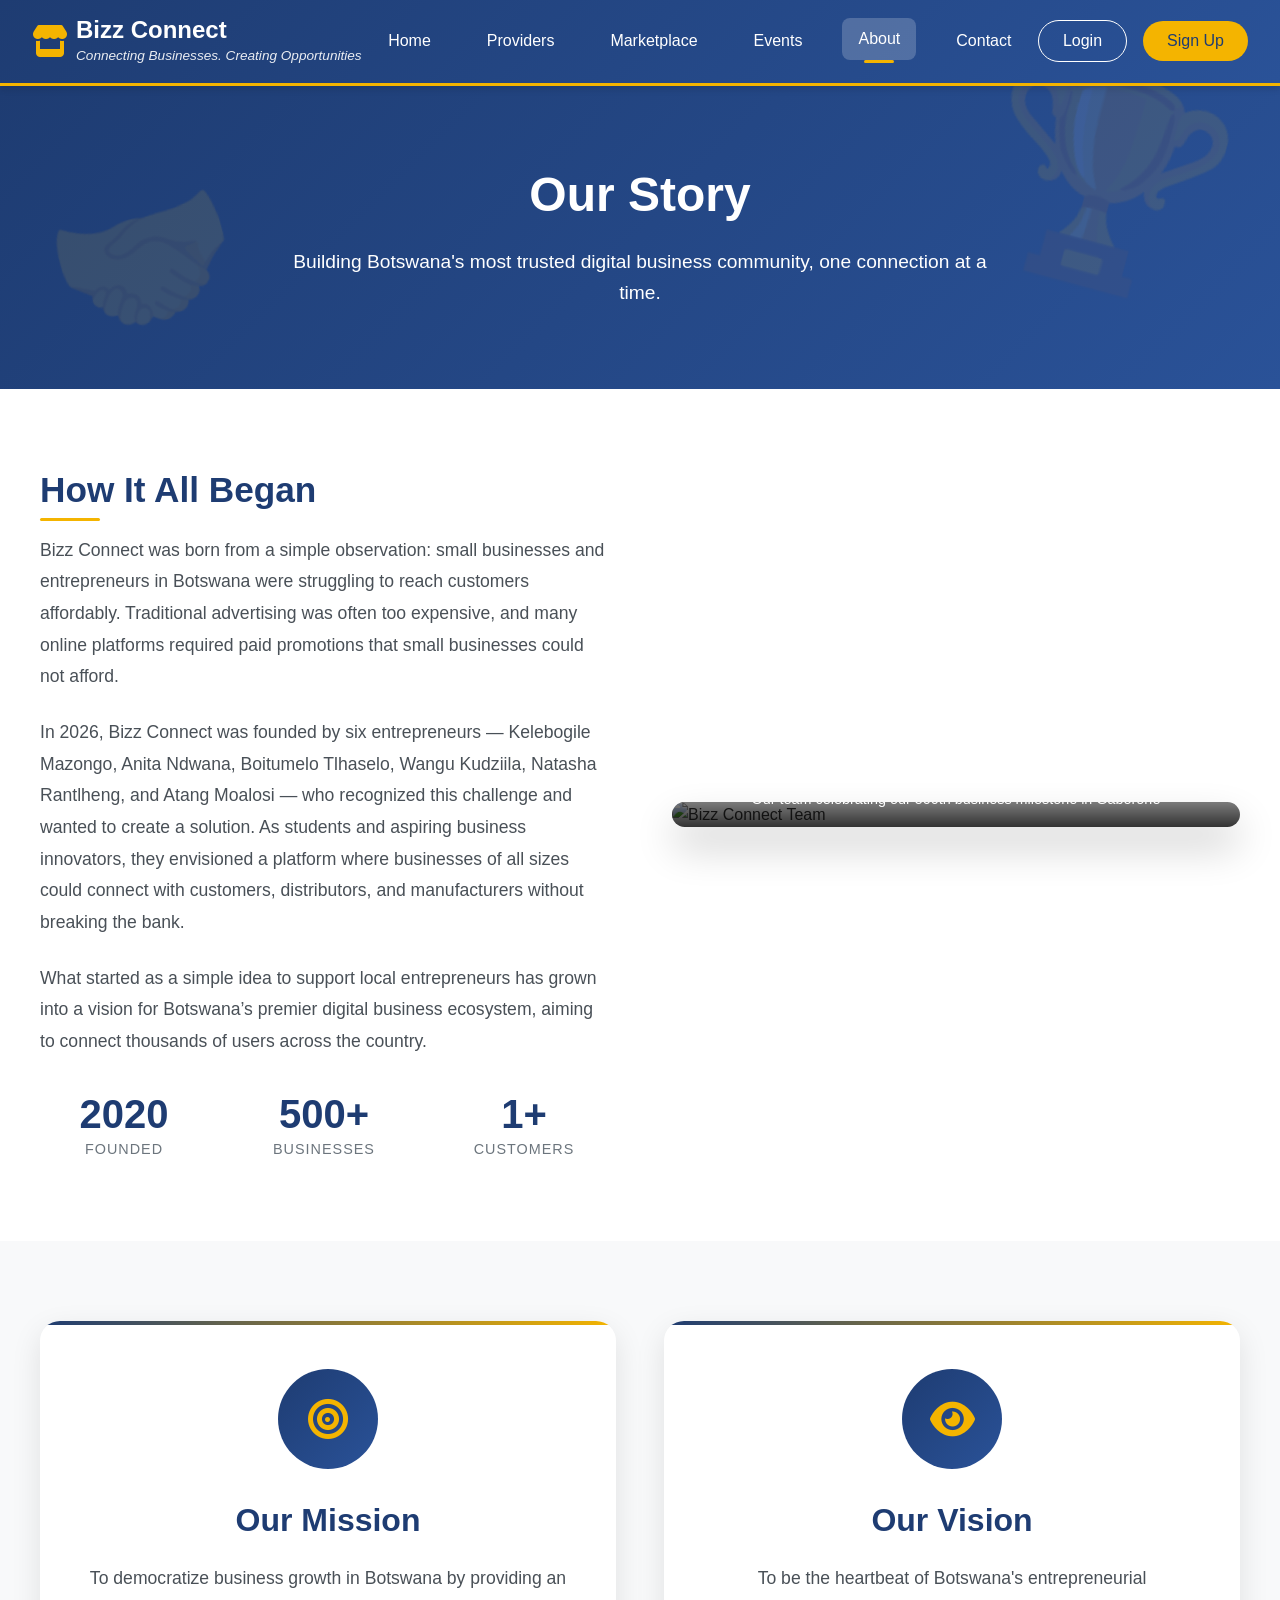
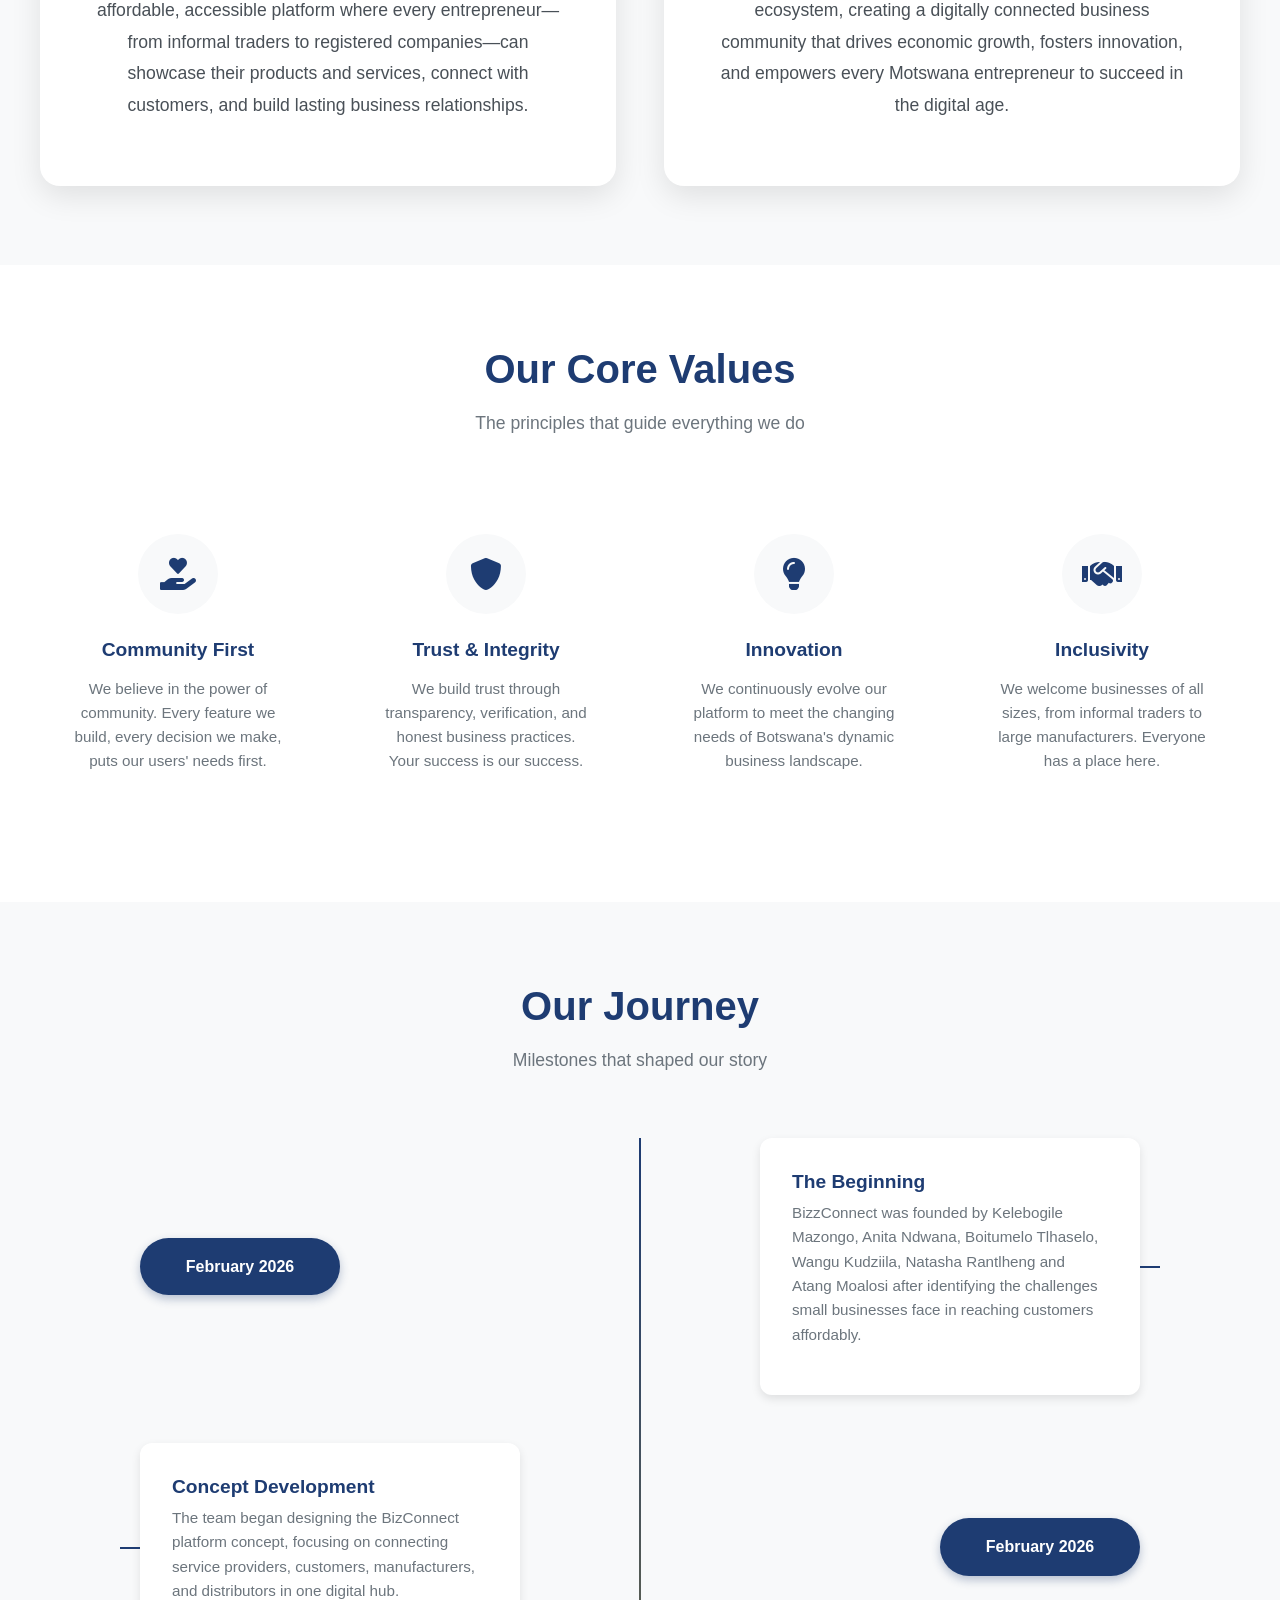
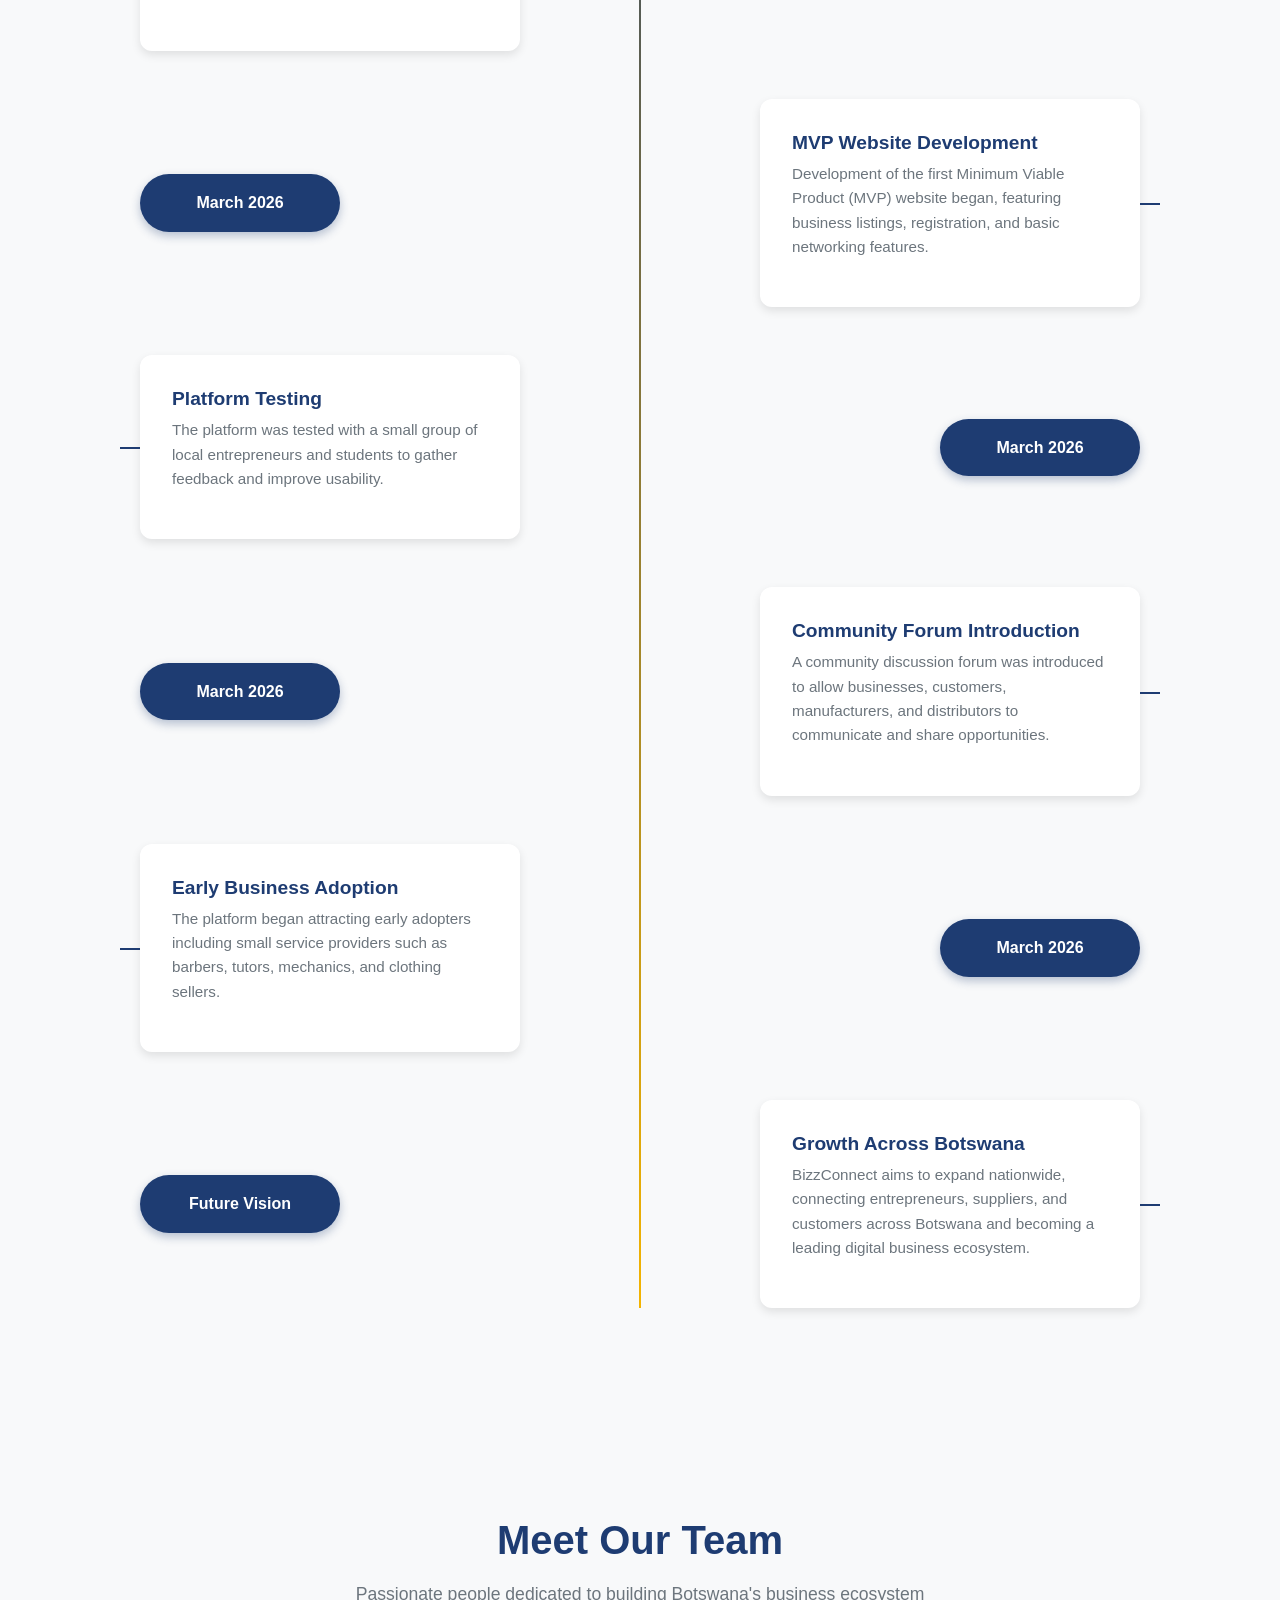
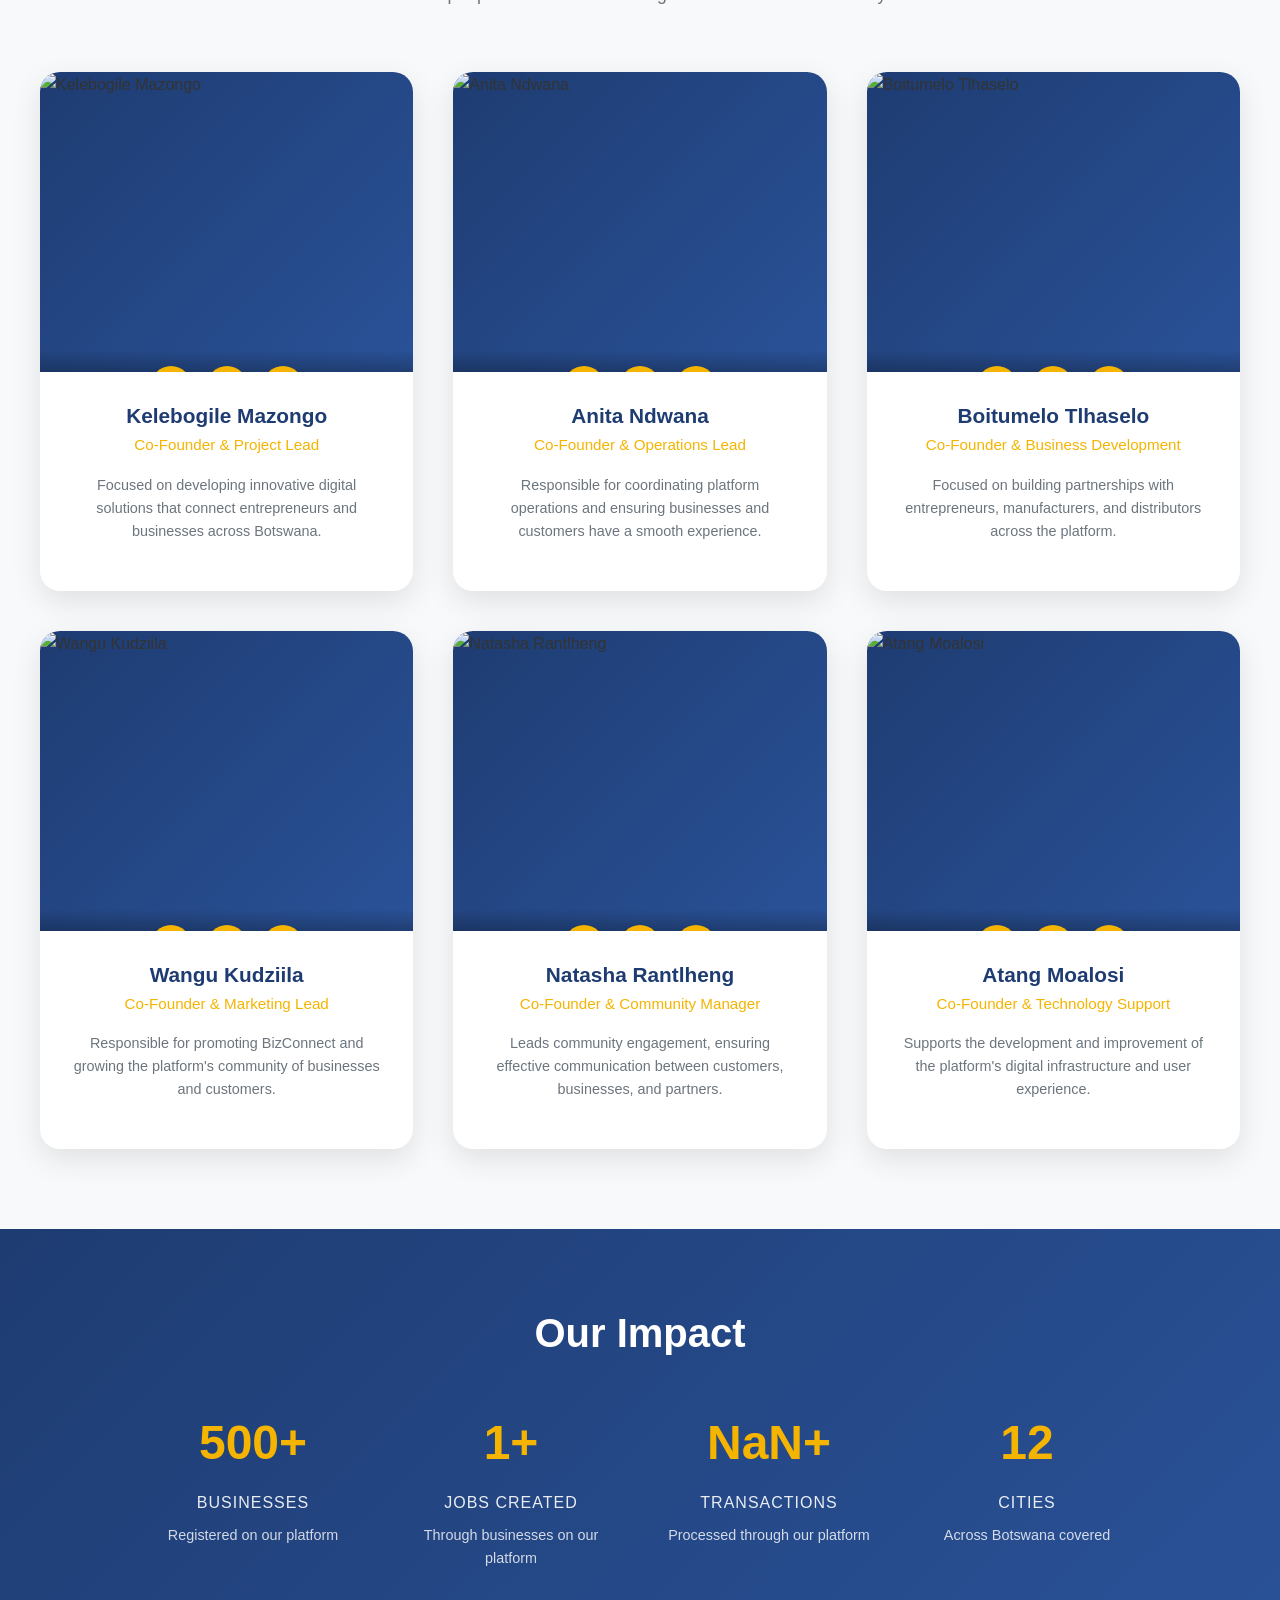
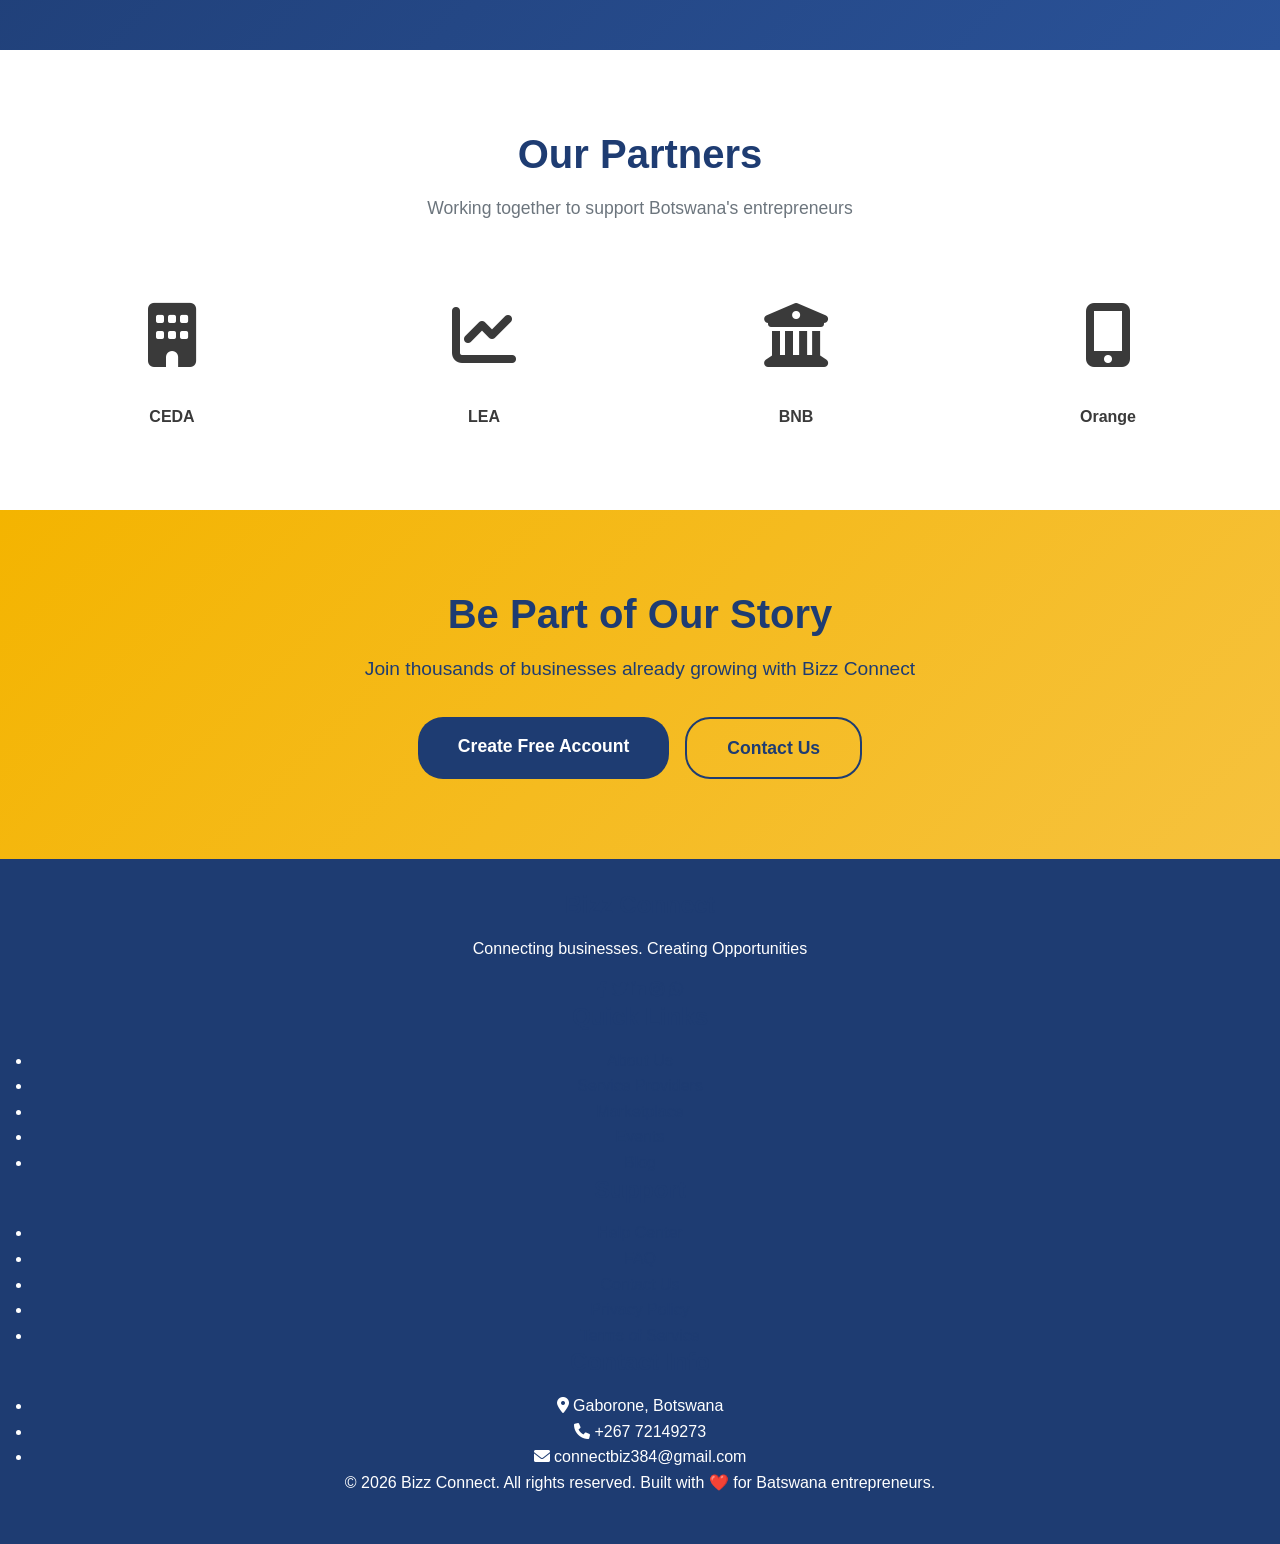
==== about.html @ bd122b41 "Update contact information in footer section" ====
<!DOCTYPE html>
<html lang="en">
<head>
    <meta charset="UTF-8">
    <meta name="viewport" content="width=device-width, initial-scale=1.0">
    <title>About Us - Bizz Connect</title>
    
    <!-- Meta Tags for SEO -->
    <meta name="description" content="Learn about Bizz Connect - our mission, vision, and team. We're dedicated to connecting businesses and customers across Botswana to foster economic growth.">
    <meta name="keywords" content="about us, our mission, our team, Botswana business, company story">
    <meta property="og:title" content="About Us - Bizz Connect">
    <meta property="og:description" content="Discover the story behind Botswana's fastest growing business community.">
    
    <!-- Stylesheets -->
    <link rel="stylesheet" href="css/styles.css">
    
    <!-- Font Awesome Icons -->
    <link rel="stylesheet" href="https://cdnjs.cloudflare.com/ajax/libs/font-awesome/6.0.0/css/all.min.css">
    
    <!-- Google Fonts -->
    <link href="https://fonts.googleapis.com/css2?family=Inter:wght@400;500;600;700&display=swap" rel="stylesheet">
    
    <!-- AOS Animation Library -->
    <link href="https://unpkg.com/aos@2.3.1/dist/aos.css" rel="stylesheet">
    
    <!-- Custom styles for about page -->
    <style>
        /* Hero Section */
        .about-hero {
            background: linear-gradient(135deg, #1e3c72 0%, #2a5298 100%);
            color: white;
            padding: 5rem 2rem;
            text-align: center;
            position: relative;
            overflow: hidden;
        }
        
        .about-hero::before {
            content: '🏆';
            position: absolute;
            right: 50px;
            bottom: 50px;
            font-size: 200px;
            opacity: 0.1;
            transform: rotate(15deg);
        }
        
        .about-hero::after {
            content: '🤝';
            position: absolute;
            left: 50px;
            top: 50px;
            font-size: 150px;
            opacity: 0.1;
            transform: rotate(-15deg);
        }
        
        .about-hero h1 {
            font-size: 3rem;
            margin-bottom: 1.5rem;
            color: white;
            position: relative;
            animation: fadeInDown 1s ease;
        }
        
        .about-hero p {
            font-size: 1.2rem;
            opacity: 0.95;
            max-width: 700px;
            margin: 0 auto;
            position: relative;
            animation: fadeInUp 1s ease 0.2s both;
        }
        
        @keyframes fadeInDown {
            from {
                opacity: 0;
                transform: translateY(-30px);
            }
            to {
                opacity: 1;
                transform: translateY(0);
            }
        }
        
        @keyframes fadeInUp {
            from {
                opacity: 0;
                transform: translateY(30px);
            }
            to {
                opacity: 1;
                transform: translateY(0);
            }
        }
        
        /* Story Section */
        .story-section {
            padding: 5rem 2rem;
            background: white;
        }
        
        .story-container {
            max-width: 1200px;
            margin: 0 auto;
            display: grid;
            grid-template-columns: 1fr 1fr;
            gap: 4rem;
            align-items: center;
        }
        
        .story-content h2 {
            color: #1e3c72;
            font-size: 2.2rem;
            margin-bottom: 1.5rem;
            position: relative;
        }
        
        .story-content h2::after {
            content: '';
            position: absolute;
            bottom: -10px;
            left: 0;
            width: 60px;
            height: 3px;
            background: #f4b400;
            border-radius: 2px;
        }
        
        .story-content p {
            color: #495057;
            line-height: 1.8;
            margin-bottom: 1.5rem;
            font-size: 1.1rem;
        }
        
        .story-stats {
            display: grid;
            grid-template-columns: repeat(3, 1fr);
            gap: 2rem;
            margin-top: 2rem;
        }
        
        .story-stat {
            text-align: center;
        }
        
        .story-stat .number {
            font-size: 2.5rem;
            font-weight: 700;
            color: #1e3c72;
            line-height: 1.2;
        }
        
        .story-stat .label {
            color: #6c757d;
            font-size: 0.9rem;
            text-transform: uppercase;
            letter-spacing: 1px;
        }
        
        .story-image {
            position: relative;
            border-radius: 20px;
            overflow: hidden;
            box-shadow: 0 20px 40px rgba(0,0,0,0.2);
        }
        
        .story-image img {
            width: 100%;
            height: auto;
            display: block;
            transition: transform 0.5s ease;
        }
        
        .story-image:hover img {
            transform: scale(1.05);
        }
        
        .story-image-caption {
            position: absolute;
            bottom: 0;
            left: 0;
            right: 0;
            background: linear-gradient(to top, rgba(0,0,0,0.8), transparent);
            color: white;
            padding: 2rem 1rem 1rem;
            text-align: center;
            font-size: 0.9rem;
        }
        
        /* Mission Vision Section */
        .mission-vision {
            padding: 5rem 2rem;
            background: #f8f9fa;
        }
        
        .mv-container {
            max-width: 1200px;
            margin: 0 auto;
            display: grid;
            grid-template-columns: repeat(2, 1fr);
            gap: 3rem;
        }
        
        .mv-card {
            background: white;
            padding: 3rem;
            border-radius: 20px;
            box-shadow: 0 10px 30px rgba(0,0,0,0.1);
            text-align: center;
            transition: all 0.3s ease;
            position: relative;
            overflow: hidden;
        }
        
        .mv-card:hover {
            transform: translateY(-10px);
            box-shadow: 0 20px 40px rgba(30,60,114,0.2);
        }
        
        .mv-card::before {
            content: '';
            position: absolute;
            top: 0;
            left: 0;
            right: 0;
            height: 4px;
            background: linear-gradient(90deg, #1e3c72, #f4b400);
        }
        
        .mv-icon {
            width: 100px;
            height: 100px;
            background: linear-gradient(135deg, #1e3c72, #2a5298);
            border-radius: 50%;
            display: flex;
            align-items: center;
            justify-content: center;
            margin: 0 auto 2rem;
            color: #f4b400;
            font-size: 2.5rem;
        }
        
        .mv-card h3 {
            color: #1e3c72;
            font-size: 2rem;
            margin-bottom: 1.5rem;
        }
        
        .mv-card p {
            color: #495057;
            line-height: 1.8;
            font-size: 1.1rem;
        }
        
        /* Values Section */
        .values-section {
            padding: 5rem 2rem;
            background: white;
        }
        
        .section-title {
            text-align: center;
            margin-bottom: 4rem;
        }
        
        .section-title h2 {
            color: #1e3c72;
            font-size: 2.5rem;
            margin-bottom: 1rem;
        }
        
        .section-title p {
            color: #6c757d;
            font-size: 1.1rem;
            max-width: 600px;
            margin: 0 auto;
        }
        
        .values-grid {
            max-width: 1200px;
            margin: 0 auto;
            display: grid;
            grid-template-columns: repeat(4, 1fr);
            gap: 2rem;
        }
        
        .value-card {
            text-align: center;
            padding: 2rem;
            border-radius: 12px;
            transition: all 0.3s ease;
        }
        
        .value-card:hover {
            background: #f8f9fa;
            transform: translateY(-5px);
        }
        
        .value-icon {
            width: 80px;
            height: 80px;
            background: #f8f9fa;
            border-radius: 50%;
            display: flex;
            align-items: center;
            justify-content: center;
            margin: 0 auto 1.5rem;
            color: #1e3c72;
            font-size: 2rem;
            transition: all 0.3s ease;
        }
        
        .value-card:hover .value-icon {
            background: #1e3c72;
            color: #f4b400;
        }
        
        .value-card h4 {
            color: #1e3c72;
            margin-bottom: 1rem;
            font-size: 1.2rem;
        }
        
        .value-card p {
            color: #6c757d;
            line-height: 1.6;
            font-size: 0.95rem;
        }
        
        /* Team Section */
        .team-section {
            padding: 5rem 2rem;
            background: #f8f9fa;
        }
        
        .team-grid {
            max-width: 1200px;
            margin: 0 auto;
            display: grid;
            grid-template-columns: repeat(3, 1fr);
            gap: 2.5rem;
        }
        
        .team-card {
            background: white;
            border-radius: 20px;
            overflow: hidden;
            box-shadow: 0 10px 30px rgba(0,0,0,0.1);
            transition: all 0.3s ease;
        }
        
        .team-card:hover {
            transform: translateY(-10px);
            box-shadow: 0 20px 40px rgba(30,60,114,0.2);
        }
        
        .team-image {
            height: 300px;
            background: linear-gradient(135deg, #1e3c72, #2a5298);
            position: relative;
            overflow: hidden;
        }
        
        .team-image img {
            width: 100%;
            height: 100%;
            object-fit: cover;
            transition: transform 0.5s ease;
        }
        
        .team-card:hover .team-image img {
            transform: scale(1.1);
        }
        
        .team-social {
            position: absolute;
            bottom: -50px;
            left: 0;
            right: 0;
            display: flex;
            justify-content: center;
            gap: 1rem;
            padding: 1rem;
            background: linear-gradient(to top, rgba(0,0,0,0.8), transparent);
            transition: bottom 0.3s ease;
        }
        
        .team-card:hover .team-social {
            bottom: 0;
        }
        
        .team-social a {
            width: 40px;
            height: 40px;
            background: #f4b400;
            border-radius: 50%;
            display: flex;
            align-items: center;
            justify-content: center;
            color: #1e3c72;
            text-decoration: none;
            transition: all 0.3s ease;
        }
        
        .team-social a:hover {
            background: white;
            transform: scale(1.1);
        }
        
        .team-info {
            padding: 2rem;
            text-align: center;
        }
        
        .team-info h3 {
            color: #1e3c72;
            margin-bottom: 0.25rem;
            font-size: 1.3rem;
        }
        
        .team-info .position {
            color: #f4b400;
            font-weight: 500;
            margin-bottom: 1rem;
            font-size: 0.95rem;
        }
        
        .team-info p {
            color: #6c757d;
            font-size: 0.9rem;
            line-height: 1.6;
        }
        
        /* Impact Section */
        .impact-section {
            padding: 5rem 2rem;
            background: linear-gradient(135deg, #1e3c72 0%, #2a5298 100%);
            color: white;
            text-align: center;
        }
        
        .impact-section h2 {
            color: white;
            font-size: 2.5rem;
            margin-bottom: 3rem;
        }
        
        .impact-grid {
            max-width: 1000px;
            margin: 0 auto;
            display: grid;
            grid-template-columns: repeat(4, 1fr);
            gap: 2rem;
        }
        
        .impact-item {
            text-align: center;
        }
        
        .impact-number {
            font-size: 3rem;
            font-weight: 700;
            color: #f4b400;
            margin-bottom: 0.5rem;
        }
        
        .impact-label {
            font-size: 1rem;
            opacity: 0.9;
            text-transform: uppercase;
            letter-spacing: 1px;
        }
        
        .impact-description {
            font-size: 0.9rem;
            opacity: 0.8;
            margin-top: 0.5rem;
        }
        
        /* Partners Section */
        .partners-section {
            padding: 5rem 2rem;
            background: white;
        }
        
        .partners-grid {
            max-width: 1200px;
            margin: 3rem auto 0;
            display: grid;
            grid-template-columns: repeat(4, 1fr);
            gap: 3rem;
            align-items: center;
        }
        
        .partner-logo {
            text-align: center;
            filter: grayscale(100%);
            opacity: 0.6;
            transition: all 0.3s ease;
        }
        
        .partner-logo:hover {
            filter: grayscale(0%);
            opacity: 1;
            transform: scale(1.1);
        }
        
        .partner-icon {
            font-size: 4rem;
            color: #1e3c72;
            margin-bottom: 1rem;
        }
        
        .partner-name {
            font-weight: 600;
            color: #1e3c72;
        }
        
        /* Timeline Section */
        .timeline-section {
            padding: 5rem 2rem;
            background: #f8f9fa;
        }
        
        .timeline {
            max-width: 1000px;
            margin: 3rem auto 0;
            position: relative;
        }
        
        .timeline::before {
            content: '';
            position: absolute;
            top: 0;
            left: 50%;
            transform: translateX(-50%);
            width: 2px;
            height: 100%;
            background: linear-gradient(to bottom, #1e3c72, #f4b400);
        }
        
        .timeline-item {
            display: flex;
            justify-content: space-between;
            align-items: center;
            margin-bottom: 3rem;
            position: relative;
        }
        
        .timeline-item:nth-child(even) {
            flex-direction: row-reverse;
        }
        
        .timeline-date {
            width: 200px;
            padding: 1rem;
            background: #1e3c72;
            color: white;
            text-align: center;
            border-radius: 30px;
            font-weight: 600;
            box-shadow: 0 4px 10px rgba(30,60,114,0.3);
        }
        
        .timeline-content {
            width: calc(50% - 120px);
            padding: 2rem;
            background: white;
            border-radius: 12px;
            box-shadow: 0 4px 10px rgba(0,0,0,0.1);
            position: relative;
        }
        
        .timeline-content::before {
            content: '';
            position: absolute;
            top: 50%;
            width: 20px;
            height: 2px;
            background: #1e3c72;
        }
        
        .timeline-item:nth-child(odd) .timeline-content::before {
            right: -20px;
        }
        
        .timeline-item:nth-child(even) .timeline-content::before {
            left: -20px;
        }
        
        .timeline-content h4 {
            color: #1e3c72;
            margin-bottom: 0.5rem;
            font-size: 1.2rem;
        }
        
        .timeline-content p {
            color: #6c757d;
            line-height: 1.6;
            font-size: 0.95rem;
        }
        
        /* CTA Section */
        .cta-section {
            padding: 5rem 2rem;
            background: linear-gradient(135deg, #f4b400, #f6c23e);
            text-align: center;
        }
        
        .cta-section h2 {
            color: #1e3c72;
            font-size: 2.5rem;
            margin-bottom: 1rem;
        }
        
        .cta-section p {
            color: #1e3c72;
            font-size: 1.2rem;
            margin-bottom: 2rem;
            opacity: 0.9;
        }
        
        .cta-buttons {
            display: flex;
            gap: 1rem;
            justify-content: center;
            flex-wrap: wrap;
        }
        
        .cta-buttons .btn {
            padding: 1rem 2.5rem;
            font-size: 1.1rem;
            font-weight: 600;
        }
        
        .cta-buttons .btn-primary {
            background: #1e3c72;
            color: white;
        }
        
        .cta-buttons .btn-primary:hover {
            background: #2a5298;
        }
        
        .cta-buttons .btn-outline {
            border: 2px solid #1e3c72;
            color: #1e3c72;
        }
        
        .cta-buttons .btn-outline:hover {
            background: #1e3c72;
            color: white;
        }
        
        /* Responsive */
        @media (max-width: 992px) {
            .story-container {
                grid-template-columns: 1fr;
                gap: 2rem;
            }
            
            .story-content h2::after {
                left: 50%;
                transform: translateX(-50%);
            }
            
            .story-content {
                text-align: center;
            }
            
            .values-grid {
                grid-template-columns: repeat(2, 1fr);
            }
            
            .team-grid {
                grid-template-columns: repeat(2, 1fr);
            }
            
            .impact-grid {
                grid-template-columns: repeat(2, 1fr);
            }
            
            .partners-grid {
                grid-template-columns: repeat(2, 1fr);
            }
            
            .timeline::before {
                left: 30px;
            }
            
            .timeline-item,
            .timeline-item:nth-child(even) {
                flex-direction: column;
                align-items: flex-start;
                margin-left: 60px;
            }
            
            .timeline-date {
                width: auto;
                margin-bottom: 1rem;
            }
            
            .timeline-content {
                width: 100%;
            }
            
            .timeline-content::before {
                display: none;
            }
        }
        
        @media (max-width: 768px) {
            .about-hero h1 {
                font-size: 2.2rem;
            }
            
            .mission-vision .mv-container {
                grid-template-columns: 1fr;
            }
            
            .values-grid {
                grid-template-columns: 1fr;
            }
            
            .team-grid {
                grid-template-columns: 1fr;
            }
            
            .impact-grid {
                grid-template-columns: 1fr;
            }
            
            .partners-grid {
                grid-template-columns: 1fr;
            }
            
            .story-stats {
                grid-template-columns: 1fr;
                gap: 1rem;
            }
        }
    </style>
</head>
<body>
    <!-- Navigation Bar -->
    <nav class="navbar">
        <div class="logo">
            <i class="fas fa-store"></i>
            <div>
                <h1>Bizz Connect</h1>
                <span>Connecting Businesses. Creating Opportunities</span>
            </div>
        </div>
        <div class="nav-links">
            <a href="index.html">Home</a>
            <a href="providers.html">Providers</a>
            <a href="marketplace.html">Marketplace</a>
            <a href="events.html">Events</a>
            <a href="about.html" class="active">About</a>
            <a href="contact.html">Contact</a>
        </div>
        <div class="user-menu" id="userMenu">
            <a href="login.html" class="btn btn-outline" style="color: white; border-color: white;">Login</a>
            <a href="register.html" class="btn btn-primary" style="background: #f4b400; color: #1e3c72;">Sign Up</a>
        </div>
    </nav>

    <!-- Hero Section -->
    <section class="about-hero">
        <h1 data-aos="fade-down">Our Story</h1>
        <p data-aos="fade-up">Building Botswana's most trusted digital business community, one connection at a time.</p>
    </section>

    <!-- Story Section -->
    <section class="story-section">
        <div class="story-container">
            <div class="story-content" data-aos="fade-right">
                <h2>How It All Began</h2>
                <p>Bizz Connect was born from a simple observation: small businesses and entrepreneurs in Botswana were struggling to reach customers affordably. Traditional advertising was often too expensive, and many online platforms required paid promotions that small businesses could not afford.</p>

<p>In 2026, Bizz Connect was founded by six entrepreneurs — Kelebogile Mazongo, Anita Ndwana, Boitumelo Tlhaselo, Wangu Kudziila, Natasha Rantlheng, and Atang Moalosi — who recognized this challenge and wanted to create a solution. As students and aspiring business innovators, they envisioned a platform where businesses of all sizes could connect with customers, distributors, and manufacturers without breaking the bank.</p>

<p>What started as a simple idea to support local entrepreneurs has grown into a vision for Botswana’s premier digital business ecosystem, aiming to connect thousands of users across the country.</p>
                <div class="story-stats">
                    <div class="story-stat">
                        <div class="number">2020</div>
                        <div class="label">Founded</div>
                    </div>
                    <div class="story-stat">
                        <div class="number">500+</div>
                        <div class="label">Businesses</div>
                    </div>
                    <div class="story-stat">
                        <div class="number">1k+</div>
                        <div class="label">Customers</div>
                    </div>
                </div>
            </div>
            
            <div class="story-image" data-aos="fade-left">
                <img src="https://images.unsplash.com/photo-1522071820081-009f0129c71c?ixlib=rb-1.2.1&auto=format&fit=crop&w=1350&q=80" alt="Bizz Connect Team">
                <div class="story-image-caption">
                    Our team celebrating our 500th business milestone in Gaborone
                </div>
            </div>
        </div>
    </section>

    <!-- Mission & Vision Section -->
    <section class="mission-vision">
        <div class="mv-container">
            <div class="mv-card" data-aos="flip-left">
                <div class="mv-icon">
                    <i class="fas fa-bullseye"></i>
                </div>
                <h3>Our Mission</h3>
                <p>To democratize business growth in Botswana by providing an affordable, accessible platform where every entrepreneur—from informal traders to registered companies—can showcase their products and services, connect with customers, and build lasting business relationships.</p>
            </div>
            
            <div class="mv-card" data-aos="flip-right">
                <div class="mv-icon">
                    <i class="fas fa-eye"></i>
                </div>
                <h3>Our Vision</h3>
                <p>To be the heartbeat of Botswana's entrepreneurial ecosystem, creating a digitally connected business community that drives economic growth, fosters innovation, and empowers every Motswana entrepreneur to succeed in the digital age.</p>
            </div>
        </div>
    </section>

    <!-- Values Section -->
    <section class="values-section">
        <div class="section-title" data-aos="fade-up">
            <h2>Our Core Values</h2>
            <p>The principles that guide everything we do</p>
        </div>
        
        <div class="values-grid">
            <div class="value-card" data-aos="fade-up" data-aos-delay="100">
                <div class="value-icon">
                    <i class="fas fa-hand-holding-heart"></i>
                </div>
                <h4>Community First</h4>
                <p>We believe in the power of community. Every feature we build, every decision we make, puts our users' needs first.</p>
            </div>
            
            <div class="value-card" data-aos="fade-up" data-aos-delay="200">
                <div class="value-icon">
                    <i class="fas fa-shield-alt"></i>
                </div>
                <h4>Trust & Integrity</h4>
                <p>We build trust through transparency, verification, and honest business practices. Your success is our success.</p>
            </div>
            
            <div class="value-card" data-aos="fade-up" data-aos-delay="300">
                <div class="value-icon">
                    <i class="fas fa-lightbulb"></i>
                </div>
                <h4>Innovation</h4>
                <p>We continuously evolve our platform to meet the changing needs of Botswana's dynamic business landscape.</p>
            </div>
            
            <div class="value-card" data-aos="fade-up" data-aos-delay="400">
                <div class="value-icon">
                    <i class="fas fa-handshake"></i>
                </div>
                <h4>Inclusivity</h4>
                <p>We welcome businesses of all sizes, from informal traders to large manufacturers. Everyone has a place here.</p>
            </div>
        </div>
    </section>

   <!-- Timeline Section -->
<section class="timeline-section">
    <div class="section-title" data-aos="fade-up">
        <h2>Our Journey</h2>
        <p>Milestones that shaped our story</p>
    </div>
    
    <div class="timeline">
        <div class="timeline-item" data-aos="fade-right">
            <div class="timeline-date">February 2026</div>
            <div class="timeline-content">
                <h4>The Beginning</h4>
                <p>BizzConnect was founded by Kelebogile Mazongo, Anita Ndwana, Boitumelo Tlhaselo, Wangu Kudziila, Natasha Rantlheng and Atang Moalosi after identifying the challenges small businesses face in reaching customers affordably.</p>
            </div>
        </div>
        
        <div class="timeline-item" data-aos="fade-left">
            <div class="timeline-date">February 2026</div>
            <div class="timeline-content">
                <h4>Concept Development</h4>
                <p>The team began designing the BizConnect platform concept, focusing on connecting service providers, customers, manufacturers, and distributors in one digital hub.</p>
            </div>
        </div>
        
        <div class="timeline-item" data-aos="fade-right">
            <div class="timeline-date">March 2026</div>
            <div class="timeline-content">
                <h4>MVP Website Development</h4>
                <p>Development of the first Minimum Viable Product (MVP) website began, featuring business listings, registration, and basic networking features.</p>
            </div>
        </div>
        
        <div class="timeline-item" data-aos="fade-left">
            <div class="timeline-date">March 2026</div>
            <div class="timeline-content">
                <h4>Platform Testing</h4>
                <p>The platform was tested with a small group of local entrepreneurs and students to gather feedback and improve usability.</p>
            </div>
        </div>
        
        <div class="timeline-item" data-aos="fade-right">
            <div class="timeline-date">March 2026</div>
            <div class="timeline-content">
                <h4>Community Forum Introduction</h4>
                <p>A community discussion forum was introduced to allow businesses, customers, manufacturers, and distributors to communicate and share opportunities.</p>
            </div>
        </div>
        
        <div class="timeline-item" data-aos="fade-left">
            <div class="timeline-date">March 2026</div>
            <div class="timeline-content">
                <h4>Early Business Adoption</h4>
                <p>The platform began attracting early adopters including small service providers such as barbers, tutors, mechanics, and clothing sellers.</p>
            </div>
        </div>
        
        <div class="timeline-item" data-aos="fade-right">
            <div class="timeline-date">Future Vision</div>
            <div class="timeline-content">
                <h4>Growth Across Botswana</h4>
                <p>BizzConnect aims to expand nationwide, connecting entrepreneurs, suppliers, and customers across Botswana and becoming a leading digital business ecosystem.</p>
            </div>
        </div>
    </div>
</section>
   <!-- Team Section -->
<section class="team-section">
    <div class="section-title" data-aos="fade-up">
        <h2>Meet Our Team</h2>
        <p>Passionate people dedicated to building Botswana's business ecosystem</p>
    </div>
    
    <div class="team-grid">

        <!-- Team Member 1 -->
        <div class="team-card" data-aos="fade-up" data-aos-delay="100">
            <div class="team-image">
                <img src="https://images.unsplash.com/photo-1573497019940-1c28c88b4f3e?ixlib=rb-1.2.1&auto=format&fit=crop&w=634&q=80" alt="Kelebogile Mazongo">
                <div class="team-social">
                    <a href="#"><i class="fab fa-linkedin-in"></i></a>
                    <a href="#"><i class="fab fa-twitter"></i></a>
                    <a href="#"><i class="fab fa-facebook-f"></i></a>
                </div>
            </div>
            <div class="team-info">
                <h3>Kelebogile Mazongo</h3>
                <div class="position">Co-Founder & Project Lead</div>
                <p>Focused on developing innovative digital solutions that connect entrepreneurs and businesses across Botswana.</p>
            </div>
        </div>

        <!-- Team Member 2 -->
        <div class="team-card" data-aos="fade-up" data-aos-delay="200">
            <div class="team-image">
                <img src="https://images.unsplash.com/photo-1580894732444-8ecded7900cd?ixlib=rb-1.2.1&auto=format&fit=crop&w=1350&q=80" alt="Anita Ndwana">
                <div class="team-social">
                    <a href="#"><i class="fab fa-linkedin-in"></i></a>
                    <a href="#"><i class="fab fa-twitter"></i></a>
                    <a href="#"><i class="fab fa-facebook-f"></i></a>
                </div>
            </div>
            <div class="team-info">
                <h3>Anita Ndwana</h3>
                <div class="position">Co-Founder & Operations Lead</div>
                <p>Responsible for coordinating platform operations and ensuring businesses and customers have a smooth experience.</p>
            </div>
        </div>

        <!-- Team Member 3 -->
        <div class="team-card" data-aos="fade-up" data-aos-delay="300">
            <div class="team-image">
                <img src="https://images.unsplash.com/photo-1560250097-0b93528c311a?ixlib=rb-1.2.1&auto=format&fit=crop&w=634&q=80" alt="Boitumelo Tlhaselo">
                <div class="team-social">
                    <a href="#"><i class="fab fa-linkedin-in"></i></a>
                    <a href="#"><i class="fab fa-twitter"></i></a>
                    <a href="#"><i class="fab fa-facebook-f"></i></a>
                </div>
            </div>
            <div class="team-info">
                <h3>Boitumelo Tlhaselo</h3>
                <div class="position">Co-Founder & Business Development</div>
                <p>Focused on building partnerships with entrepreneurs, manufacturers, and distributors across the platform.</p>
            </div>
        </div>

        <!-- Team Member 4 -->
        <div class="team-card" data-aos="fade-up" data-aos-delay="400">
            <div class="team-image">
                <img src="https://images.unsplash.com/photo-1524504388940-b1c1722653e1?ixlib=rb-1.2.1&auto=format&fit=crop&w=634&q=80" alt="Wangu Kudziila">
                <div class="team-social">
                    <a href="#"><i class="fab fa-linkedin-in"></i></a>
                    <a href="#"><i class="fab fa-twitter"></i></a>
                    <a href="#"><i class="fab fa-facebook-f"></i></a>
                </div>
            </div>
            <div class="team-info">
                <h3>Wangu Kudziila</h3>
                <div class="position">Co-Founder & Marketing Lead</div>
                <p>Responsible for promoting BizConnect and growing the platform's community of businesses and customers.</p>
            </div>
        </div>

        <!-- Team Member 5 -->
        <div class="team-card" data-aos="fade-up" data-aos-delay="500">
            <div class="team-image">
                <img src="https://images.unsplash.com/photo-1544005313-94ddf0286df2?ixlib=rb-1.2.1&auto=format&fit=crop&w=634&q=80" alt="Natasha Rantlheng">
                <div class="team-social">
                    <a href="#"><i class="fab fa-linkedin-in"></i></a>
                    <a href="#"><i class="fab fa-twitter"></i></a>
                    <a href="#"><i class="fab fa-facebook-f"></i></a>
                </div>
            </div>
            <div class="team-info">
                <h3>Natasha Rantlheng</h3>
                <div class="position">Co-Founder & Community Manager</div>
                <p>Leads community engagement, ensuring effective communication between customers, businesses, and partners.</p>
            </div>
        </div>

        <!-- Team Member 6 -->
        <div class="team-card" data-aos="fade-up" data-aos-delay="600">
            <div class="team-image">
                <img src="https://images.unsplash.com/photo-1500648767791-00dcc994a43e?ixlib=rb-1.2.1&auto=format&fit=crop&w=634&q=80" alt="Atang Moalosi">
                <div class="team-social">
                    <a href="#"><i class="fab fa-linkedin-in"></i></a>
                    <a href="#"><i class="fab fa-twitter"></i></a>
                    <a href="#"><i class="fab fa-facebook-f"></i></a>
                </div>
            </div>
            <div class="team-info">
                <h3>Atang Moalosi</h3>
                <div class="position">Co-Founder & Technology Support</div>
                <p>Supports the development and improvement of the platform's digital infrastructure and user experience.</p>
            </div>
        </div>

    </div>
</section>

    <!-- Impact Section -->
    <section class="impact-section">
        <h2 data-aos="fade-up">Our Impact</h2>
        
        <div class="impact-grid">
            <div class="impact-item" data-aos="zoom-in" data-aos-delay="100">
                <div class="impact-number">500+</div>
                <div class="impact-label">Businesses</div>
                <div class="impact-description">Registered on our platform</div>
            </div>
            
            <div class="impact-item" data-aos="zoom-in" data-aos-delay="200">
                <div class="impact-number">1,200+</div>
                <div class="impact-label">Jobs Created</div>
                <div class="impact-description">Through businesses on our platform</div>
            </div>
            
            <div class="impact-item" data-aos="zoom-in" data-aos-delay="300">
                <div class="impact-number">P5M+</div>
                <div class="impact-label">Transactions</div>
                <div class="impact-description">Processed through our platform</div>
            </div>
            
            <div class="impact-item" data-aos="zoom-in" data-aos-delay="400">
                <div class="impact-number">12</div>
                <div class="impact-label">Cities</div>
                <div class="impact-description">Across Botswana covered</div>
            </div>
        </div>
    </section>

    <!-- Partners Section -->
    <section class="partners-section">
        <div class="section-title" data-aos="fade-up">
            <h2>Our Partners</h2>
            <p>Working together to support Botswana's entrepreneurs</p>
        </div>
        
        <div class="partners-grid">
            <div class="partner-logo" data-aos="fade-up" data-aos-delay="100">
                <div class="partner-icon">
                    <i class="fas fa-building"></i>
                </div>
                <div class="partner-name">CEDA</div>
            </div>
            
            <div class="partner-logo" data-aos="fade-up" data-aos-delay="200">
                <div class="partner-icon">
                    <i class="fas fa-chart-line"></i>
                </div>
                <div class="partner-name">LEA</div>
            </div>
            
            <div class="partner-logo" data-aos="fade-up" data-aos-delay="300">
                <div class="partner-icon">
                    <i class="fas fa-university"></i>
                </div>
                <div class="partner-name">BNB</div>
            </div>
            
            <div class="partner-logo" data-aos="fade-up" data-aos-delay="400">
                <div class="partner-icon">
                    <i class="fas fa-mobile-alt"></i>
                </div>
                <div class="partner-name">Orange</div>
            </div>
        </div>
    </section>

    <!-- CTA Section -->
    <section class="cta-section">
        <h2 data-aos="fade-up">Be Part of Our Story</h2>
        <p data-aos="fade-up">Join thousands of businesses already growing with Bizz Connect</p>
        
        <div class="cta-buttons" data-aos="fade-up" data-aos-delay="200">
            <a href="register.html" class="btn btn-primary">Create Free Account</a>
            <a href="contact.html" class="btn btn-outline">Contact Us</a>
        </div>
    </section>

    <!-- Footer -->
    <footer class="footer">
        <div class="footer-content">
            <div class="footer-section">
                <h4>Bizz Connect</h4>
                <p>Connecting businesses. Creating Opportunities</p>
                <div class="social-links">
                    <a href="#"><i class="fab fa-facebook-f"></i></a>
                    <a href="#"><i class="fab fa-twitter"></i></a>
                    <a href="#"><i class="fab fa-linkedin-in"></i></a>
                    <a href="#"><i class="fab fa-instagram"></i></a>
                    <a href="#"><i class="fab fa-whatsapp"></i></a>
                </div>
            </div>
            
            <div class="footer-section">
                <h4>Quick Links</h4>
                <ul class="footer-links">
                    <li><a href="about.html">About Us</a></li>
                    <li><a href="providers.html">Service Providers</a></li>
                    <li><a href="marketplace.html">Marketplace</a></li>
                    <li><a href="events.html">Events</a></li>
                    <li><a href="blog.html">Blog</a></li>
                </ul>
            </div>
            
            <div class="footer-section">
                <h4>Support</h4>
                <ul class="footer-links">
                    <li><a href="help.html">Help Center</a></li>
                    <li><a href="faq.html">FAQ</a></li>
                    <li><a href="contact.html">Contact Us</a></li>
                    <li><a href="privacy.html">Privacy Policy</a></li>
                    <li><a href="terms.html">Terms of Service</a></li>
                </ul>
            </div>
            
            <div class="footer-section">
                <h4>Contact Info</h4>
                <ul class="footer-links">
                    <li><i class="fas fa-map-marker-alt"></i> Gaborone, Botswana</li>
                    <li><i class="fas fa-phone"></i> +267 72149273</li>
                    <li><i class="fas fa-envelope"></i> connectbiz384@gmail.com</li>
                </ul>
            </div>
        </div>
        
        <div class="footer-bottom">
            <p>&copy; 2026 Bizz Connect. All rights reserved. Built with ❤️ for Batswana entrepreneurs.</p>
        </div>
    </footer>

    <!-- AOS Animation Library -->
    <script src="https://unpkg.com/aos@2.3.1/dist/aos.js"></script>
    
    <!-- JavaScript -->
    <script>
        // Initialize AOS
        AOS.init({
            duration: 1000,
            once: true,
            offset: 100
        });
        
        // Check if user is logged in
        document.addEventListener('DOMContentLoaded', function() {
            const user = localStorage.getItem('bbh_user');
            if (user) {
                const userData = JSON.parse(user);
                const userMenu = document.getElementById('userMenu');
                userMenu.innerHTML = `
                    <span style="color: white;">Welcome, ${userData.firstName || userData.name || 'User'}</span>
                    <a href="dashboard.html" class="btn btn-primary" style="background: #f4b400; color: #1e3c72;">Dashboard</a>
                `;
            }
            
            // Add smooth scrolling to all links
            document.querySelectorAll('a[href^="#"]').forEach(anchor => {
                anchor.addEventListener('click', function (e) {
                    e.preventDefault();
                    const target = document.querySelector(this.getAttribute('href'));
                    if (target) {
                        target.scrollIntoView({
                            behavior: 'smooth',
                            block: 'start'
                        });
                    }
                });
            });
            
            // Animate numbers on scroll
            const impactNumbers = document.querySelectorAll('.impact-number');
            const storyNumbers = document.querySelectorAll('.story-stat .number');
            
            const observer = new IntersectionObserver((entries) => {
                entries.forEach(entry => {
                    if (entry.isIntersecting) {
                        animateNumbers(entry.target);
                    }
                });
            }, { threshold: 0.5 });
            
            impactNumbers.forEach(num => observer.observe(num));
            storyNumbers.forEach(num => observer.observe(num));
        });
        
        // Animate numbers function
        function animateNumbers(element) {
            const value = element.textContent;
            if (value.includes('+')) {
                const num = parseInt(value.replace('+', ''));
                let current = 0;
                const increment = num / 50;
                const timer = setInterval(() => {
                    current += increment;
                    if (current >= num) {
                        element.textContent = num + '+';
                        clearInterval(timer);
                    } else {
                        element.textContent = Math.floor(current) + '+';
                    }
                }, 20);
            }
        }
    </script>
</body>
</html>
---- css/styles.css ----
/* ========================================
   Botswana Business Hub - Main Stylesheet
   Connect · Grow · Succeed
   ======================================== */

/* ----------------------------------------
   CSS Variables & Theme Configuration
   ---------------------------------------- */
:root {
    /* Primary Colors - Botswana Inspired */
    --primary-color: #1e3c72;      /* Deep blue - trust, professionalism */
    --secondary-color: #2a5298;    /* Lighter blue - growth, innovation */
    --accent-color: #f4b400;        /* Gold - Botswana's rich heritage */
    --success-color: #28a745;       /* Green - success, approval */
    --warning-color: #ffc107;        /* Amber - caution, alerts */
    --danger-color: #dc3545;         /* Red - errors, important alerts */
    --info-color: #17a2b8;           /* Teal - information */
    
    /* Neutral Colors */
    --light-bg: #f8f9fa;            /* Very light gray - backgrounds */
    --dark-bg: #343a40;              /* Dark gray - alternate backgrounds */
    --light-text: #ffffff;            /* White text */
    --dark-text: #333333;             /* Dark text for light backgrounds */
    --muted-text: #6c757d;            /* Gray text - less emphasis */
    
    /* UI Elements */
    --border-color: #dee2e6;          /* Light gray borders */
    --shadow-sm: 0 2px 4px rgba(0, 0, 0, 0.1);
    --shadow: 0 4px 6px rgba(0, 0, 0, 0.1);
    --shadow-lg: 0 10px 15px rgba(0, 0, 0, 0.2);
    --shadow-hover: 0 8px 16px rgba(0, 0, 0, 0.15);
    
    /* Transitions */
    --transition-fast: all 0.2s ease;
    --transition: all 0.3s ease;
    --transition-slow: all 0.5s ease;
    
    /* Border Radius */
    --radius-sm: 4px;
    --radius: 8px;
    --radius-lg: 12px;
    --radius-xl: 20px;
    --radius-round: 50%;
    
    /* Spacing */
    --spacing-xs: 0.25rem;
    --spacing-sm: 0.5rem;
    --spacing-md: 1rem;
    --spacing-lg: 1.5rem;
    --spacing-xl: 2rem;
    --spacing-xxl: 3rem;
    
    /* Container Widths */
    --container-max-width: 1200px;
    --container-padding: 1rem;
    
    /* Z-index layers */
    --z-index-dropdown: 1000;
    --z-index-sticky: 1020;
    --z-index-fixed: 1030;
    --z-index-modal-backdrop: 1040;
    --z-index-modal: 1050;
    --z-index-popover: 1060;
    --z-index-tooltip: 1070;
}

/* ----------------------------------------
   Reset & Base Styles
   ---------------------------------------- */
*,
*::before,
*::after {
    margin: 0;
    padding: 0;
    box-sizing: border-box;
}

html {
    font-size: 16px;
    scroll-behavior: smooth;
    -webkit-font-smoothing: antialiased;
    -moz-osx-font-smoothing: grayscale;
}

body {
    font-family: 'Segoe UI', Tahoma, Geneva, Verdana, sans-serif;
    line-height: 1.6;
    color: var(--dark-text);
    background: linear-gradient(135deg, #667eea 0%, #764ba2 100%);
    min-height: 100vh;
}

/* ----------------------------------------
   Typography
   ---------------------------------------- */
h1, h2, h3, h4, h5, h6 {
    font-weight: 600;
    line-height: 1.2;
    margin-bottom: var(--spacing-md);
    color: var(--primary-color);
}

h1 { font-size: 2.5rem; }
h2 { font-size: 2rem; }
h3 { font-size: 1.75rem; }
h4 { font-size: 1.5rem; }
h5 { font-size: 1.25rem; }
h6 { font-size: 1rem; }

p {
    margin-bottom: var(--spacing-md);
}

.text-muted {
    color: var(--muted-text);
}

.text-center { text-align: center; }
.text-left { text-align: left; }
.text-right { text-align: right; }

/* ----------------------------------------
   Links
   ---------------------------------------- */
a {
    color: var(--primary-color);
    text-decoration: none;
    transition: var(--transition-fast);
}

a:hover {
    color: var(--secondary-color);
    text-decoration: none;
}

/* ----------------------------------------
   Container & Layout
   ---------------------------------------- */
.container {
    width: 100%;
    max-width: var(--container-max-width);
    margin: 0 auto;
    padding: 0 var(--container-padding);
}

/* Flexbox Utilities */
.d-flex { display: flex; }
.flex-row { flex-direction: row; }
.flex-column { flex-direction: column; }
.flex-wrap { flex-wrap: wrap; }
.justify-content-start { justify-content: flex-start; }
.justify-content-end { justify-content: flex-end; }
.justify-content-center { justify-content: center; }
.justify-content-between { justify-content: space-between; }
.justify-content-around { justify-content: space-around; }
.align-items-start { align-items: flex-start; }
.align-items-end { align-items: flex-end; }
.align-items-center { align-items: center; }
.align-items-baseline { align-items: baseline; }
.align-items-stretch { align-items: stretch; }

/* Grid System */
.grid {
    display: grid;
    gap: var(--spacing-lg);
}

.grid-2 { grid-template-columns: repeat(2, 1fr); }
.grid-3 { grid-template-columns: repeat(3, 1fr); }
.grid-4 { grid-template-columns: repeat(4, 1fr); }
.grid-auto-fit { grid-template-columns: repeat(auto-fit, minmax(250px, 1fr)); }

/* ----------------------------------------
   Navigation Bar
   ---------------------------------------- */
.navbar {
    background: linear-gradient(135deg, var(--primary-color), var(--secondary-color));
    padding: var(--spacing-md) var(--spacing-xl);
    display: flex;
    justify-content: space-between;
    align-items: center;
    color: var(--light-text);
    border-bottom: 3px solid var(--accent-color);
    position: sticky;
    top: 0;
    z-index: var(--z-index-sticky);
    box-shadow: var(--shadow);
}

.logo {
    display: flex;
    align-items: center;
    gap: var(--spacing-sm);
}

.logo i {
    font-size: 2rem;
    color: var(--accent-color);
}

.logo h1 {
    font-size: 1.5rem;
    font-weight: 600;
    color: var(--light-text);
    margin-bottom: 0;
}

.logo span {
    font-size: 0.85rem;
    opacity: 0.9;
    display: block;
    font-style: italic;
    color: var(--light-text);
}

.nav-links {
    display: flex;
    gap: var(--spacing-lg);
    align-items: center;
}

.nav-links a {
    color: var(--light-text);
    text-decoration: none;
    font-weight: 500;
    transition: var(--transition);
    padding: var(--spacing-sm) var(--spacing-md);
    border-radius: var(--radius);
    position: relative;
}

.nav-links a:hover,
.nav-links a.active {
    background: rgba(255, 255, 255, 0.2);
    transform: translateY(-2px);
}

.nav-links a.active::after {
    content: '';
    position: absolute;
    bottom: -3px;
    left: 50%;
    transform: translateX(-50%);
    width: 30px;
    height: 3px;
    background: var(--accent-color);
    border-radius: var(--radius-sm);
}

.user-menu {
    display: flex;
    align-items: center;
    gap: var(--spacing-md);
    cursor: pointer;
}

.user-avatar {
    width: 40px;
    height: 40px;
    background: var(--accent-color);
    border-radius: var(--radius-round);
    display: flex;
    align-items: center;
    justify-content: center;
    font-weight: bold;
    color: var(--primary-color);
    cursor: pointer;
    transition: var(--transition);
    border: 2px solid transparent;
}

.user-avatar:hover {
    transform: scale(1.1);
    border-color: var(--light-text);
}

.user-avatar.text-avatar {
    font-size: 1.2rem;
}

/* ----------------------------------------
   Sidebar
   ---------------------------------------- */
.sidebar {
    width: 280px;
    background: var(--light-text);
    padding: var(--spacing-xl) var(--spacing-md);
    border-right: 1px solid var(--border-color);
    position: sticky;
    top: 80px;
    height: calc(100vh - 80px);
    overflow-y: auto;
    transition: var(--transition);
}

.sidebar.collapsed {
    width: 80px;
}

.sidebar.collapsed .sidebar-menu a span,
.sidebar.collapsed .user-info h3,
.sidebar.collapsed .user-info p,
.sidebar.collapsed .badge {
    display: none;
}

.user-info {
    text-align: center;
    padding-bottom: var(--spacing-lg);
    border-bottom: 2px solid var(--border-color);
    margin-bottom: var(--spacing-lg);
}

.user-info .user-avatar.large {
    width: 80px;
    height: 80px;
    margin: 0 auto var(--spacing-md);
    font-size: 2rem;
}

.user-info h3 {
    color: var(--primary-color);
    margin: var(--spacing-sm) 0;
    font-size: 1.2rem;
}

.user-info p {
    color: var(--muted-text);
    font-size: 0.9rem;
    margin-bottom: 0;
}

.badge {
    background: var(--accent-color);
    color: var(--primary-color);
    padding: 0.25rem 0.75rem;
    border-radius: 20px;
    font-size: 0.8rem;
    font-weight: bold;
    display: inline-block;
    margin-top: var(--spacing-sm);
}

.sidebar-menu {
    list-style: none;
}

.sidebar-menu li {
    margin-bottom: var(--spacing-sm);
}

.sidebar-menu a {
    display: flex;
    align-items: center;
    gap: var(--spacing-md);
    padding: var(--spacing-md);
    color: var(--dark-text);
    text-decoration: none;
    border-radius: var(--radius);
    transition: var(--transition);
}

.sidebar-menu a:hover,
.sidebar-menu a.active {
    background: linear-gradient(135deg, var(--primary-color), var(--secondary-color));
    color: var(--light-text);
}

.sidebar-menu i {
    width: 20px;
    font-size: 1.1rem;
}

/* ----------------------------------------
   Main Content Area
   ---------------------------------------- */
.main-content {
    display: flex;
    min-height: calc(100vh - 80px);
}

.content-area {
    flex: 1;
    padding: var(--spacing-xl);
    background: #f5f7fa;
    overflow-y: auto;
}

.content-header {
    display: flex;
    justify-content: space-between;
    align-items: center;
    margin-bottom: var(--spacing-xl);
}

.content-header h2 {
    color: var(--primary-color);
    margin-bottom: 0;
}

/* ----------------------------------------
   Buttons
   ---------------------------------------- */
.btn {
    display: inline-block;
    padding: 0.5rem 1.5rem;
    border: none;
    border-radius: 25px;
    cursor: pointer;
    transition: var(--transition);
    font-weight: 500;
    text-decoration: none;
    text-align: center;
    font-size: 1rem;
    line-height: 1.5;
}

.btn-sm {
    padding: 0.25rem 1rem;
    font-size: 0.875rem;
}

.btn-lg {
    padding: 0.75rem 2rem;
    font-size: 1.1rem;
}

.btn-block {
    display: block;
    width: 100%;
}

.btn-primary {
    background: linear-gradient(135deg, var(--primary-color), var(--secondary-color));
    color: var(--light-text);
    border: none;
}

.btn-primary:hover {
    transform: translateY(-2px);
    box-shadow: var(--shadow-hover);
    color: var(--light-text);
}

.btn-secondary {
    background: var(--light-text);
    color: var(--primary-color);
    border: 1px solid var(--primary-color);
}

.btn-secondary:hover {
    background: var(--primary-color);
    color: var(--light-text);
}

.btn-success {
    background: var(--success-color);
    color: var(--light-text);
}

.btn-danger {
    background: var(--danger-color);
    color: var(--light-text);
}

.btn-warning {
    background: var(--warning-color);
    color: var(--dark-text);
}

.btn-outline {
    background: transparent;
    border: 1px solid var(--primary-color);
    color: var(--primary-color);
}

.btn-outline:hover {
    background: var(--primary-color);
    color: var(--light-text);
}

.btn:disabled {
    opacity: 0.6;
    cursor: not-allowed;
}

/* ----------------------------------------
   Cards
   ---------------------------------------- */
.card {
    background: var(--light-text);
    border-radius: var(--radius-lg);
    box-shadow: var(--shadow);
    transition: var(--transition);
    overflow: hidden;
}

.card:hover {
    transform: translateY(-5px);
    box-shadow: var(--shadow-hover);
}

.card-header {
    padding: var(--spacing-lg);
    background: linear-gradient(135deg, var(--primary-color), var(--secondary-color));
    color: var(--light-text);
}

.card-body {
    padding: var(--spacing-lg);
}

.card-footer {
    padding: var(--spacing-lg);
    background: var(--light-bg);
    border-top: 1px solid var(--border-color);
}

/* Stats Card */
.stat-card {
    background: var(--light-text);
    padding: var(--spacing-lg);
    border-radius: var(--radius-lg);
    box-shadow: var(--shadow);
    display: flex;
    align-items: center;
    gap: var(--spacing-md);
    transition: var(--transition);
}

.stat-card:hover {
    transform: translateY(-5px);
    box-shadow: var(--shadow-hover);
}

.stat-icon {
    width: 60px;
    height: 60px;
    background: linear-gradient(135deg, var(--primary-color), var(--secondary-color));
    border-radius: var(--radius-lg);
    display: flex;
    align-items: center;
    justify-content: center;
    color: var(--light-text);
    font-size: 1.5rem;
}

.stat-info h3 {
    font-size: 0.9rem;
    color: var(--muted-text);
    margin-bottom: 0.25rem;
}

.stat-info .number {
    font-size: 1.8rem;
    font-weight: bold;
    color: var(--primary-color);
    line-height: 1.2;
}

/* Provider Card */
.provider-card {
    background: var(--light-text);
    border-radius: var(--radius-lg);
    overflow: hidden;
    box-shadow: var(--shadow);
    transition: var(--transition);
}

.provider-card:hover {
    transform: translateY(-5px);
    box-shadow: var(--shadow-hover);
}

.provider-header {
    background: linear-gradient(135deg, var(--primary-color), var(--secondary-color));
    color: var(--light-text);
    padding: var(--spacing-lg);
    text-align: center;
}

.provider-avatar {
    width: 80px;
    height: 80px;
    background: var(--accent-color);
    border-radius: var(--radius-round);
    margin: 0 auto var(--spacing-md);
    display: flex;
    align-items: center;
    justify-content: center;
    font-size: 2rem;
    font-weight: bold;
    color: var(--primary-color);
    border: 3px solid var(--light-text);
}

.provider-body {
    padding: var(--spacing-lg);
}

.provider-rating {
    color: var(--accent-color);
    margin: var(--spacing-sm) 0;
}

.provider-services {
    display: flex;
    flex-wrap: wrap;
    gap: var(--spacing-sm);
    margin: var(--spacing-md) 0;
}

.service-tag {
    background: var(--light-bg);
    padding: 0.25rem 0.75rem;
    border-radius: 20px;
    font-size: 0.8rem;
    color: var(--primary-color);
}

.provider-footer {
    padding: var(--spacing-md) var(--spacing-lg);
    border-top: 1px solid var(--border-color);
    display: flex;
    justify-content: space-between;
    align-items: center;
}

/* ----------------------------------------
   Forms
   ---------------------------------------- */
.form-group {
    margin-bottom: var(--spacing-lg);
}

.form-group label {
    display: block;
    margin-bottom: var(--spacing-sm);
    color: var(--dark-text);
    font-weight: 500;
}

.form-group input,
.form-group select,
.form-group textarea {
    width: 100%;
    padding: 0.75rem;
    border: 1px solid var(--border-color);
    border-radius: var(--radius);
    font-size: 1rem;
    transition: var(--transition);
    font-family: inherit;
}

.form-group input:focus,
.form-group select:focus,
.form-group textarea:focus {
    border-color: var(--primary-color);
    outline: none;
    box-shadow: 0 0 0 3px rgba(30, 60, 114, 0.1);
}

.form-group input.error,
.form-group select.error,
.form-group textarea.error {
    border-color: var(--danger-color);
}

.form-group .error-message {
    color: var(--danger-color);
    font-size: 0.875rem;
    margin-top: var(--spacing-xs);
}

.form-group .help-text {
    color: var(--muted-text);
    font-size: 0.875rem;
    margin-top: var(--spacing-xs);
}

/* ----------------------------------------
   Search and Filter Bar
   ---------------------------------------- */
.search-bar {
    background: var(--light-text);
    padding: var(--spacing-md);
    border-radius: var(--radius);
    margin-bottom: var(--spacing-lg);
    display: flex;
    gap: var(--spacing-md);
    flex-wrap: wrap;
    box-shadow: var(--shadow);
}

.search-input {
    flex: 1;
    min-width: 200px;
    padding: 0.75rem;
    border: 1px solid var(--border-color);
    border-radius: var(--radius);
    font-size: 1rem;
}

.search-select {
    padding: 0.75rem;
    border: 1px solid var(--border-color);
    border-radius: var(--radius);
    min-width: 150px;
}

/* ----------------------------------------
   Messaging Interface
   ---------------------------------------- */
.messaging-container {
    display: grid;
    grid-template-columns: 350px 1fr;
    gap: var(--spacing-lg);
    background: var(--light-text);
    border-radius: var(--radius-lg);
    overflow: hidden;
    box-shadow: var(--shadow);
    height: 600px;
}

.conversations-list {
    border-right: 1px solid var(--border-color);
    overflow-y: auto;
    background: var(--light-bg);
}

.conversation-header {
    padding: var(--spacing-md);
    background: var(--primary-color);
    color: var(--light-text);
    position: sticky;
    top: 0;
    z-index: 1;
}

.conversation-item {
    display: flex;
    align-items: center;
    gap: var(--spacing-md);
    padding: var(--spacing-md);
    border-bottom: 1px solid var(--border-color);
    cursor: pointer;
    transition: var(--transition);
    background: var(--light-text);
}

.conversation-item:hover,
.conversation-item.active {
    background: var(--light-bg);
}

.conversation-avatar {
    width: 50px;
    height: 50px;
    background: linear-gradient(135deg, var(--accent-color), #ff6b6b);
    border-radius: var(--radius-round);
    display: flex;
    align-items: center;
    justify-content: center;
    color: var(--light-text);
    font-weight: bold;
    font-size: 1.2rem;
    flex-shrink: 0;
}

.conversation-info {
    flex: 1;
    min-width: 0;
}

.conversation-info h4 {
    margin-bottom: 0.25rem;
    color: var(--primary-color);
    font-size: 1rem;
    white-space: nowrap;
    overflow: hidden;
    text-overflow: ellipsis;
}

.conversation-info p {
    font-size: 0.85rem;
    color: var(--muted-text);
    margin-bottom: 0;
    white-space: nowrap;
    overflow: hidden;
    text-overflow: ellipsis;
}

.conversation-meta {
    text-align: right;
    flex-shrink: 0;
}

.conversation-meta small {
    color: var(--muted-text);
    font-size: 0.75rem;
    display: block;
    margin-bottom: 0.25rem;
}

.unread-badge {
    background: var(--accent-color);
    color: var(--primary-color);
    padding: 0.25rem 0.5rem;
    border-radius: 12px;
    font-size: 0.7rem;
    font-weight: bold;
    display: inline-block;
}

.chat-area {
    display: flex;
    flex-direction: column;
    background: var(--light-text);
}

.chat-header {
    padding: var(--spacing-md);
    background: var(--light-bg);
    border-bottom: 1px solid var(--border-color);
    display: flex;
    align-items: center;
    gap: var(--spacing-md);
}

.chat-messages {
    flex: 1;
    padding: var(--spacing-md);
    overflow-y: auto;
    display: flex;
    flex-direction: column;
    gap: var(--spacing-md);
}

.message {
    display: flex;
    align-items: flex-start;
    gap: var(--spacing-sm);
    max-width: 70%;
}

.message.sent {
    align-self: flex-end;
    flex-direction: row-reverse;
}

.message-avatar {
    width: 30px;
    height: 30px;
    background: var(--accent-color);
    border-radius: var(--radius-round);
    display: flex;
    align-items: center;
    justify-content: center;
    color: var(--primary-color);
    font-size: 0.8rem;
    font-weight: bold;
    flex-shrink: 0;
}

.message-content {
    background: var(--light-bg);
    padding: 0.75rem;
    border-radius: var(--radius-lg);
    border-bottom-left-radius: 0;
    word-wrap: break-word;
}

.message.sent .message-content {
    background: var(--primary-color);
    color: var(--light-text);
    border-bottom-left-radius: var(--radius-lg);
    border-bottom-right-radius: 0;
}

.message-time {
    font-size: 0.7rem;
    color: var(--muted-text);
    margin-top: 0.25rem;
}

.chat-input {
    padding: var(--spacing-md);
    background: var(--light-text);
    border-top: 1px solid var(--border-color);
    display: flex;
    gap: var(--spacing-md);
}

.chat-input input {
    flex: 1;
    padding: 0.75rem;
    border: 1px solid var(--border-color);
    border-radius: 25px;
    outline: none;
    transition: var(--transition);
}

.chat-input input:focus {
    border-color: var(--primary-color);
    box-shadow: 0 0 0 2px rgba(30, 60, 114, 0.2);
}

.chat-input button {
    width: 45px;
    height: 45px;
    background: linear-gradient(135deg, var(--primary-color), var(--secondary-color));
    color: var(--light-text);
    border: none;
    border-radius: var(--radius-round);
    cursor: pointer;
    transition: var(--transition);
    display: flex;
    align-items: center;
    justify-content: center;
}

.chat-input button:hover {
    transform: scale(1.1);
}

/* ----------------------------------------
   Modal
   ---------------------------------------- */
.modal {
    display: none;
    position: fixed;
    top: 0;
    left: 0;
    width: 100%;
    height: 100%;
    background: rgba(0, 0, 0, 0.5);
    justify-content: center;
    align-items: center;
    z-index: var(--z-index-modal);
    backdrop-filter: blur(5px);
}

.modal.active {
    display: flex;
}

.modal-content {
    background: var(--light-text);
    padding: var(--spacing-xl);
    border-radius: var(--radius-lg);
    width: 90%;
    max-width: 500px;
    max-height: 90vh;
    overflow-y: auto;
    position: relative;
    box-shadow: var(--shadow-lg);
    animation: modalSlideIn 0.3s ease;
}

@keyframes modalSlideIn {
    from {
        transform: translateY(-50px);
        opacity: 0;
    }
    to {
        transform: translateY(0);
        opacity: 1;
    }
}

.modal-close {
    position: absolute;
    top: var(--spacing-md);
    right: var(--spacing-md);
    font-size: 1.5rem;
    cursor: pointer;
    color: var(--muted-text);
    transition: var(--transition);
    width: 30px;
    height: 30px;
    display: flex;
    align-items: center;
    justify-content: center;
    border-radius: var(--radius-round);
}

.modal-close:hover {
    color: var(--danger-color);
    background: var(--light-bg);
}

.modal-header {
    margin-bottom: var(--spacing-lg);
}

.modal-header h2 {
    color: var(--primary-color);
    margin-bottom: var(--spacing-sm);
}

.modal-body {
    margin-bottom: var(--spacing-lg);
}

.modal-footer {
    display: flex;
    justify-content: flex-end;
    gap: var(--spacing-md);
}

/* ----------------------------------------
   User Type Selector
   ---------------------------------------- */
.user-type-selector {
    display: grid;
    grid-template-columns: repeat(auto-fit, minmax(120px, 1fr));
    gap: var(--spacing-sm);
    margin: var(--spacing-lg) 0;
}

.user-type-option {
    padding: var(--spacing-md);
    border: 1px solid var(--border-color);
    border-radius: var(--radius);
    text-align: center;
    cursor: pointer;
    transition: var(--transition);
    background: var(--light-text);
}

.user-type-option:hover {
    border-color: var(--primary-color);
    background: var(--light-bg);
}

.user-type-option.selected {
    background: var(--primary-color);
    color: var(--light-text);
    border-color: var(--primary-color);
}

.user-type-option i {
    font-size: 1.5rem;
    margin-bottom: var(--spacing-sm);
    display: block;
}

/* ----------------------------------------
   Loading Spinner
   ---------------------------------------- */
.spinner {
    display: inline-block;
    width: 40px;
    height: 40px;
    border: 3px solid var(--border-color);
    border-radius: var(--radius-round);
    border-top-color: var(--primary-color);
    animation: spin 1s linear infinite;
}

@keyframes spin {
    to { transform: rotate(360deg); }
}

.spinner-sm {
    width: 20px;
    height: 20px;
    border-width: 2px;
}

.spinner-lg {
    width: 60px;
    height: 60px;
    border-width: 4px;
}

/* ----------------------------------------
   Alerts & Notifications
   ---------------------------------------- */
.alert {
    padding: var(--spacing-md) var(--spacing-lg);
    border-radius: var(--radius);
    margin-bottom: var(--spacing-lg);
    border-left: 4px solid transparent;
    animation: slideIn 0.3s ease;
}

@keyframes slideIn {
    from {
        transform: translateX(-100%);
        opacity: 0;
    }
    to {
        transform: translateX(0);
        opacity: 1;
    }
}

.alert-success {
    background: #d4edda;
    color: #155724;
    border-left-color: var(--success-color);
}

.alert-danger {
    background: #f8d7da;
    color: #721c24;
    border-left-color: var(--danger-color);
}

.alert-warning {
    background: #fff3cd;
    color: #856404;
    border-left-color: var(--warning-color);
}

.alert-info {
    background: #d1ecf1;
    color: #0c5460;
    border-left-color: var(--info-color);
}

/* ----------------------------------------
   Pagination
   ---------------------------------------- */
.pagination {
    display: flex;
    justify-content: center;
    gap: var(--spacing-xs);
    margin-top: var(--spacing-xl);
}

.page-item {
    list-style: none;
}

.page-link {
    display: block;
    padding: var(--spacing-sm) var(--spacing-md);
    border: 1px solid var(--border-color);
    border-radius: var(--radius);
    color: var(--primary-color);
    transition: var(--transition);
}

.page-link:hover,
.page-item.active .page-link {
    background: var(--primary-color);
    color: var(--light-text);
    border-color: var(--primary-color);
}

/* ----------------------------------------
   Hero Section (Landing Page)
   ---------------------------------------- */
.hero-section {
    background: linear-gradient(135deg, var(--primary-color), var(--secondary-color));
    color: var(--light-text);
    padding: 4rem 2rem;
    text-align: center;
    position: relative;
    overflow: hidden;
}

.hero-section::before {
    content: '';
    position: absolute;
    top: 0;
    left: 0;
    right: 0;
    bottom: 0;
    background: url('data:image/svg+xml,<svg xmlns="http://www.w3.org/2000/svg" viewBox="0 0 100 100" opacity="0.1"><path d="M20 20 L80 20 L50 80 Z" fill="white"/></svg>');
    background-size: 100px 100px;
}

.hero-title {
    font-size: clamp(2rem, 5vw, 3rem);
    margin-bottom: var(--spacing-md);
    color: var(--light-text);
    position: relative;
}

.hero-subtitle {
    font-size: clamp(1rem, 2vw, 1.2rem);
    margin-bottom: var(--spacing-xl);
    opacity: 0.9;
    max-width: 600px;
    margin-left: auto;
    margin-right: auto;
    position: relative;
}

/* ----------------------------------------
   Features Section
   ---------------------------------------- */
.features-grid {
    display: grid;
    grid-template-columns: repeat(auto-fit, minmax(300px, 1fr));
    gap: 2rem;
    padding: 4rem 2rem;
    background: var(--light-text);
}

.feature-card {
    text-align: center;
    padding: 2rem;
    border-radius: var(--radius-lg);
    box-shadow: var(--shadow);
    transition: var(--transition);
    background: var(--light-text);
}

.feature-card:hover {
    transform: translateY(-5px);
    box-shadow: var(--shadow-hover);
}

.feature-icon {
    font-size: 3rem;
    color: var(--accent-color);
    margin-bottom: var(--spacing-md);
}

/* ----------------------------------------
   Footer
   ---------------------------------------- */
.footer {
    background: var(--primary-color);
    color: var(--light-text);
    text-align: center;
    padding: var(--spacing-xl);
    margin-top: auto;
}

/* ----------------------------------------
   Responsive Design
   ---------------------------------------- */
@media (max-width: 1200px) {
    .container {
        max-width: 960px;
    }
}

@media (max-width: 992px) {
    .container {
        max-width: 720px;
    }
    
    .sidebar {
        width: 240px;
    }
    
    .messaging-container {
        grid-template-columns: 280px 1fr;
    }
}

@media (max-width: 768px) {
    html {
        font-size: 14px;
    }
    
    .container {
        max-width: 540px;
    }
    
    .main-content {
        flex-direction: column;
    }
    
    .sidebar {
        width: 100%;
        height: auto;
        position: static;
        border-right: none;
        border-bottom: 1px solid var(--border-color);
        padding: var(--spacing-md);
    }
    
    .navbar {
        flex-direction: column;
        gap: var(--spacing-md);
        text-align: center;
        padding: var(--spacing-md);
    }
    
    .nav-links {
        flex-wrap: wrap;
        justify-content: center;
        gap: var(--spacing-sm);
    }
    
    .messaging-container {
        grid-template-columns: 1fr;
        height: auto;
    }
    
    .conversations-list {
        max-height: 300px;
    }
    
    .stats-grid {
        grid-template-columns: 1fr;
    }
    
    .grid-2,
    .grid-3,
    .grid-4 {
        grid-template-columns: 1fr;
    }
    
    .modal-content {
        width: 95%;
        padding: var(--spacing-lg);
    }
    
    .hero-section {
        padding: 3rem 1rem;
    }
    
    .feature-card {
        padding: 1.5rem;
    }
}

@media (max-width: 480px) {
    .user-type-selector {
        grid-template-columns: 1fr;
    }
    
    .btn {
        width: 100%;
        margin-bottom: var(--spacing-sm);
    }
    
    .provider-footer {
        flex-direction: column;
        gap: var(--spacing-md);
    }
    
    .chat-input {
        flex-wrap: wrap;
    }
    
    .chat-input button {
        width: 100%;
        border-radius: 25px;
    }
}

/* ----------------------------------------
   Print Styles
   ---------------------------------------- */
@media print {
    .navbar,
    .sidebar,
    .footer,
    .btn,
    .chat-input {
        display: none !important;
    }
    
    .content-area {
        padding: 0;
    }
    
    .card {
        break-inside: avoid;
        box-shadow: none;
        border: 1px solid #ddd;
    }
}

/* ----------------------------------------
   Utility Classes
   ---------------------------------------- */
/* Spacing Utilities */
.m-0 { margin: 0; }
.mt-0 { margin-top: 0; }
.mb-0 { margin-bottom: 0; }
.ml-0 { margin-left: 0; }
.mr-0 { margin-right: 0; }

.m-1 { margin: var(--spacing-xs); }
.mt-1 { margin-top: var(--spacing-xs); }
.mb-1 { margin-bottom: var(--spacing-xs); }
.ml-1 { margin-left: var(--spacing-xs); }
.mr-1 { margin-right: var(--spacing-xs); }

.m-2 { margin: var(--spacing-sm); }
.mt-2 { margin-top: var(--spacing-sm); }
.mb-2 { margin-bottom: var(--spacing-sm); }
.ml-2 { margin-left: var(--spacing-sm); }
.mr-2 { margin-right: var(--spacing-sm); }

.m-3 { margin: var(--spacing-md); }
.mt-3 { margin-top: var(--spacing-md); }
.mb-3 { margin-bottom: var(--spacing-md); }
.ml-3 { margin-left: var(--spacing-md); }
.mr-3 { margin-right: var(--spacing-md); }

.m-4 { margin: var(--spacing-lg); }
.mt-4 { margin-top: var(--spacing-lg); }
.mb-4 { margin-bottom: var(--spacing-lg); }
.ml-4 { margin-left: var(--spacing-lg); }
.mr-4 { margin-right: var(--spacing-lg); }

.m-5 { margin: var(--spacing-xl); }
.mt-5 { margin-top: var(--spacing-xl); }
.mb-5 { margin-bottom: var(--spacing-xl); }
.ml-5 { margin-left: var(--spacing-xl); }
.mr-5 { margin-right: var(--spacing-xl); }

/* Padding Utilities */
.p-0 { padding: 0; }
.pt-0 { padding-top: 0; }
.pb-0 { padding-bottom: 0; }
.pl-0 { padding-left: 0; }
.pr-0 { padding-right: 0; }

.p-1 { padding: var(--spacing-xs); }
.pt-1 { padding-top: var(--spacing-xs); }
.pb-1 { padding-bottom: var(--spacing-xs); }
.pl-1 { padding-left: var(--spacing-xs); }
.pr-1 { padding-right: var(--spacing-xs); }

.p-2 { padding: var(--spacing-sm); }
.pt-2 { padding-top: var(--spacing-sm); }
.pb-2 { padding-bottom: var(--spacing-sm); }
.pl-2 { padding-left: var(--spacing-sm); }
.pr-2 { padding-right: var(--spacing-sm); }

.p-3 { padding: var(--spacing-md); }
.pt-3 { padding-top: var(--spacing-md); }
.pb-3 { padding-bottom: var(--spacing-md); }
.pl-3 { padding-left: var(--spacing-md); }
.pr-3 { padding-right: var(--spacing-md); }

.p-4 { padding: var(--spacing-lg); }
.pt-4 { padding-top: var(--spacing-lg); }
.pb-4 { padding-bottom: var(--spacing-lg); }
.pl-4 { padding-left: var(--spacing-lg); }
.pr-4 { padding-right: var(--spacing-lg); }

.p-5 { padding: var(--spacing-xl); }
.pt-5 { padding-top: var(--spacing-xl); }
.pb-5 { padding-bottom: var(--spacing-xl); }
.pl-5 { padding-left: var(--spacing-xl); }
.pr-5 { padding-right: var(--spacing-xl); }

/* Display Utilities */
.d-none { display: none; }
.d-block { display: block; }
.d-inline { display: inline; }
.d-inline-block { display: inline-block; }

/* Visibility */
.visible { visibility: visible; }
.invisible { visibility: hidden; }

/* Position */
.position-relative { position: relative; }
.position-absolute { position: absolute; }
.position-fixed { position: fixed; }
.position-sticky { position: sticky; }

/* Border Radius */
.rounded { border-radius: var(--radius); }
.rounded-lg { border-radius: var(--radius-lg); }
.rounded-circle { border-radius: var(--radius-round); }
.rounded-0 { border-radius: 0; }

/* Shadows */
.shadow-sm { box-shadow: var(--shadow-sm); }
.shadow { box-shadow: var(--shadow); }
.shadow-lg { box-shadow: var(--shadow-lg); }
.shadow-none { box-shadow: none; }

/* Text Utilities */
.text-primary { color: var(--primary-color); }
.text-secondary { color: var(--secondary-color); }
.text-accent { color: var(--accent-color); }
.text-success { color: var(--success-color); }
.text-danger { color: var(--danger-color); }
.text-warning { color: var(--warning-color); }
.text-info { color: var(--info-color); }
.text-white { color: var(--light-text); }
.text-dark { color: var(--dark-text); }
.text-muted { color: var(--muted-text); }

/* Background Utilities */
.bg-primary { background: var(--primary-color); }
.bg-secondary { background: var(--secondary-color); }
.bg-accent { background: var(--accent-color); }
.bg-success { background: var(--success-color); }
.bg-danger { background: var(--danger-color); }
.bg-warning { background: var(--warning-color); }
.bg-info { background: var(--info-color); }
.bg-white { background: var(--light-text); }
.bg-light { background: var(--light-bg); }
.bg-dark { background: var(--dark-bg); }

/* Width Utilities */
.w-25 { width: 25%; }
.w-50 { width: 50%; }
.w-75 { width: 75%; }
.w-100 { width: 100%; }
.w-auto { width: auto; }

/* Height Utilities */
.h-25 { height: 25%; }
.h-50 { height: 50%; }
.h-75 { height: 75%; }
.h-100 { height: 100%; }
.h-auto { height: auto; }

/* Border Utilities */
.border { border: 1px solid var(--border-color); }
.border-top { border-top: 1px solid var(--border-color); }
.border-bottom { border-bottom: 1px solid var(--border-color); }
.border-left { border-left: 1px solid var(--border-color); }
.border-right { border-right: 1px solid var(--border-color); }
.border-0 { border: 0; }

/* Overflow */
.overflow-auto { overflow: auto; }
.overflow-hidden { overflow: hidden; }
.overflow-scroll { overflow: scroll; }
.overflow-visible { overflow: visible; }

/* Cursor */
.cursor-pointer { cursor: pointer; }
.cursor-default { cursor: default; }
.cursor-not-allowed { cursor: not-allowed; }
.cursor-wait { cursor: wait; }

/* Z-index */
.z-index-0 { z-index: 0; }
.z-index-10 { z-index: 10; }
.z-index-100 { z-index: 100; }
.z-index-1000 { z-index: 1000; }

/* Animation Utilities */
.animate-fade-in {
    animation: fadeIn 0.5s ease;
}

@keyframes fadeIn {
    from { opacity: 0; }
    to { opacity: 1; }
}

.animate-slide-up {
    animation: slideUp 0.5s ease;
}

@keyframes slideUp {
    from {
        transform: translateY(20px);
        opacity: 0;
    }
    to {
        transform: translateY(0);
        opacity: 1;
    }
}

.animate-pulse {
    animation: pulse 2s infinite;
}

@keyframes pulse {
    0%, 100% { opacity: 1; }
    50% { opacity: 0.5; }
}

/* ----------------------------------------
   Dark Mode Support (Optional)
   ---------------------------------------- */
@media (prefers-color-scheme: dark) {
    :root {
        --light-bg: #1a1a1a;
        --light-text: #f8f9fa;
        --dark-text: #e9ecef;
        --border-color: #404040;
        --shadow: 0 4px 6px rgba(0, 0, 0, 0.3);
    }
    
    body {
        background: linear-gradient(135deg, #1a2639 0%, #2d1b3c 100%);
    }
    
    .card,
    .stat-card,
    .provider-card,
    .search-bar {
        background: #2d2d2d;
    }
    
    .content-area {
        background: #1a1a1a;
    }
}
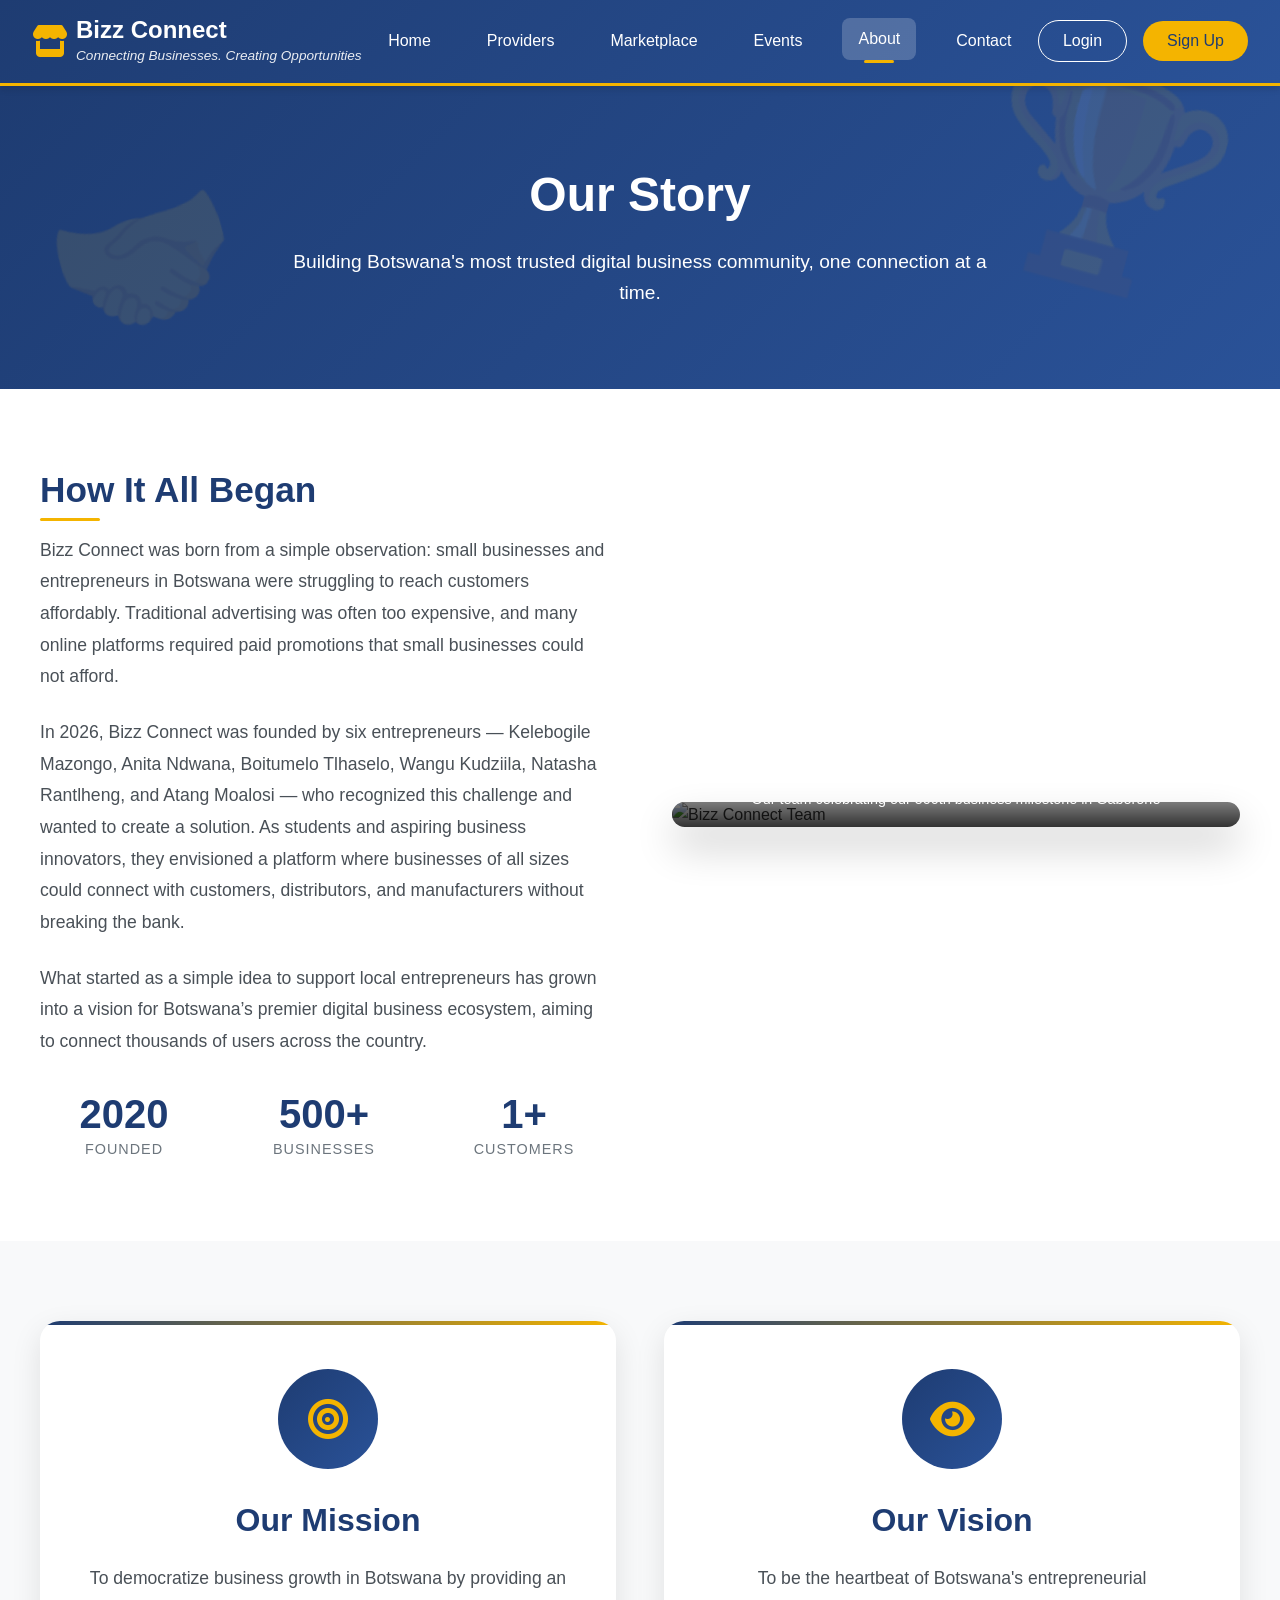
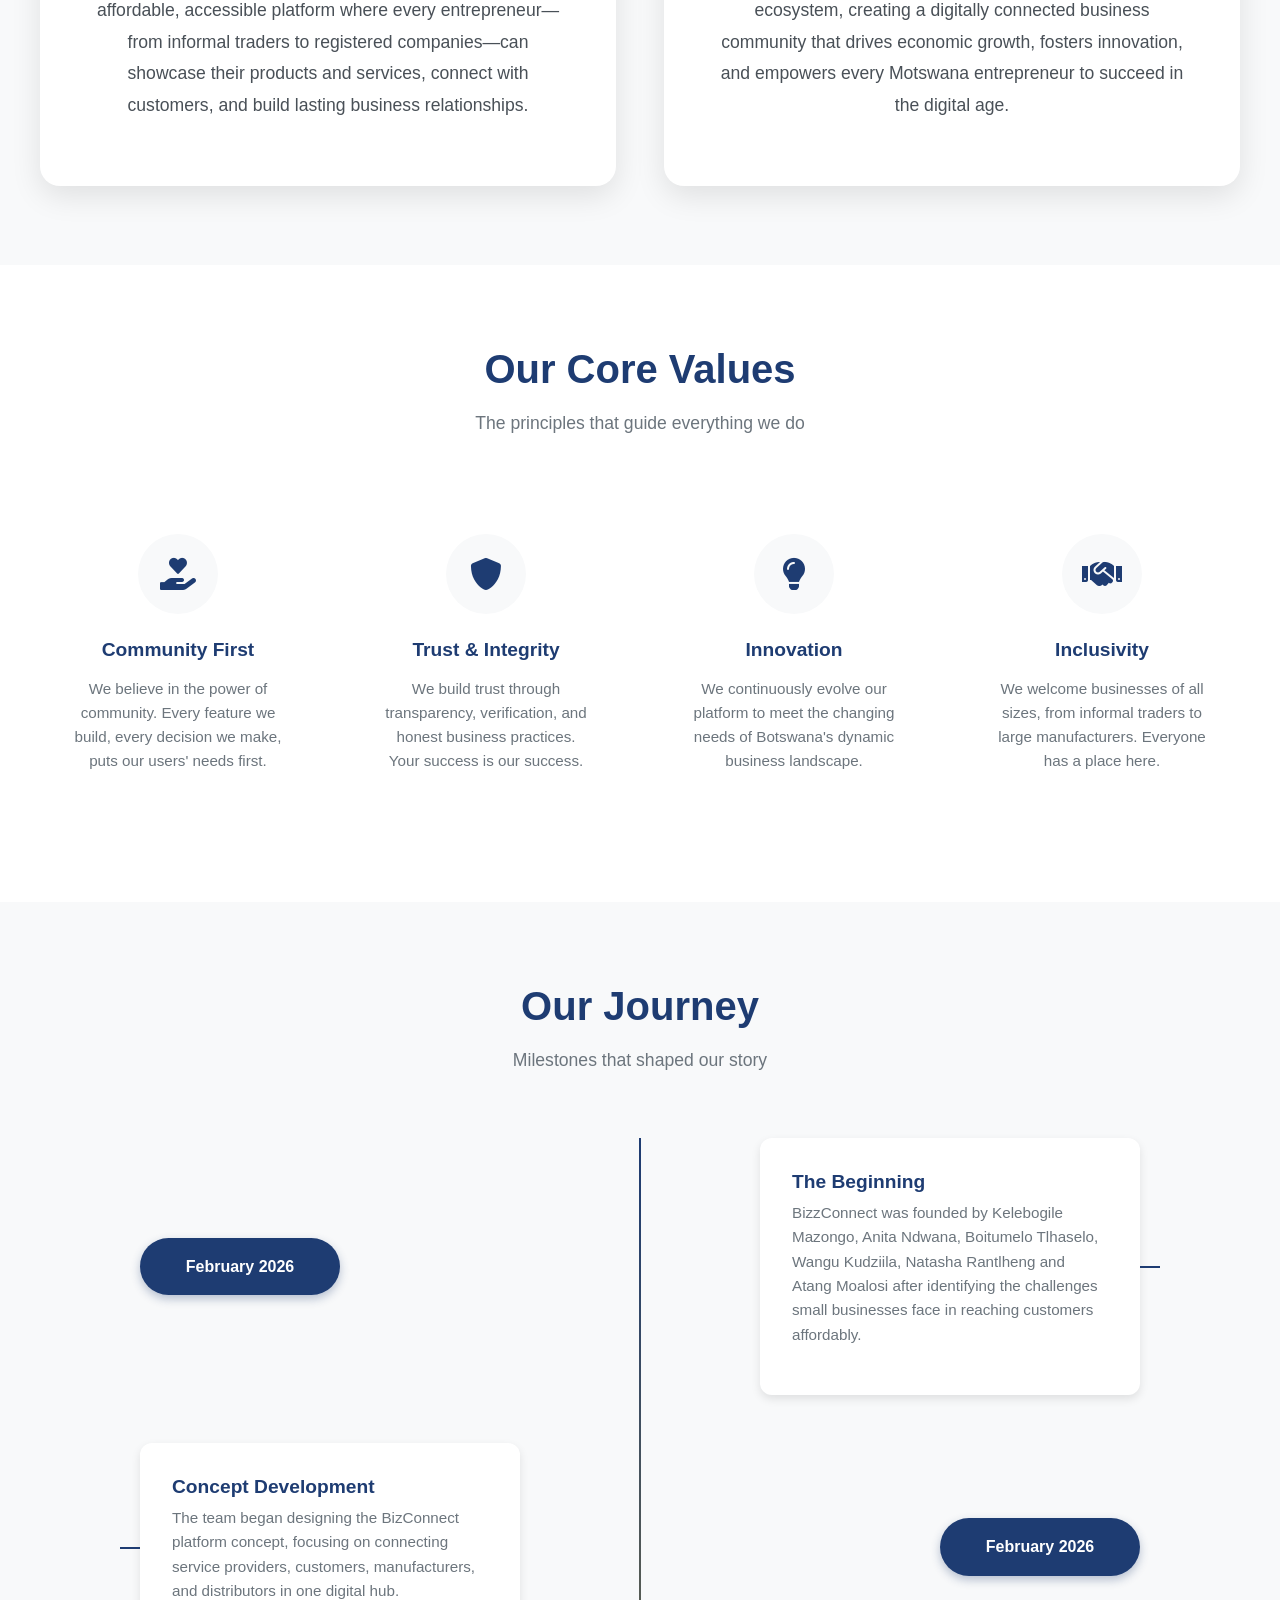
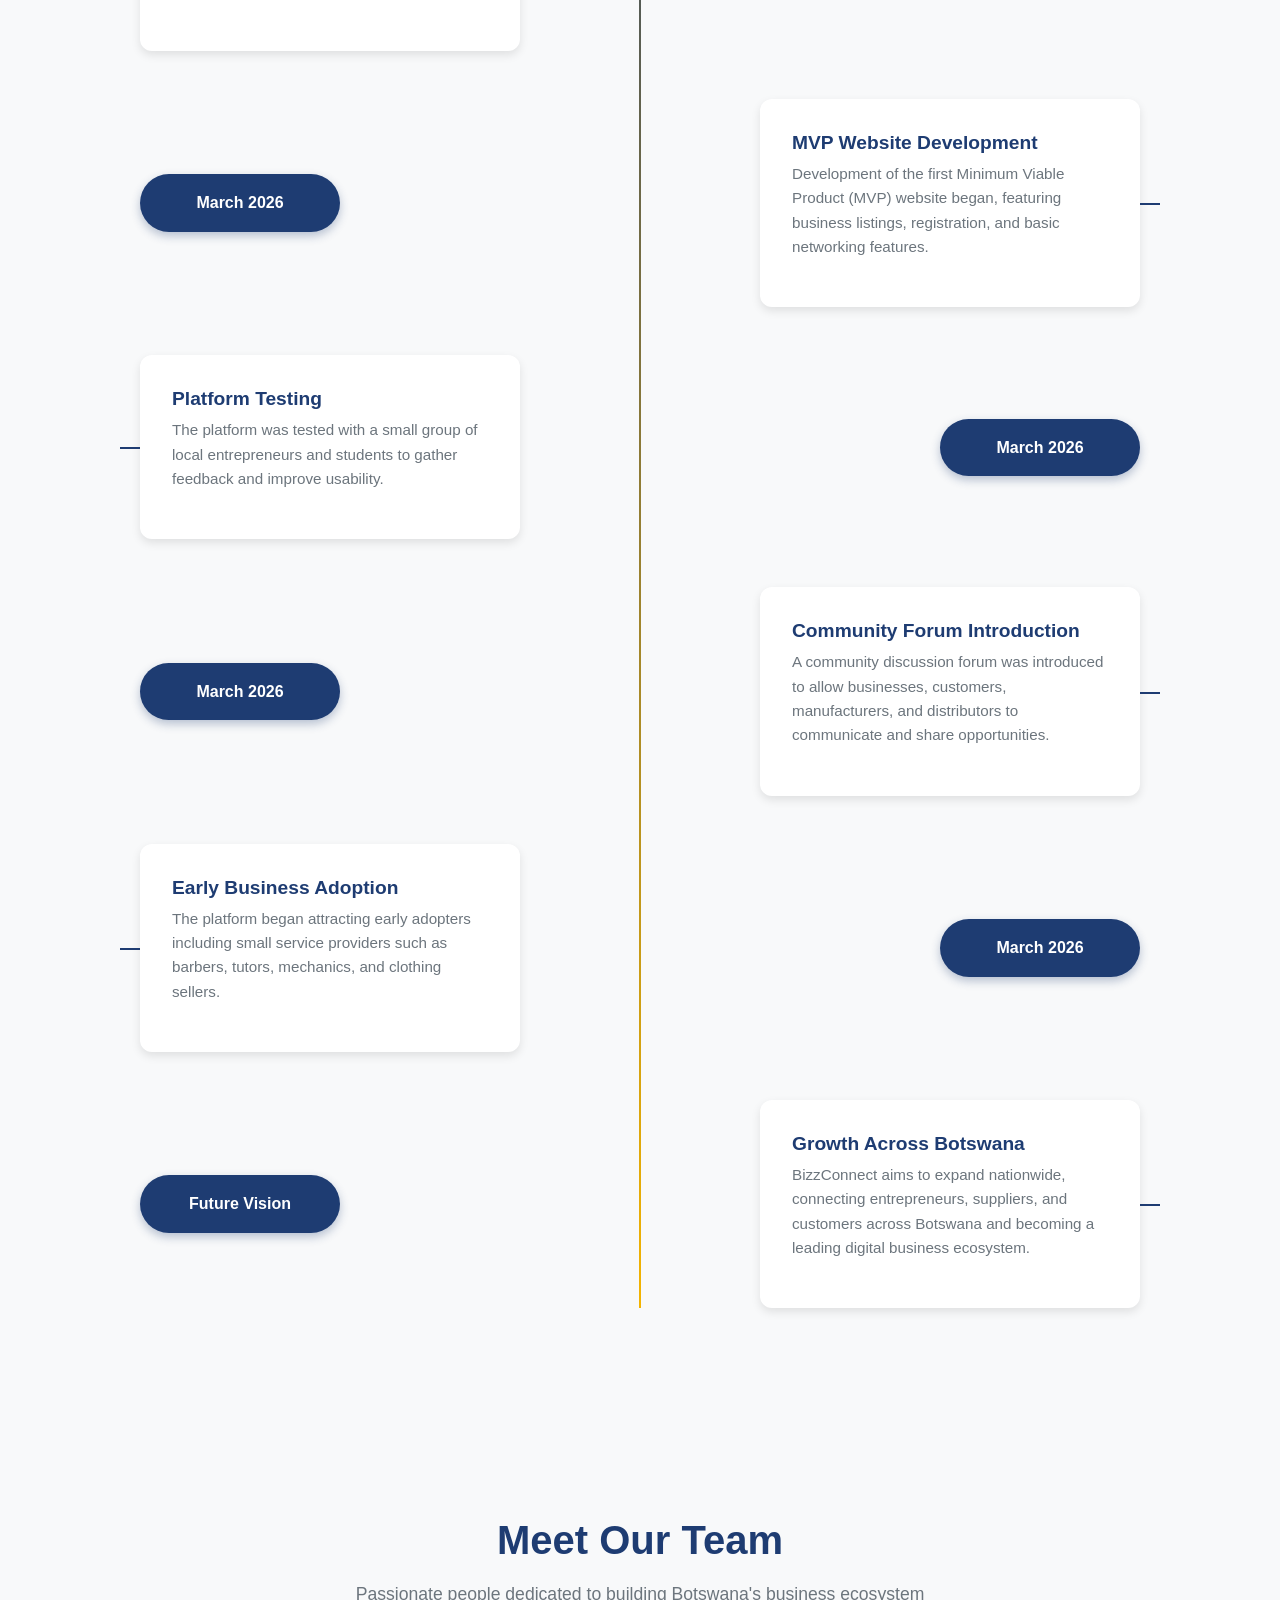
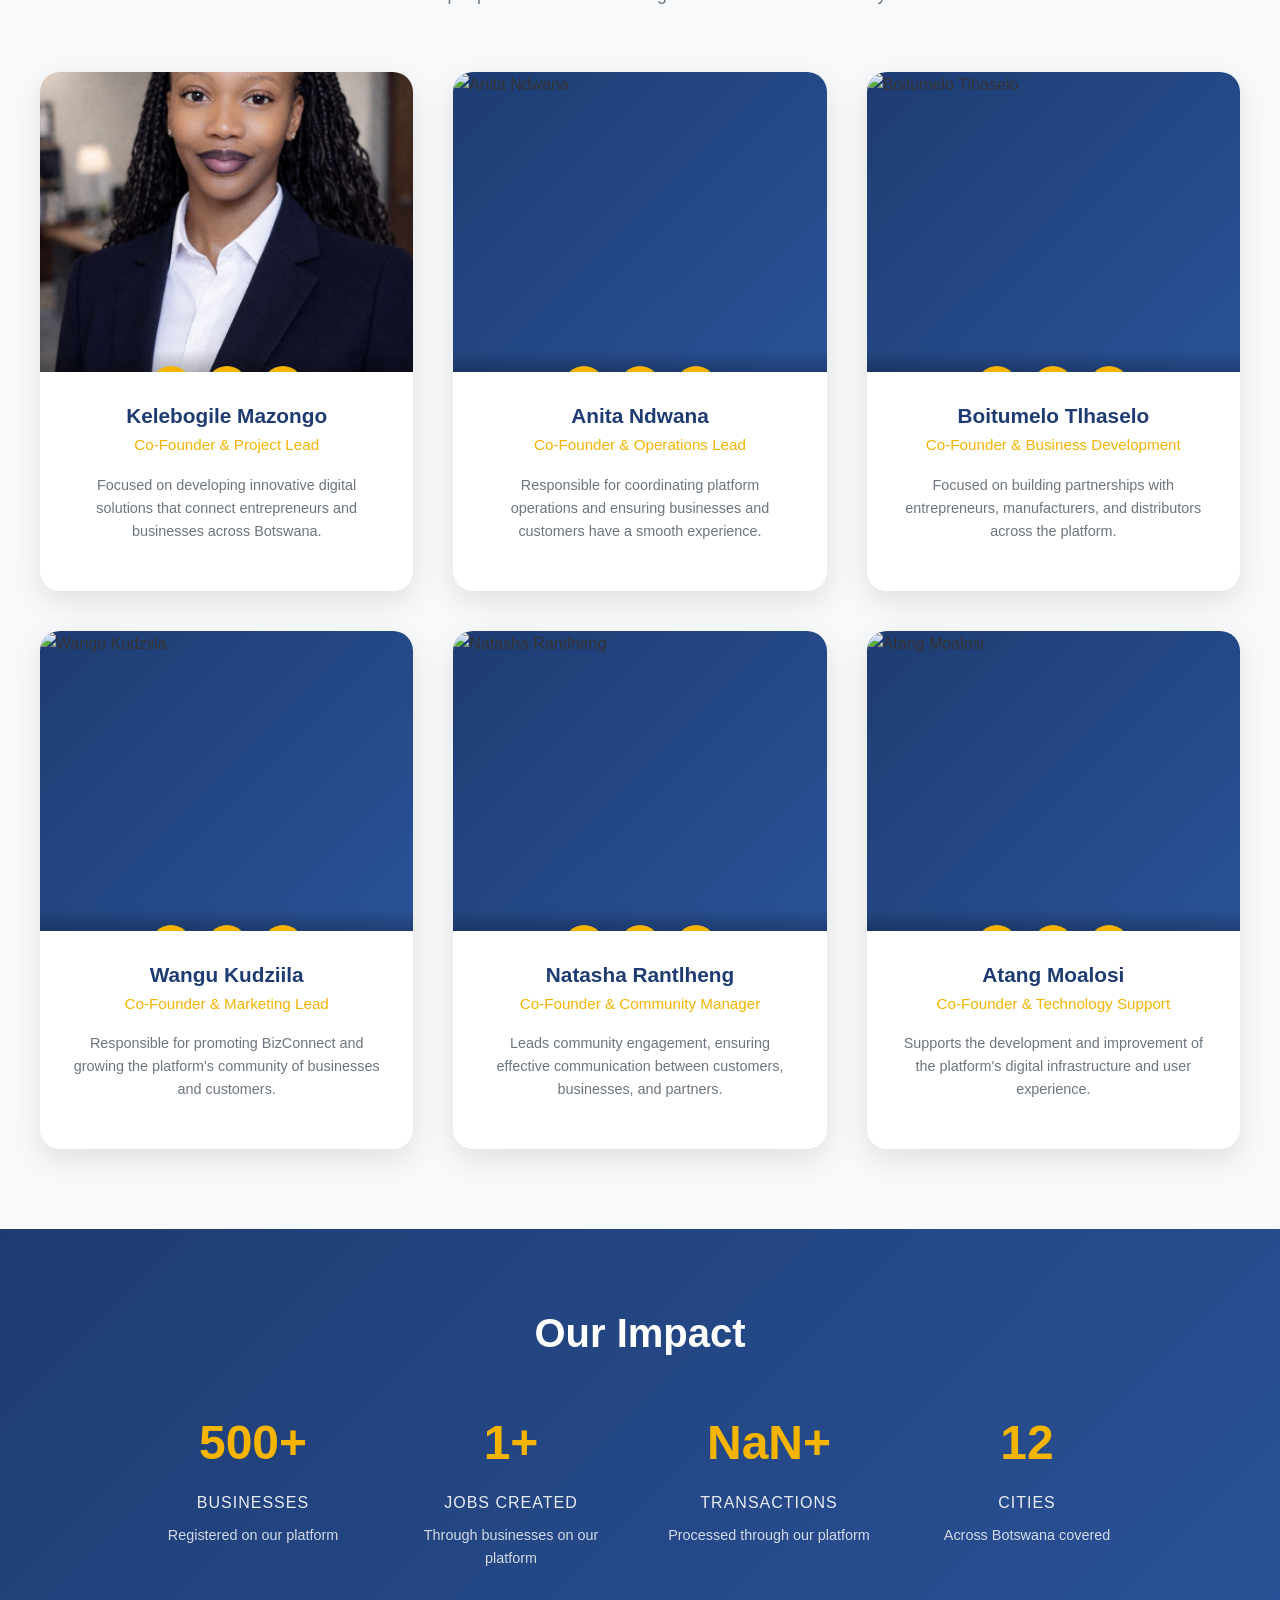
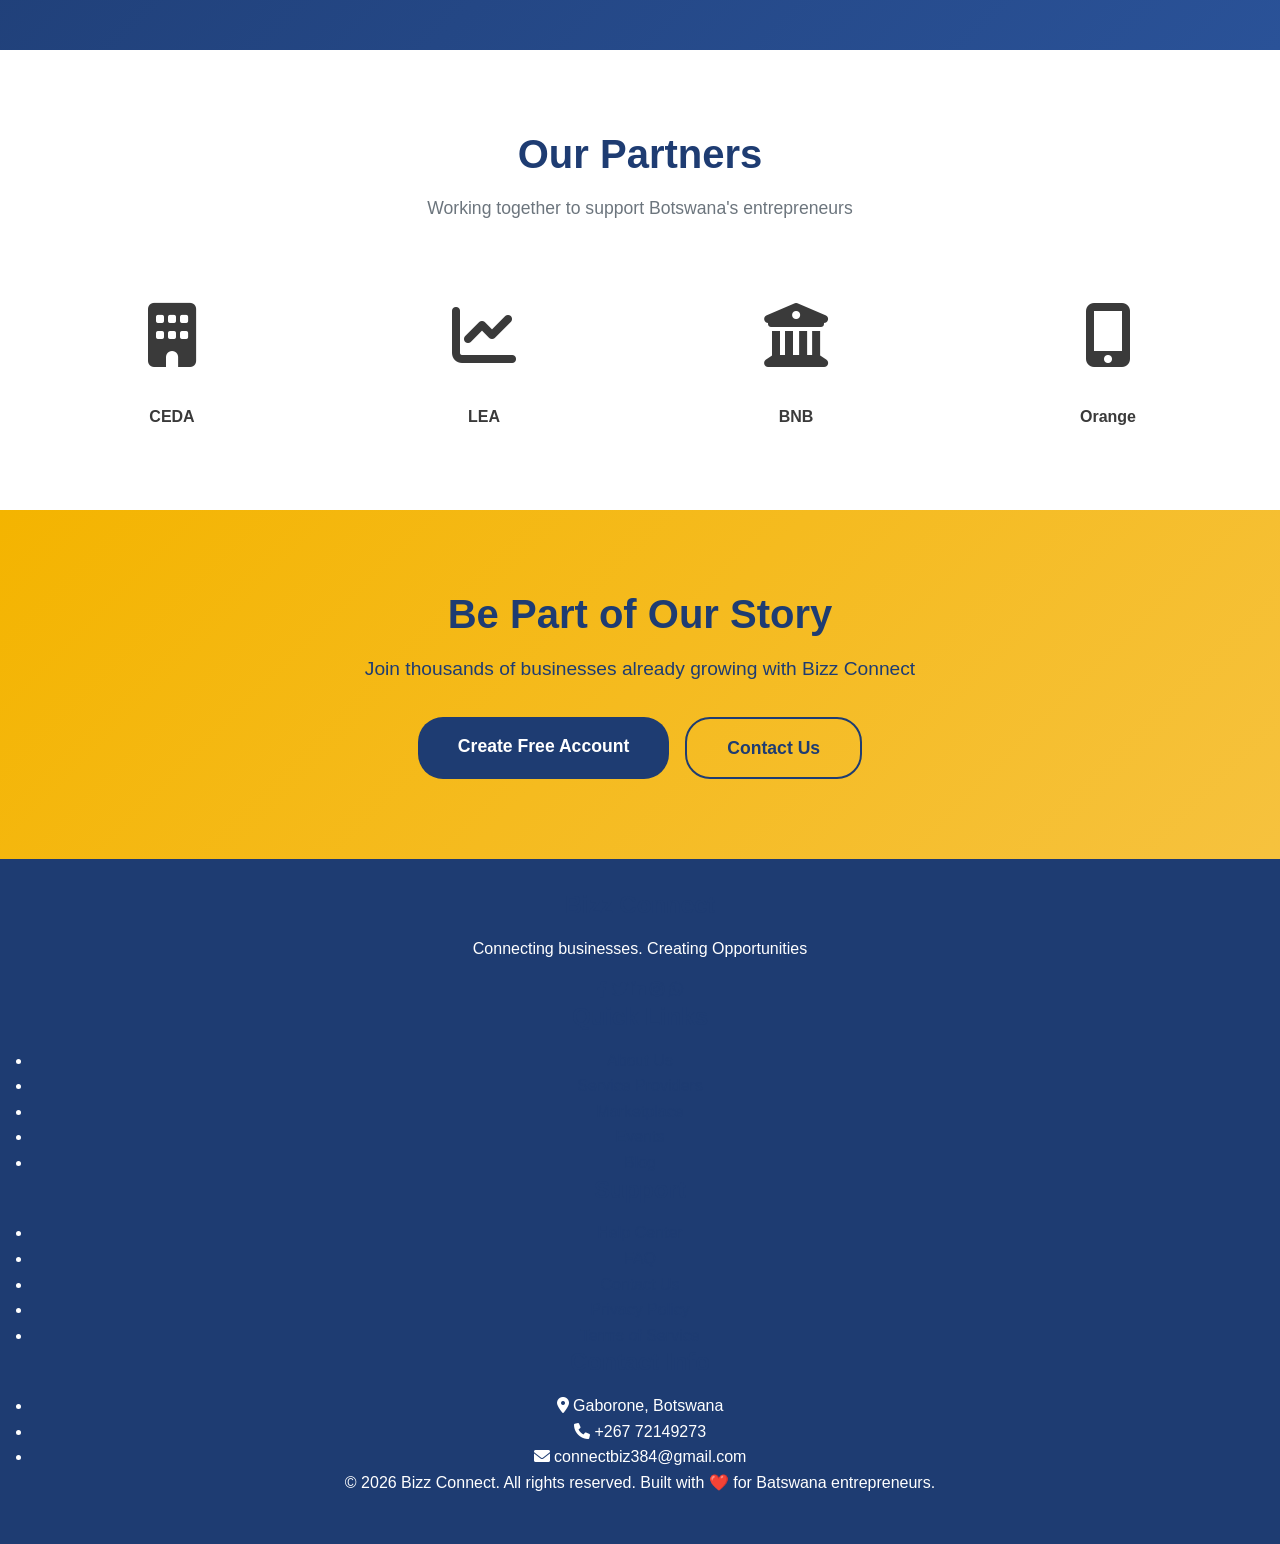
==== commit 183672fd: "Update team member image source" ====
--- a/about.html
+++ b/about.html
@@ -948,7 +948,7 @@
         <!-- Team Member 1 -->
         <div class="team-card" data-aos="fade-up" data-aos-delay="100">
             <div class="team-image">
-                <img src="https://images.unsplash.com/photo-1573497019940-1c28c88b4f3e?ixlib=rb-1.2.1&auto=format&fit=crop&w=634&q=80" alt="Kelebogile Mazongo">
+                <img src="WhatsApp Image 2026-03-14 at 11.50.41.jpeg" alt="Kelebogile Mazongo">
                 <div class="team-social">
                     <a href="#"><i class="fab fa-linkedin-in"></i></a>
                     <a href="#"><i class="fab fa-twitter"></i></a>
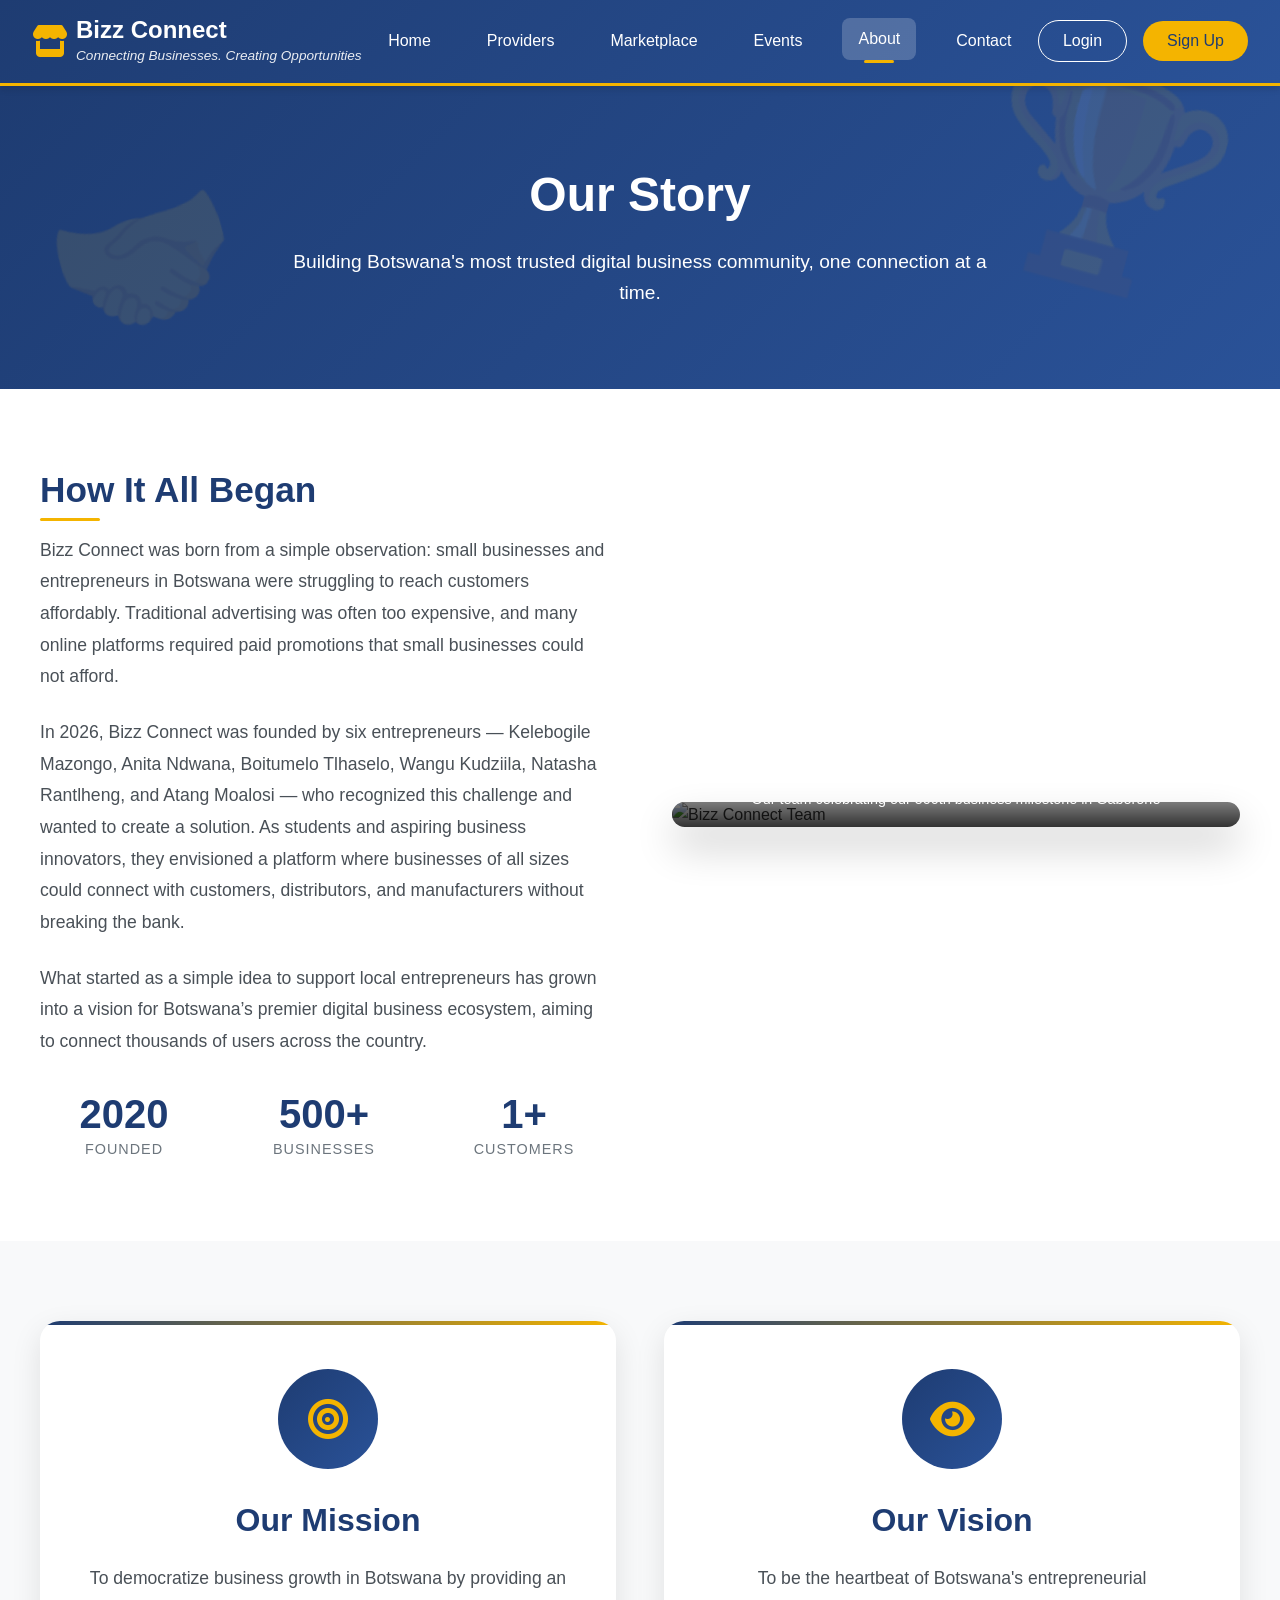
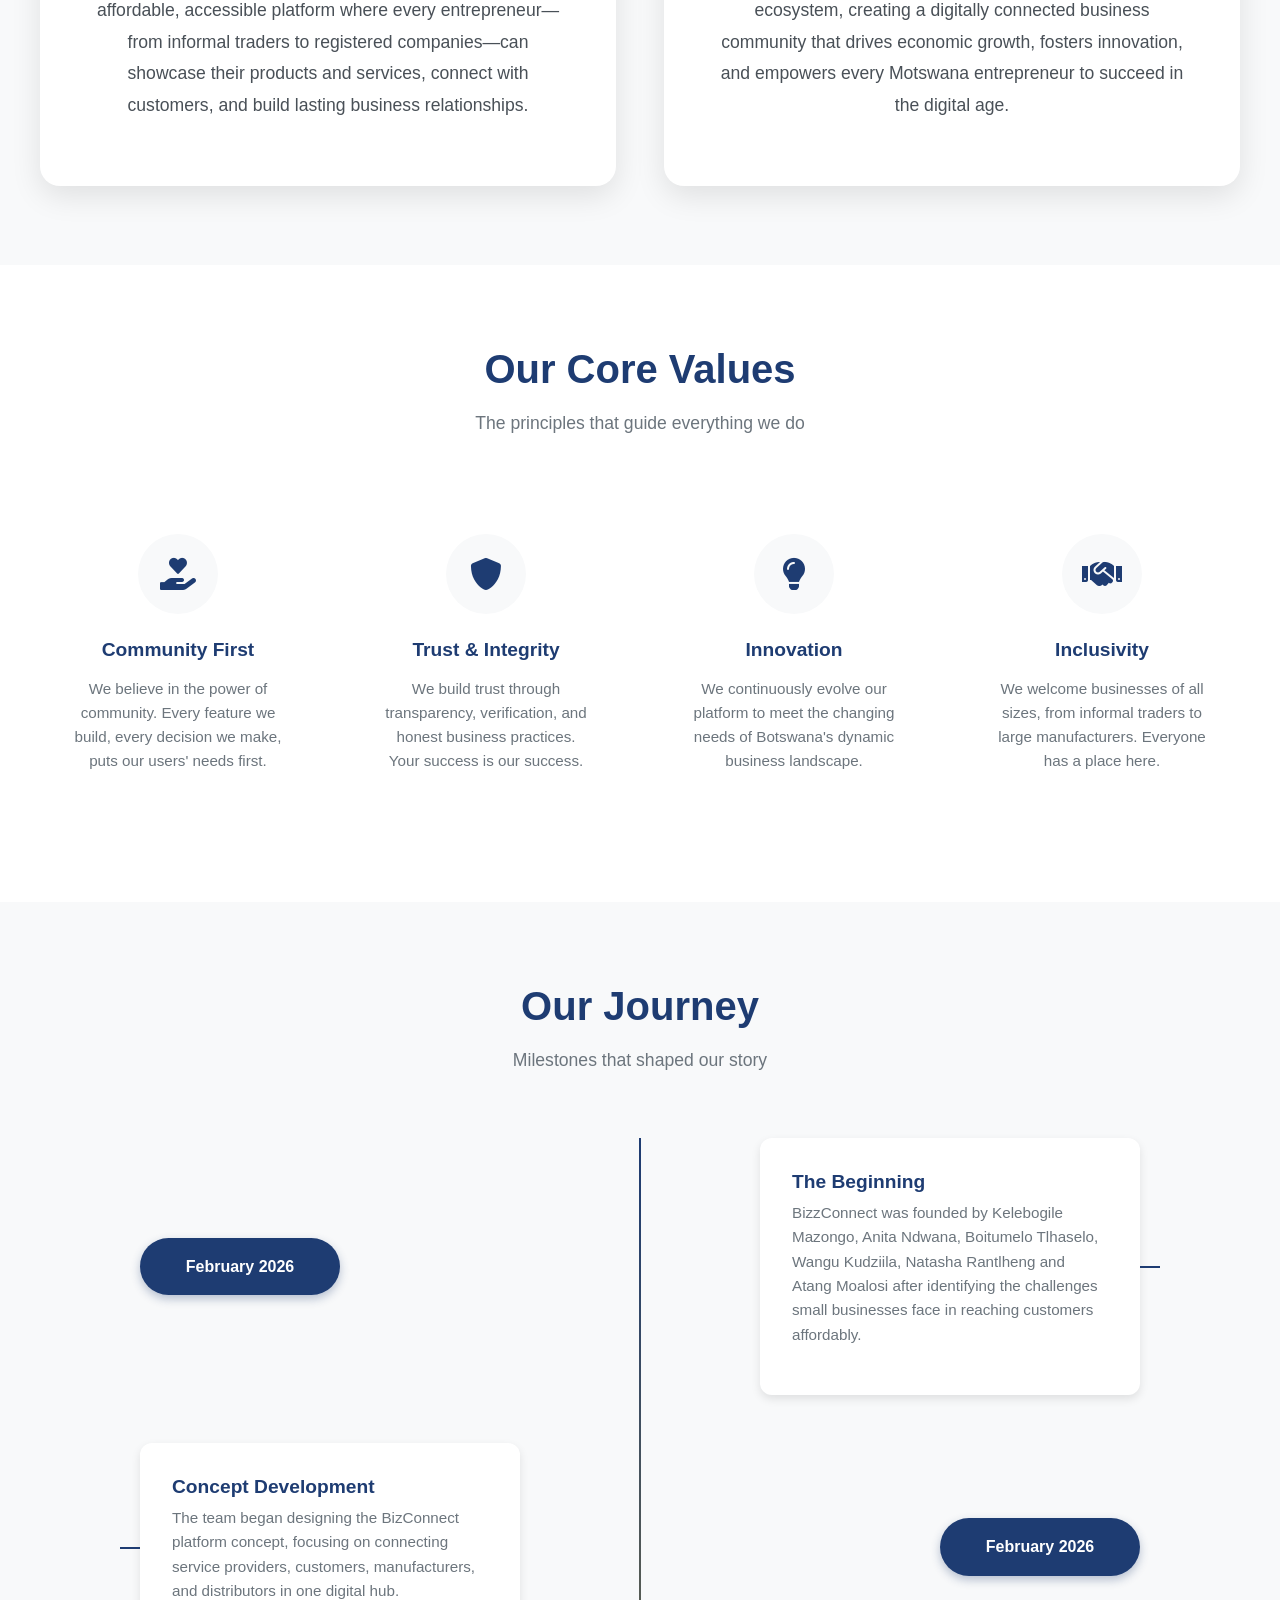
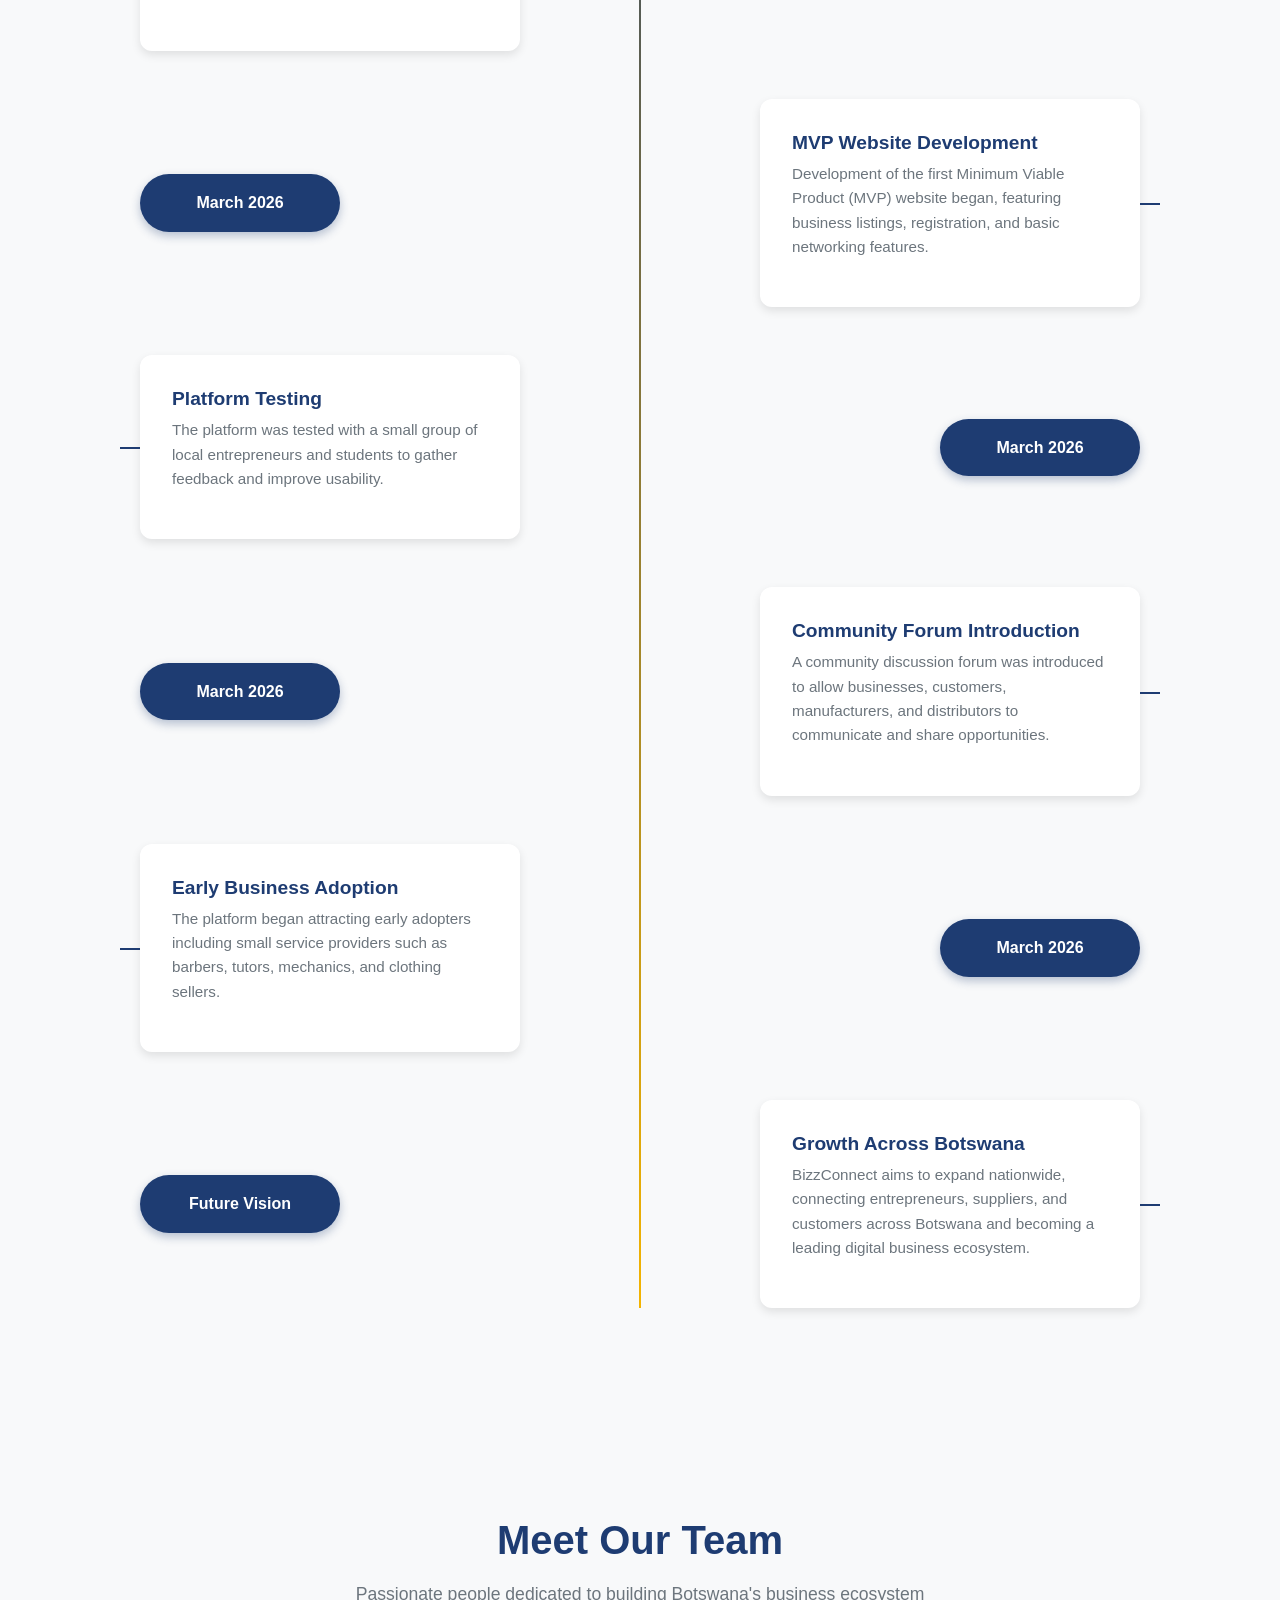
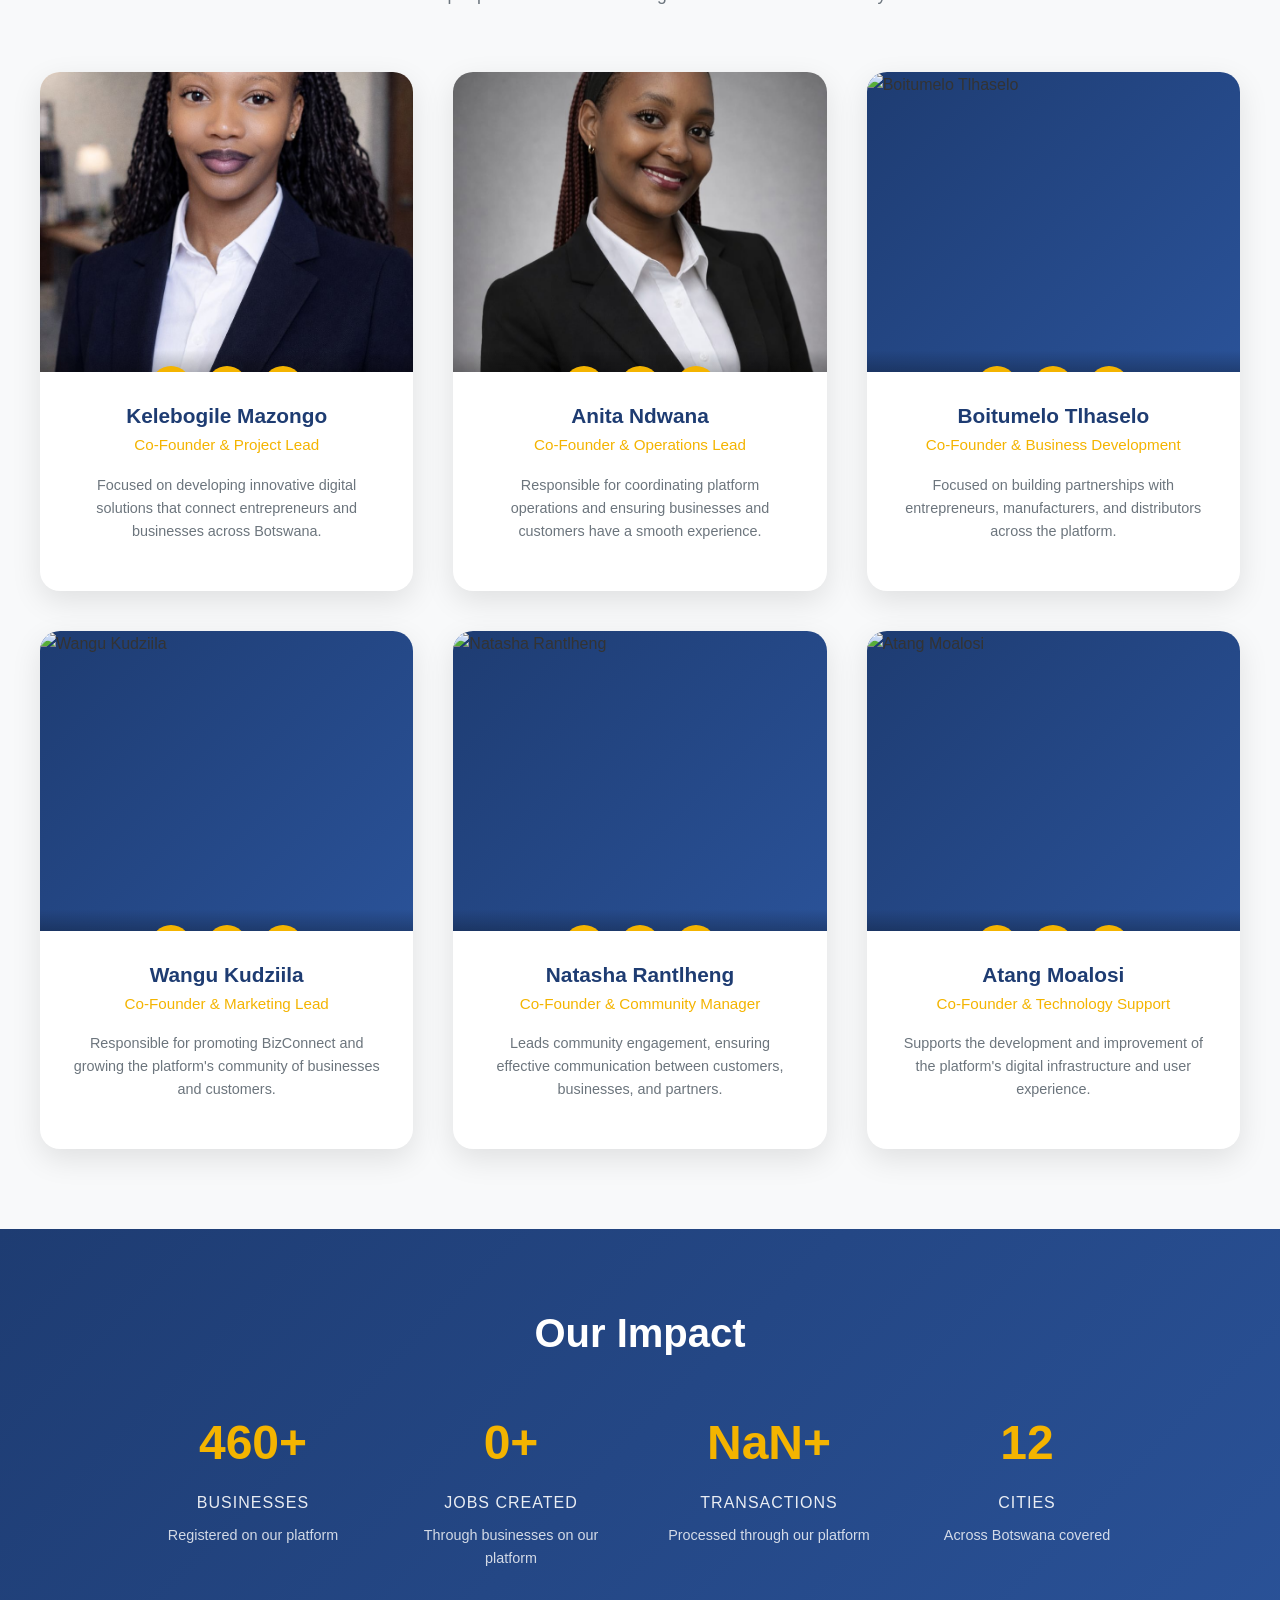
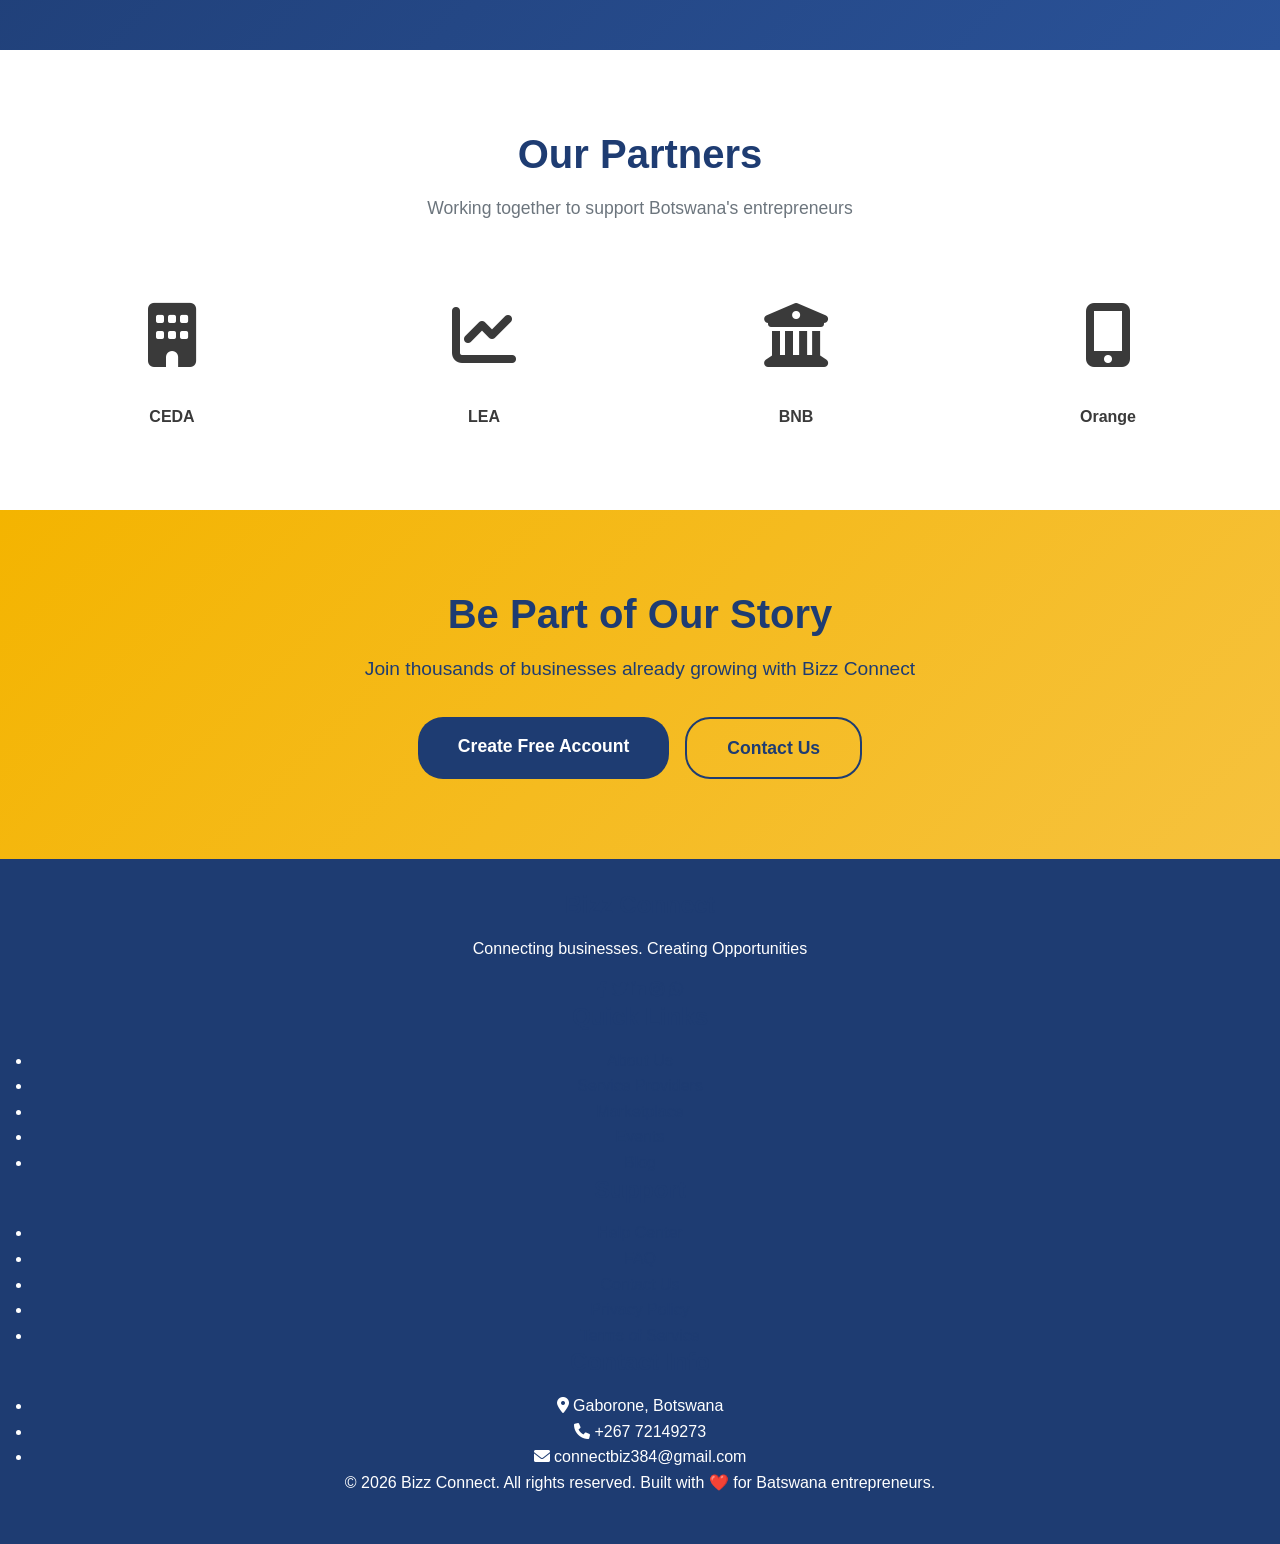
==== commit 7b291d50: "Update about.html" ====
--- a/about.html
+++ b/about.html
@@ -965,7 +965,7 @@
         <!-- Team Member 2 -->
         <div class="team-card" data-aos="fade-up" data-aos-delay="200">
             <div class="team-image">
-                <img src="https://images.unsplash.com/photo-1580894732444-8ecded7900cd?ixlib=rb-1.2.1&auto=format&fit=crop&w=1350&q=80" alt="Anita Ndwana">
+                <img src="WhatsApp Image 2026-03-14 at 11.34.30.jpeg" alt="Anita Ndwana">
                 <div class="team-social">
                     <a href="#"><i class="fab fa-linkedin-in"></i></a>
                     <a href="#"><i class="fab fa-twitter"></i></a>
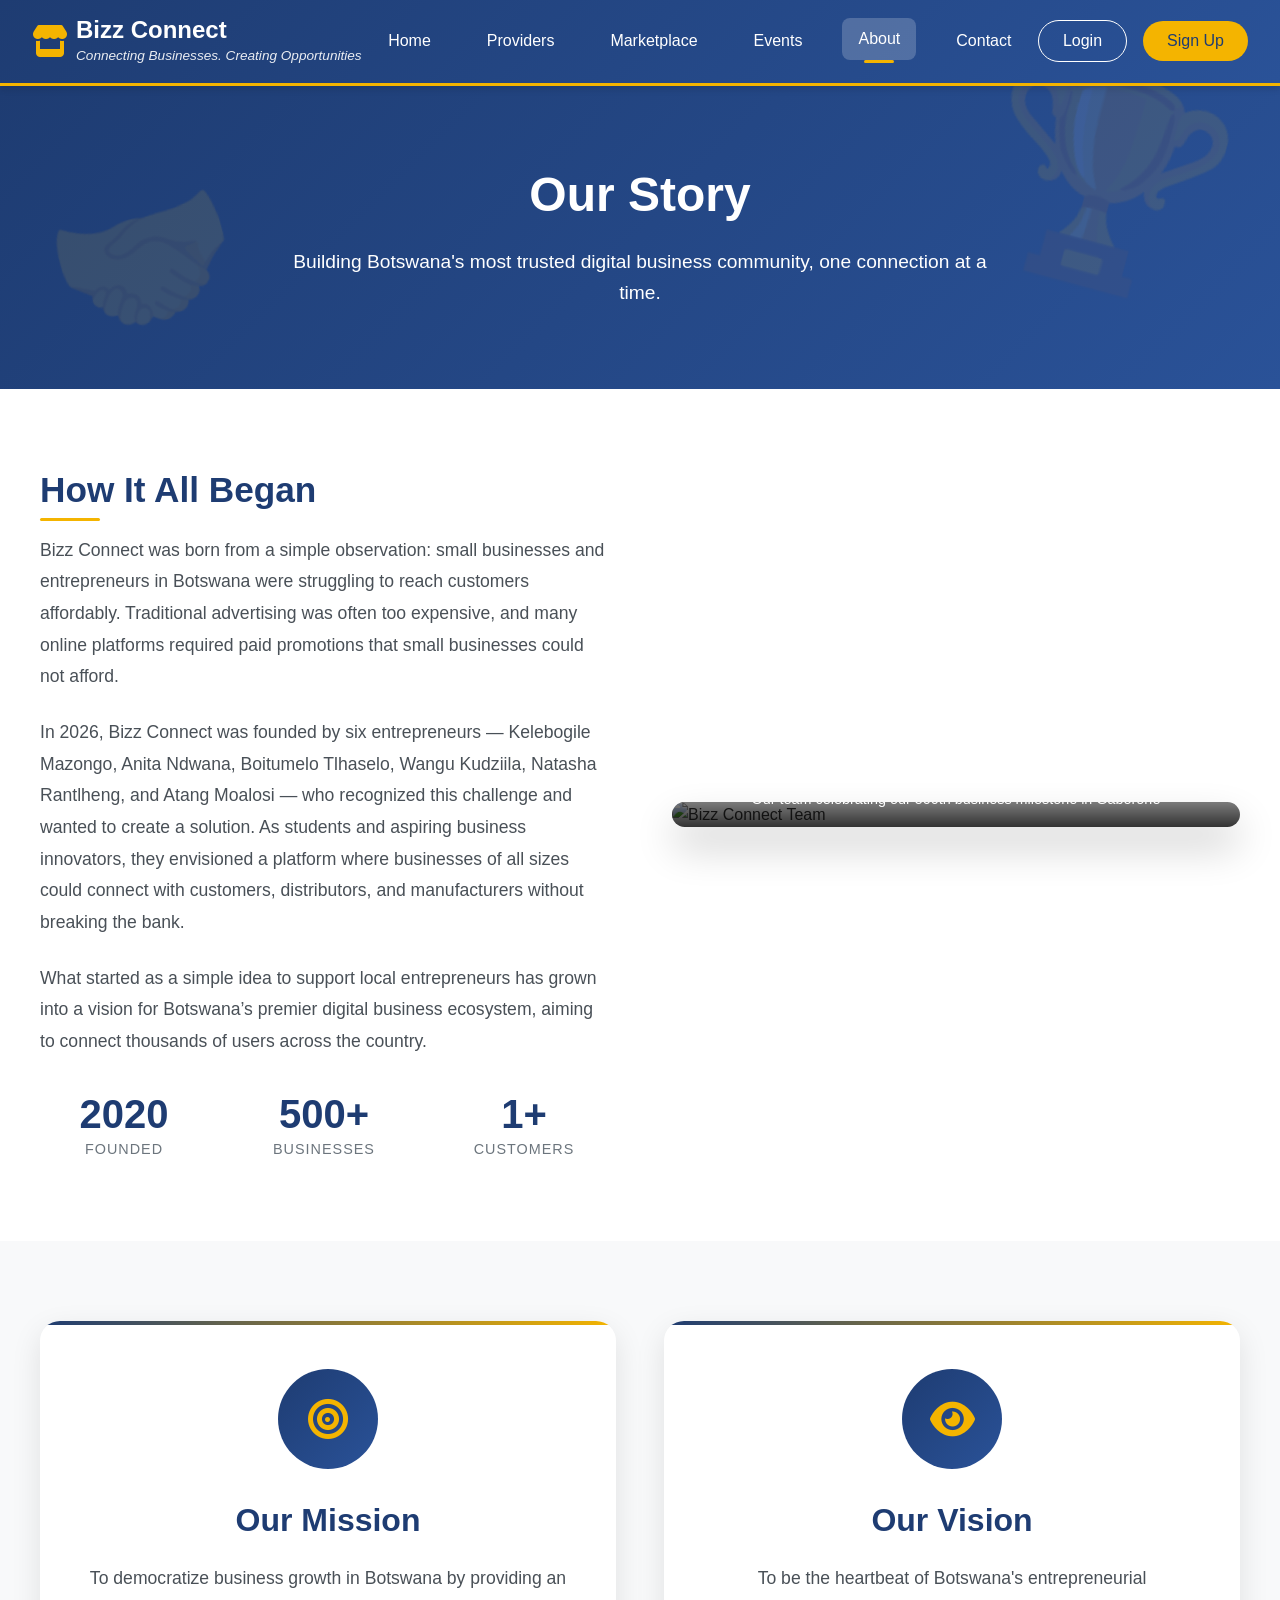
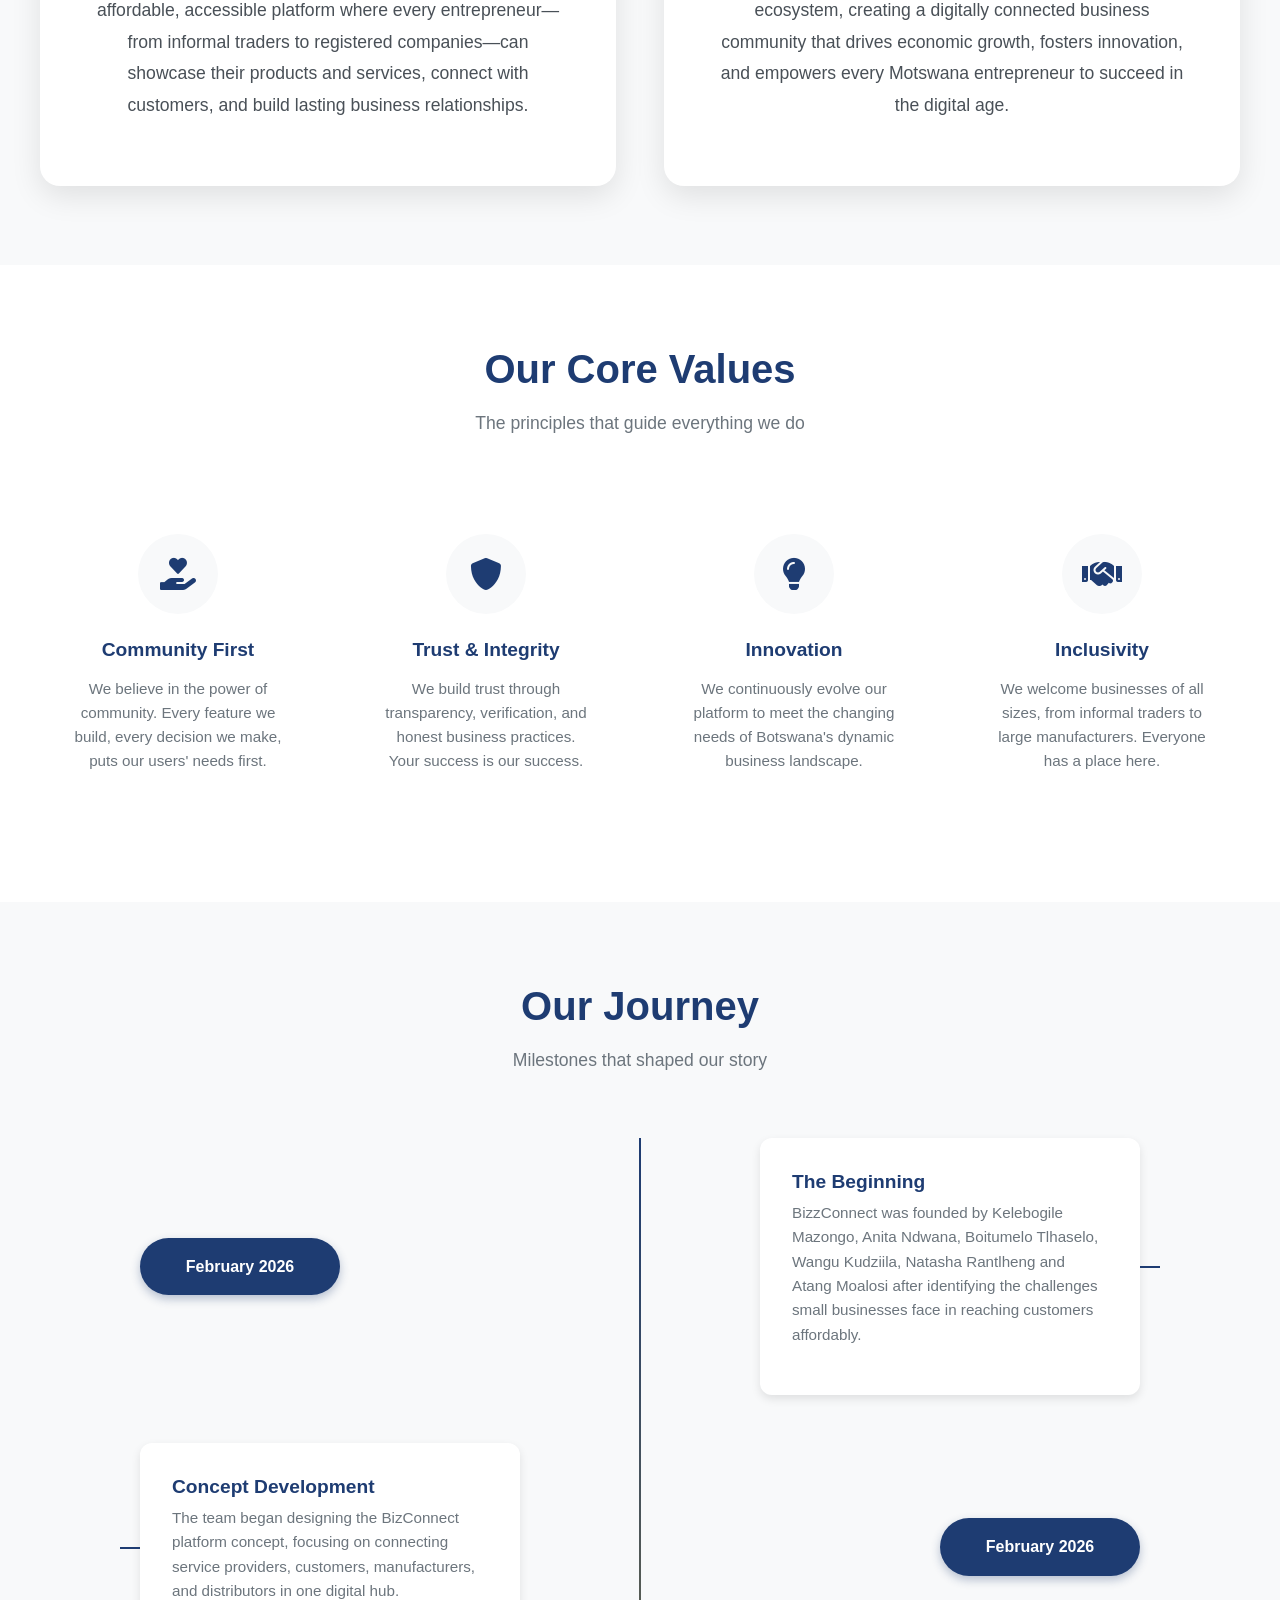
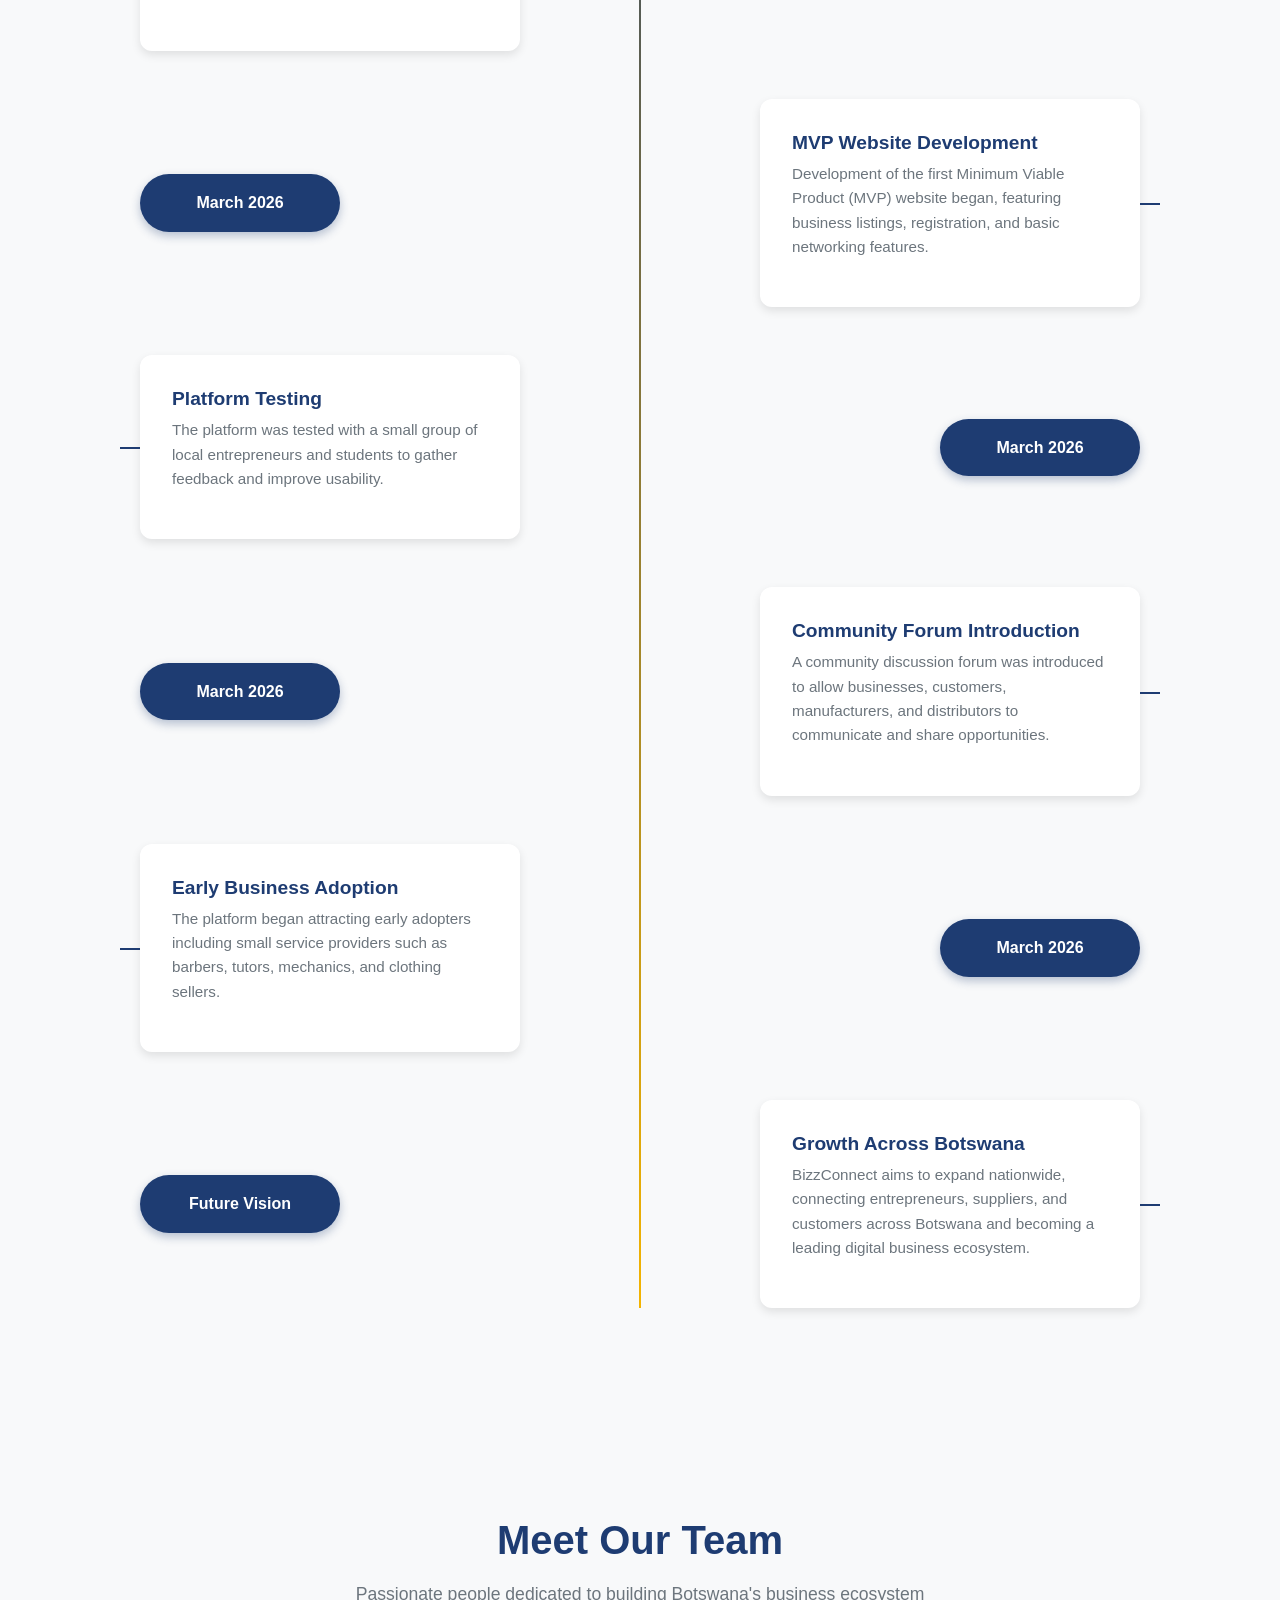
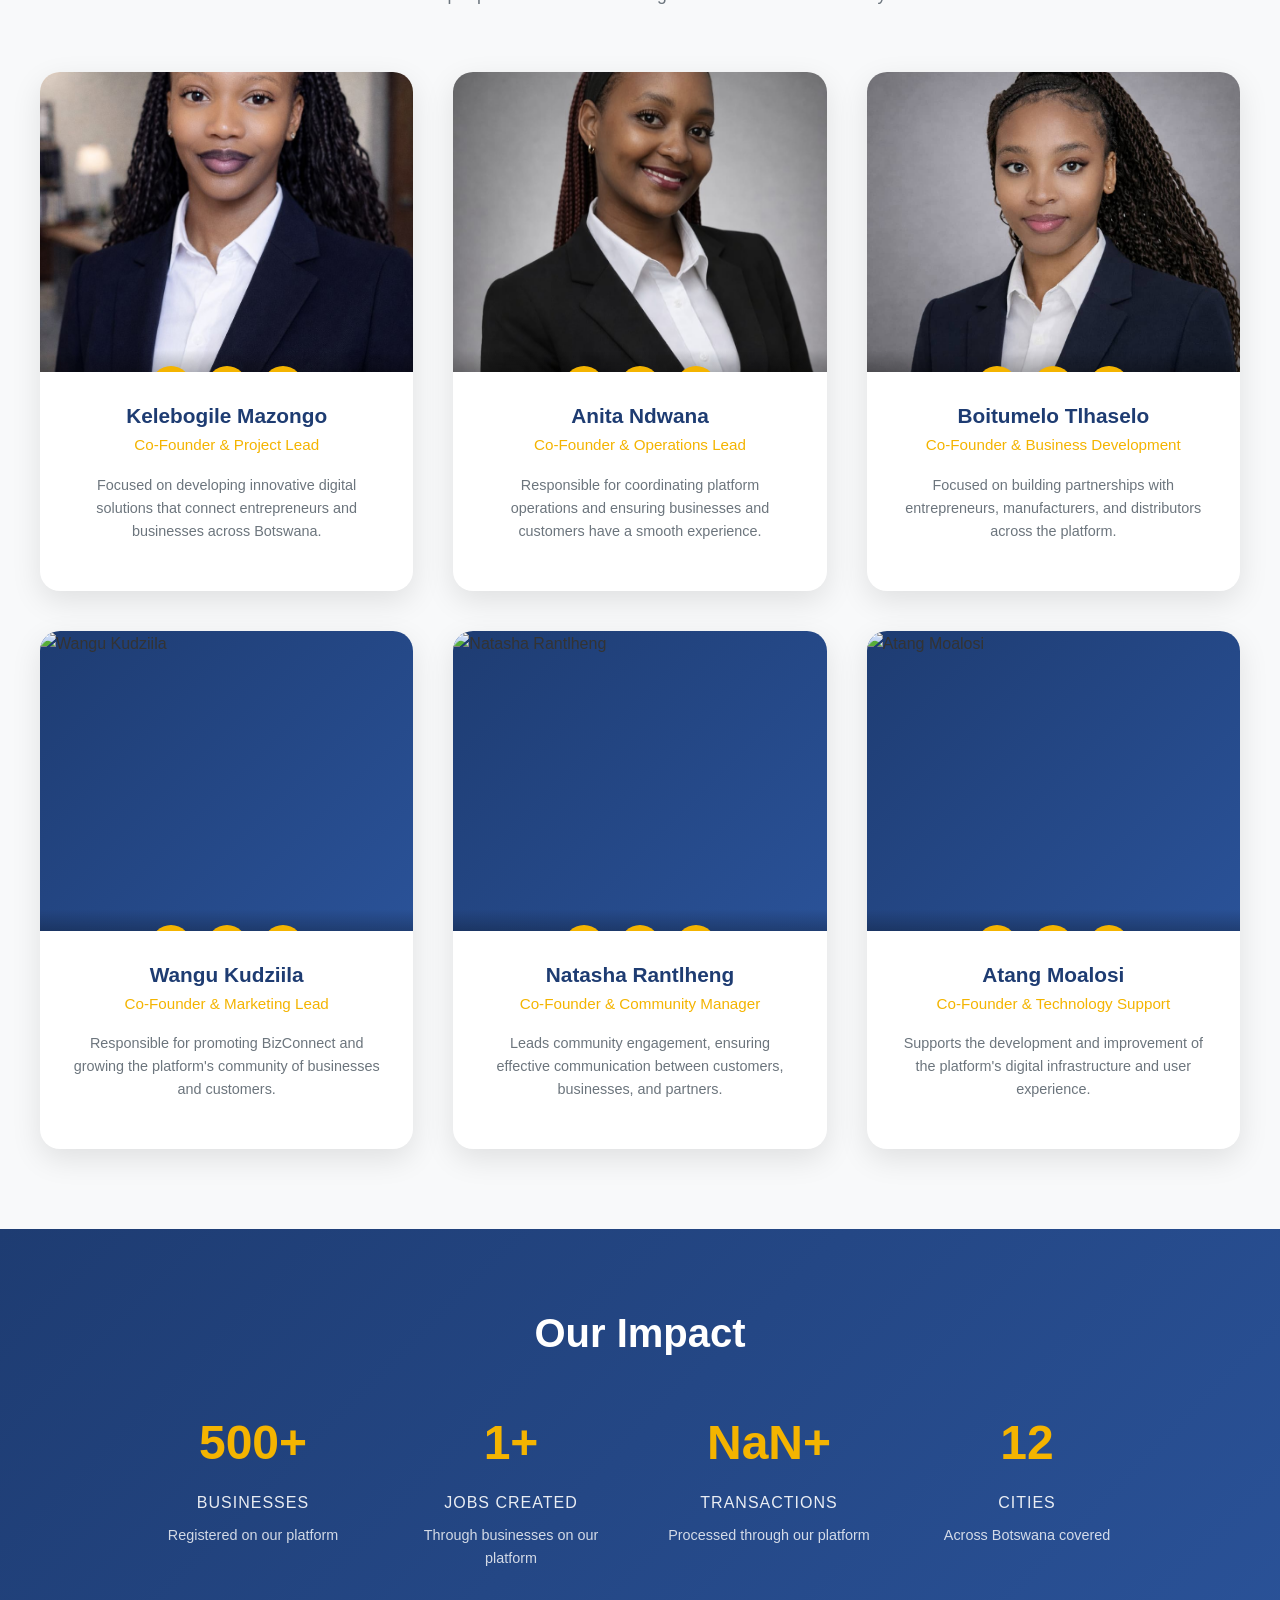
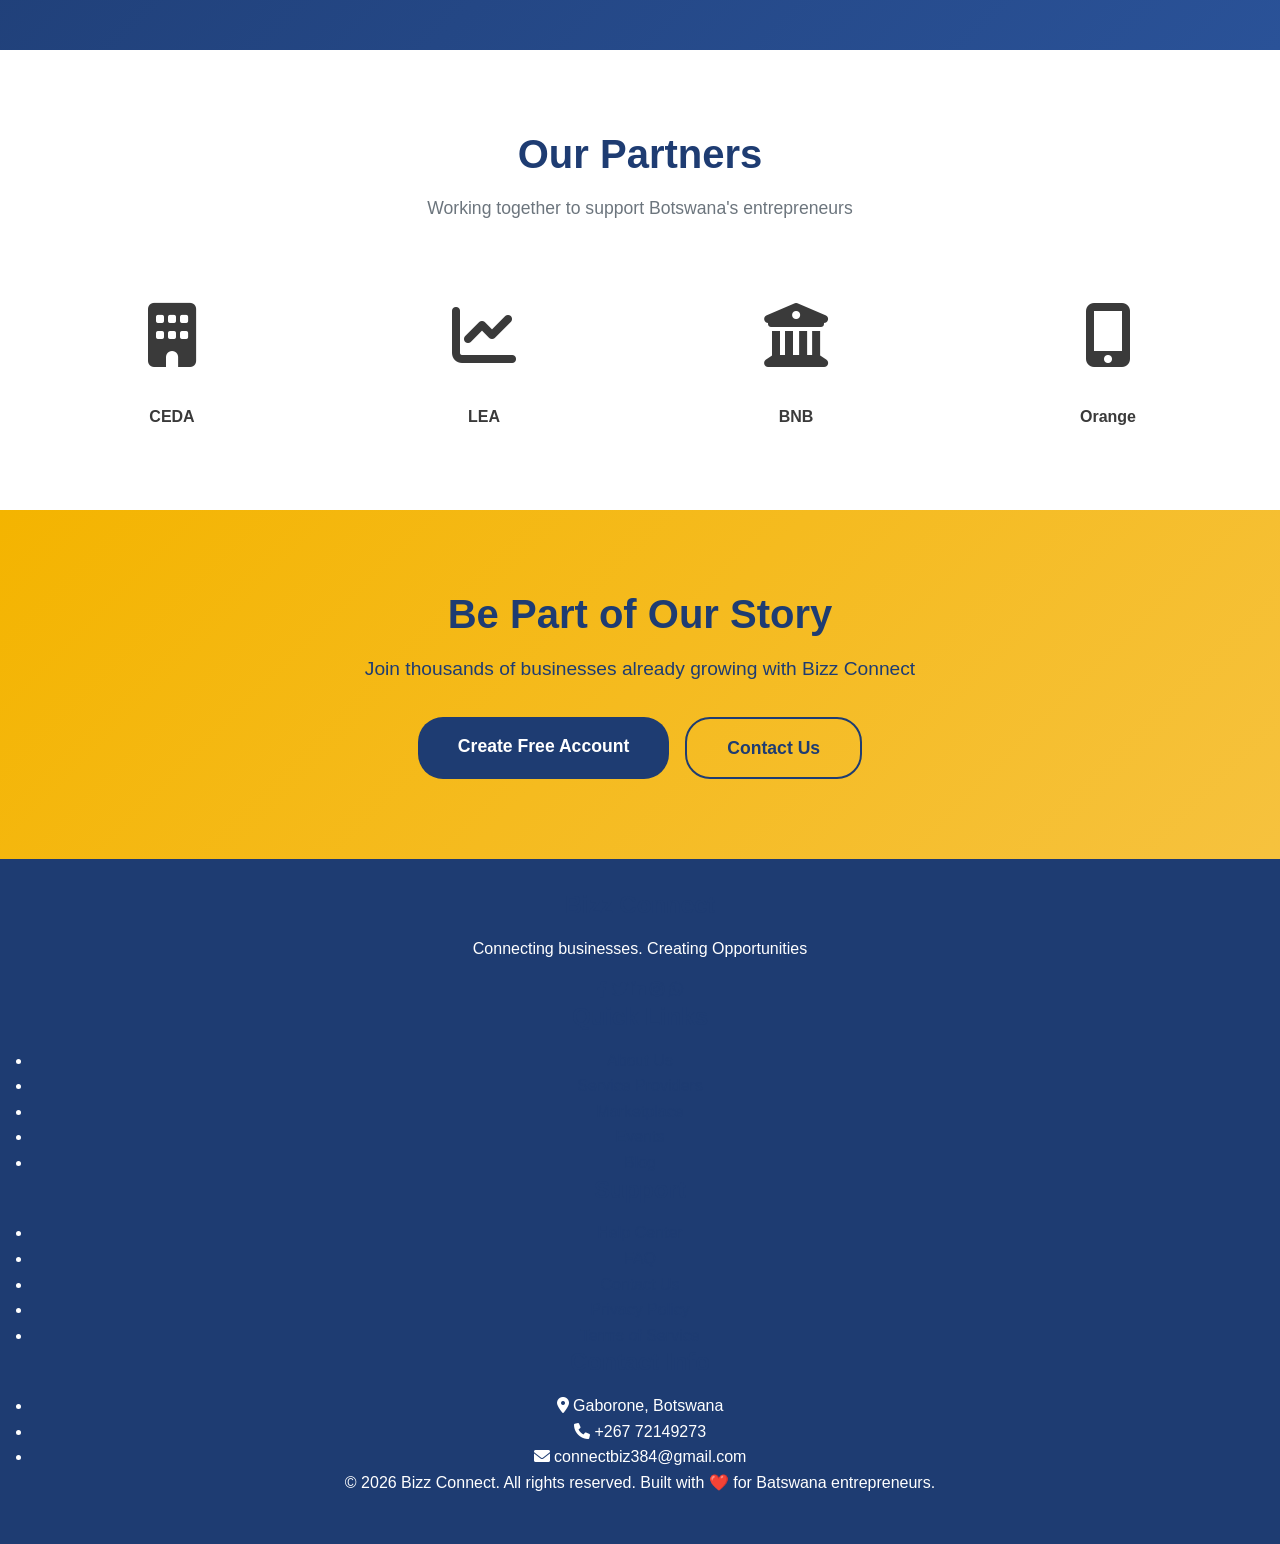
==== commit 35bd66b9: "Update about.html" ====
--- a/about.html
+++ b/about.html
@@ -982,7 +982,7 @@
         <!-- Team Member 3 -->
         <div class="team-card" data-aos="fade-up" data-aos-delay="300">
             <div class="team-image">
-                <img src="https://images.unsplash.com/photo-1560250097-0b93528c311a?ixlib=rb-1.2.1&auto=format&fit=crop&w=634&q=80" alt="Boitumelo Tlhaselo">
+                <img src="WhatsApp Image 2026-03-14 at 12.30.21.jpeg" alt="Boitumelo Tlhaselo">
                 <div class="team-social">
                     <a href="#"><i class="fab fa-linkedin-in"></i></a>
                     <a href="#"><i class="fab fa-twitter"></i></a>
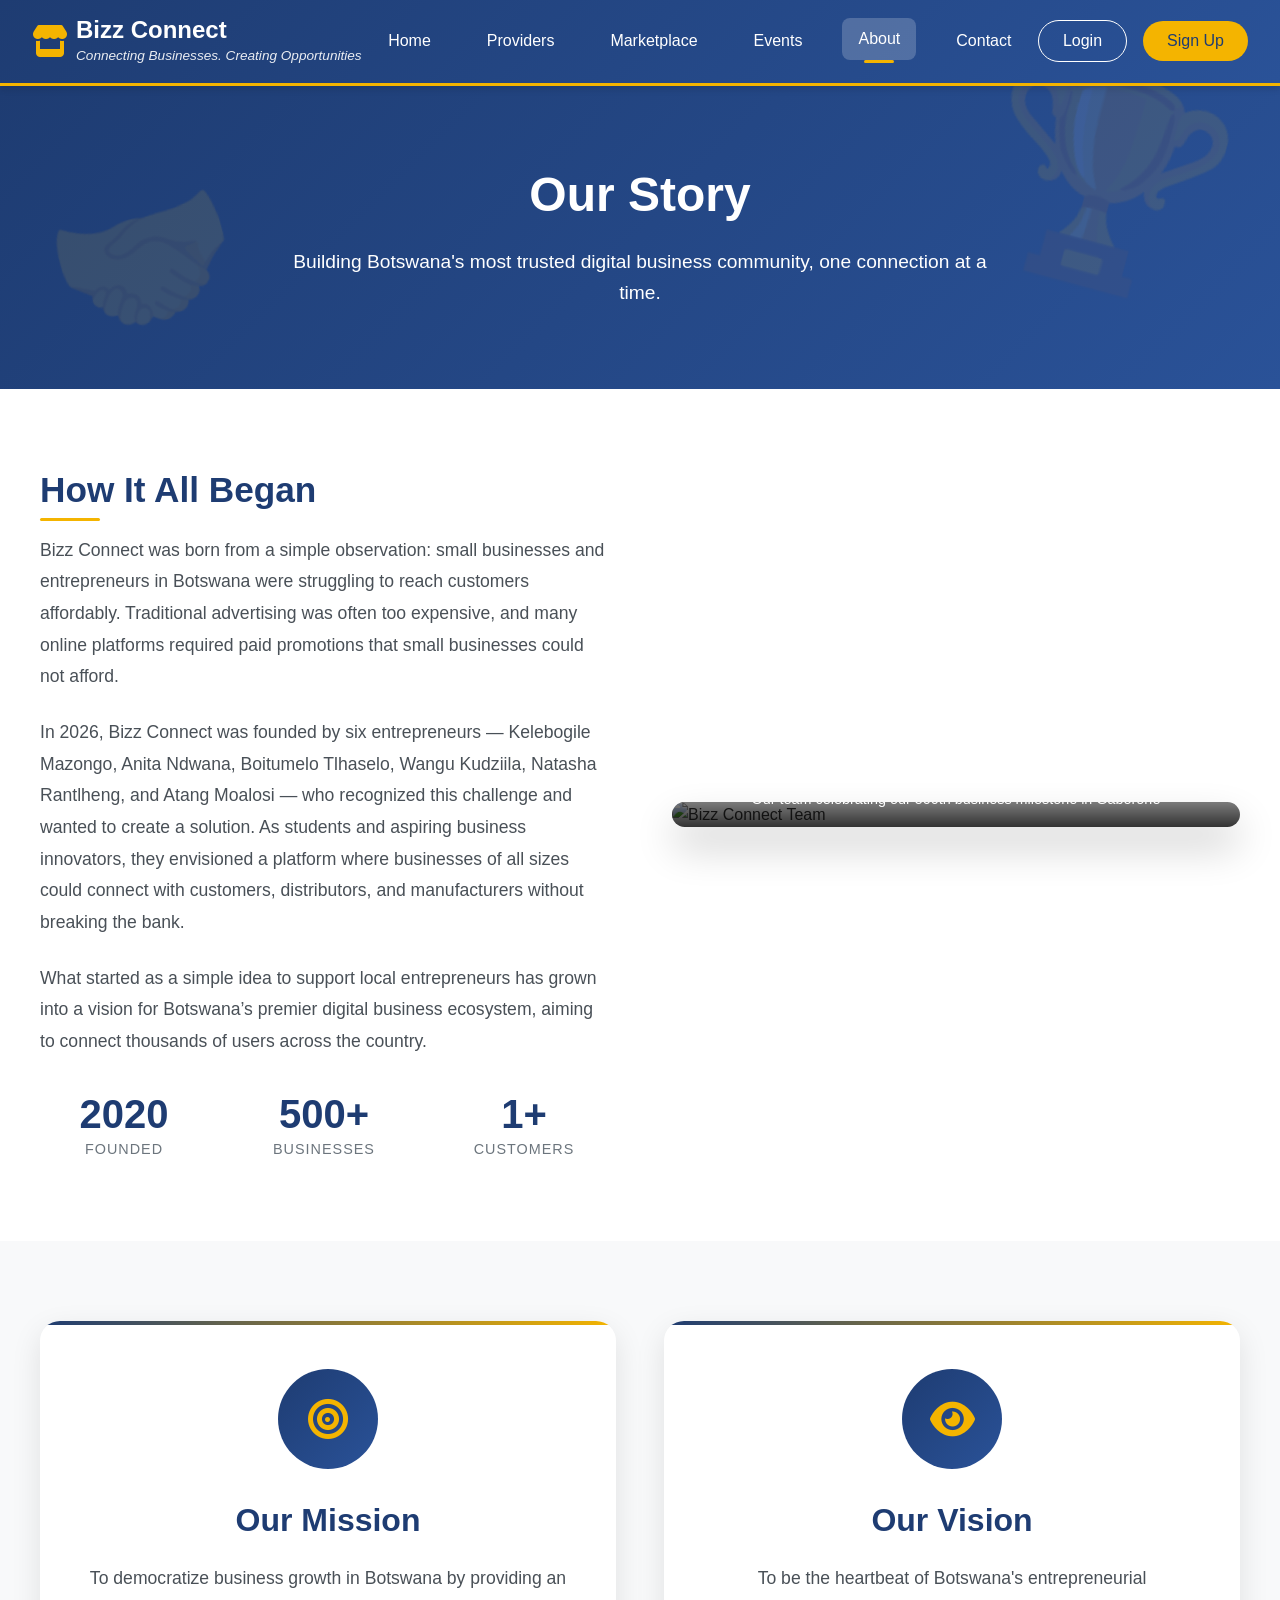
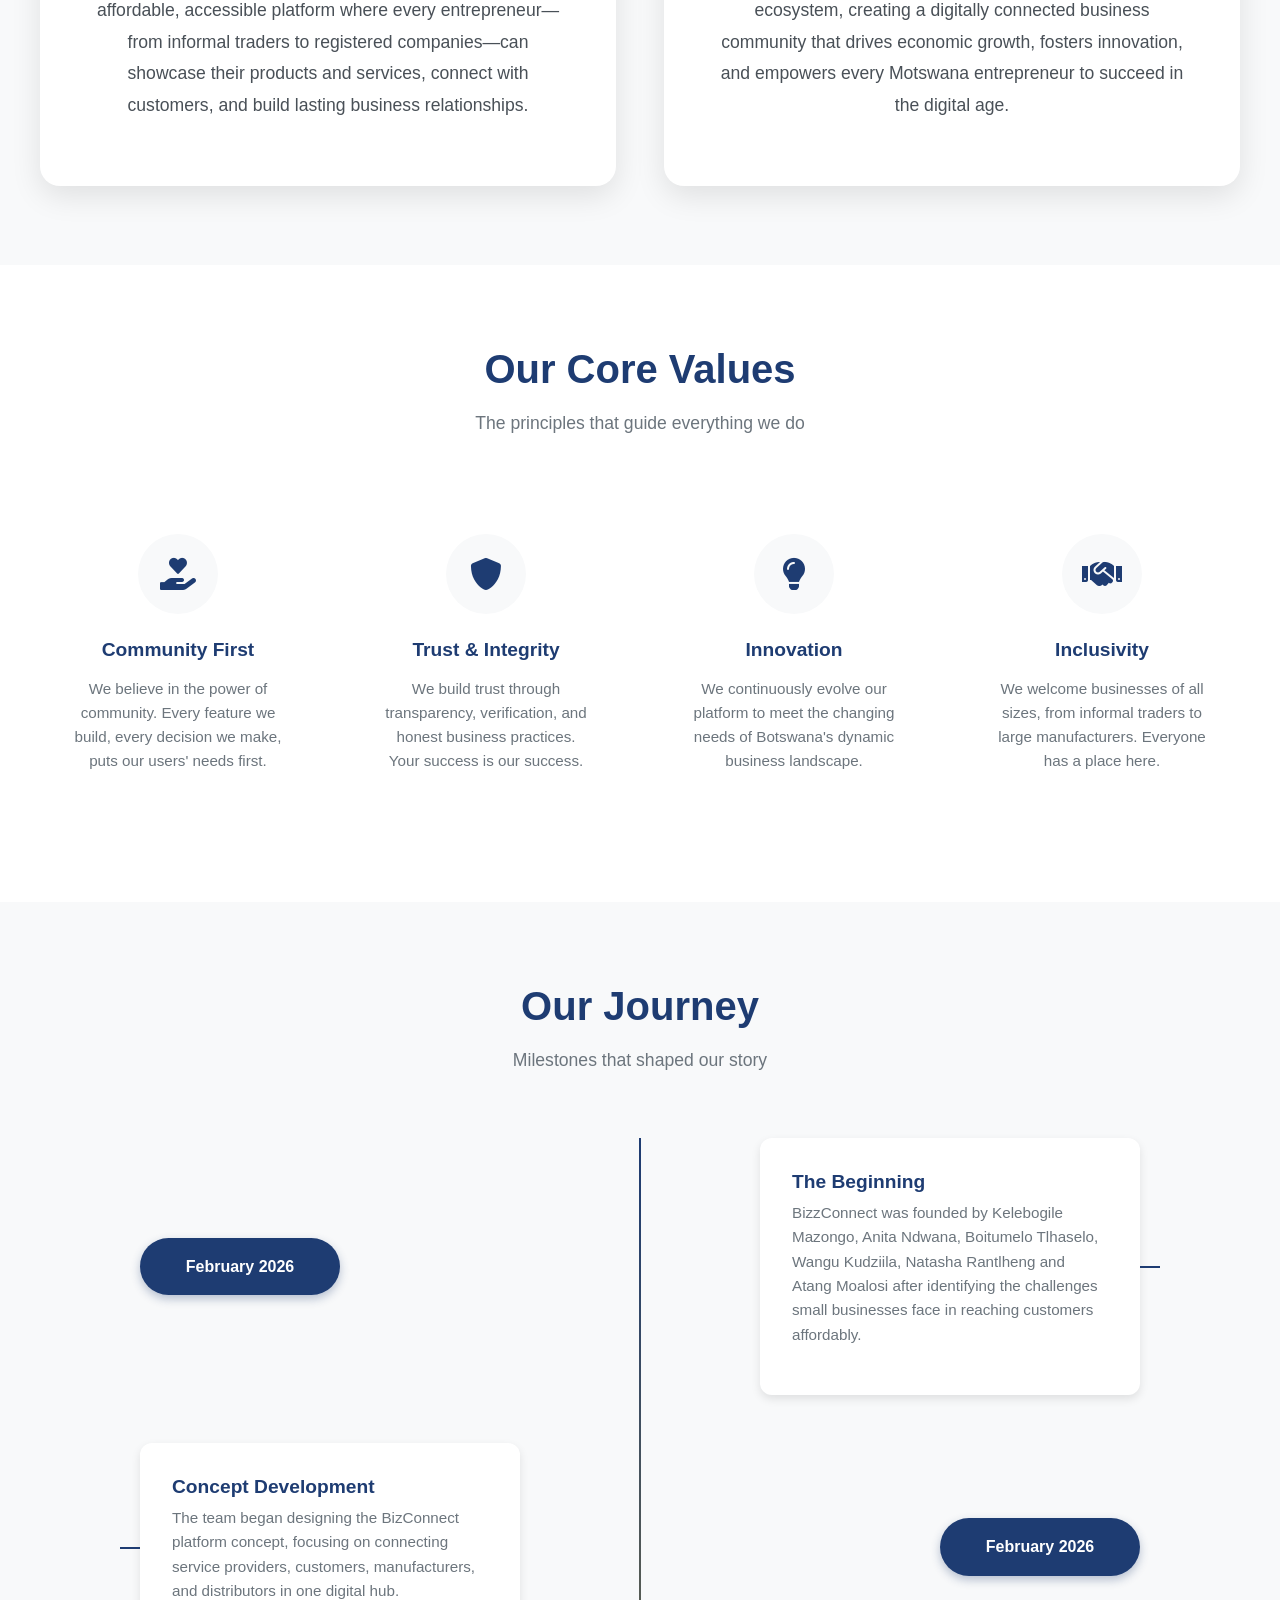
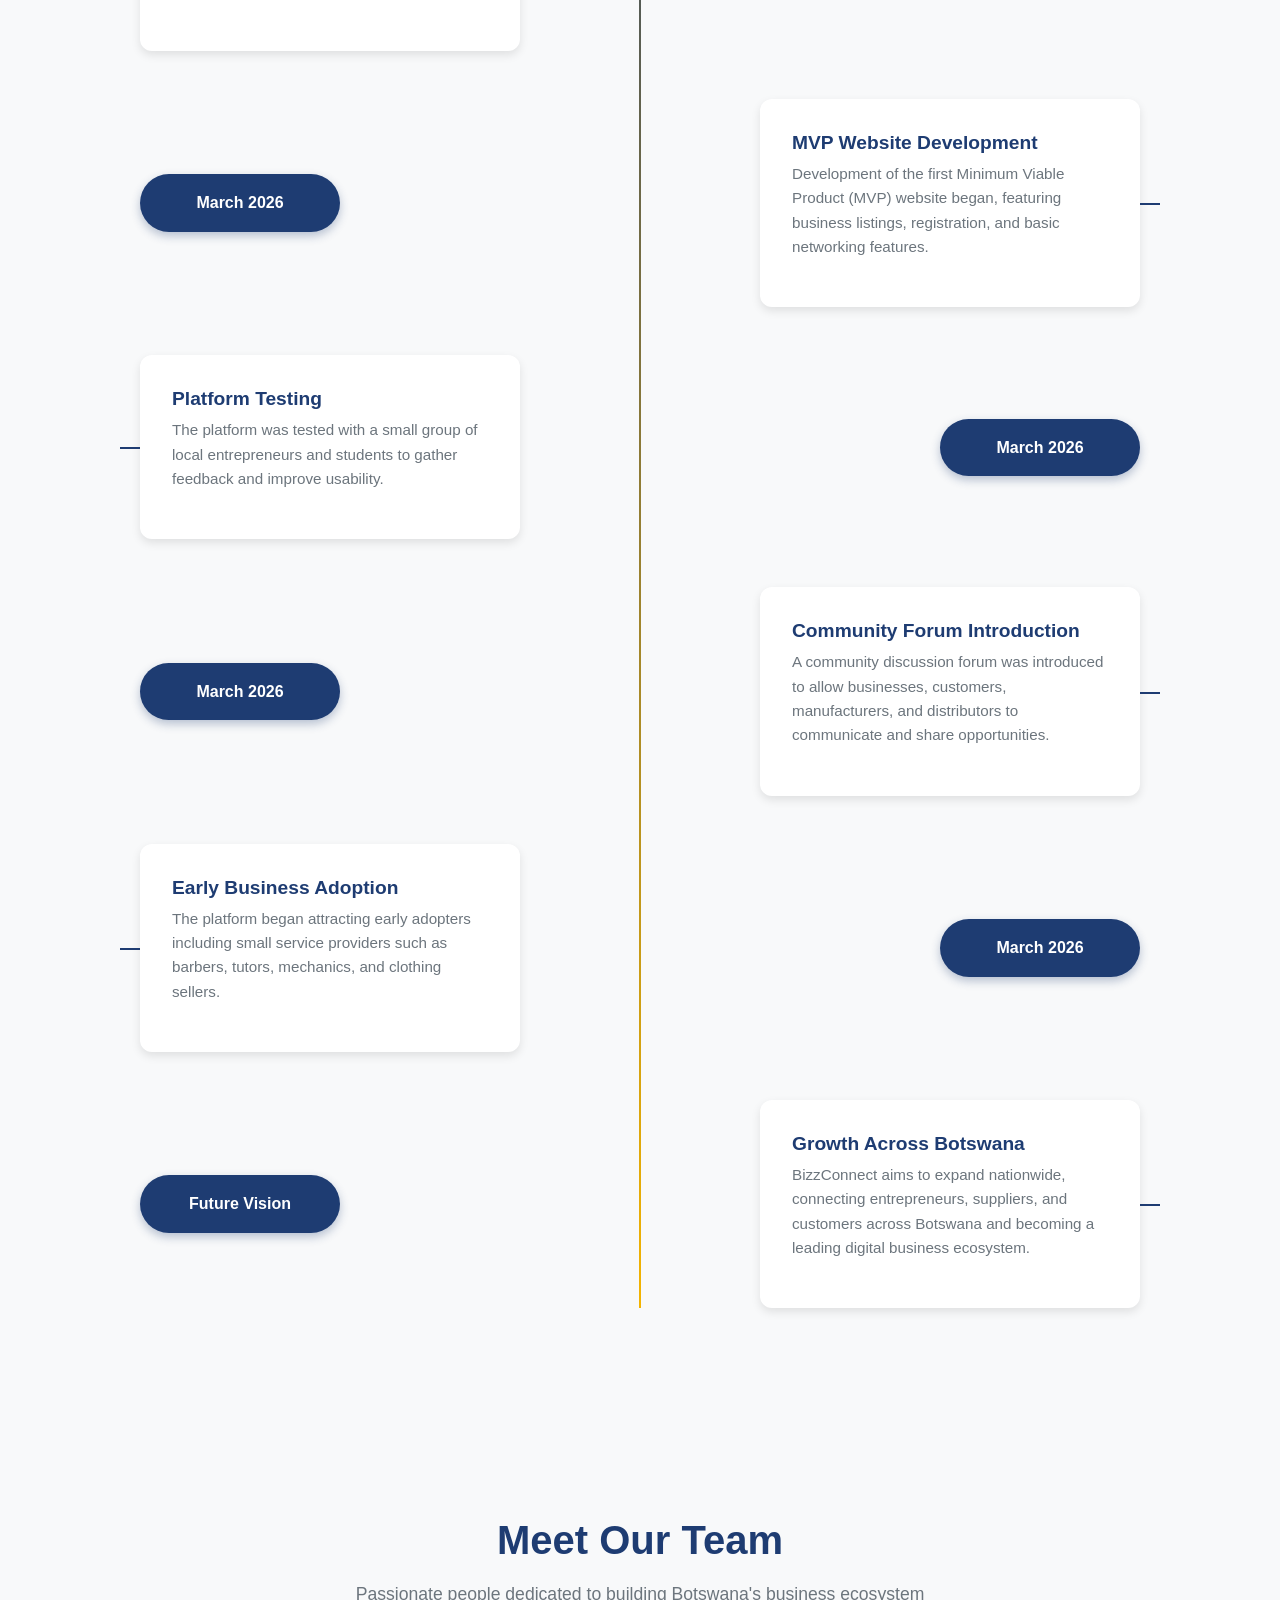
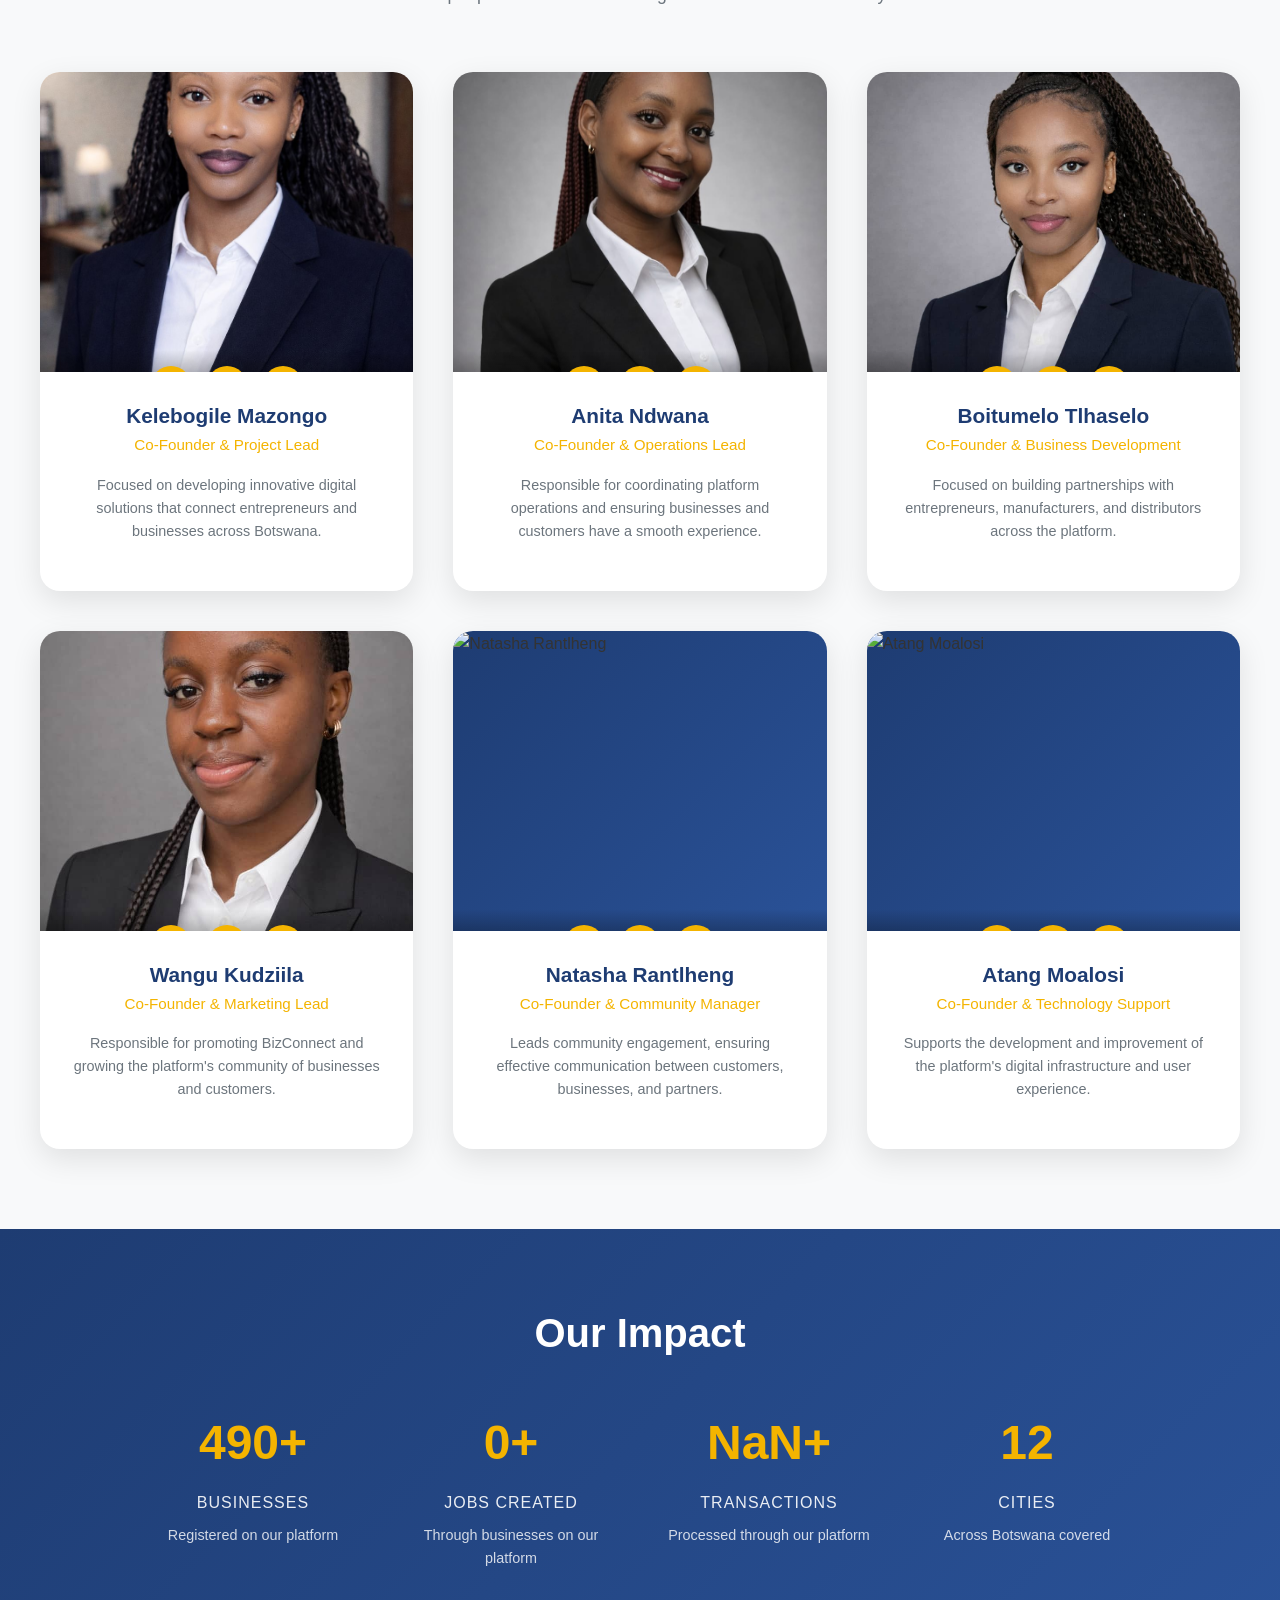
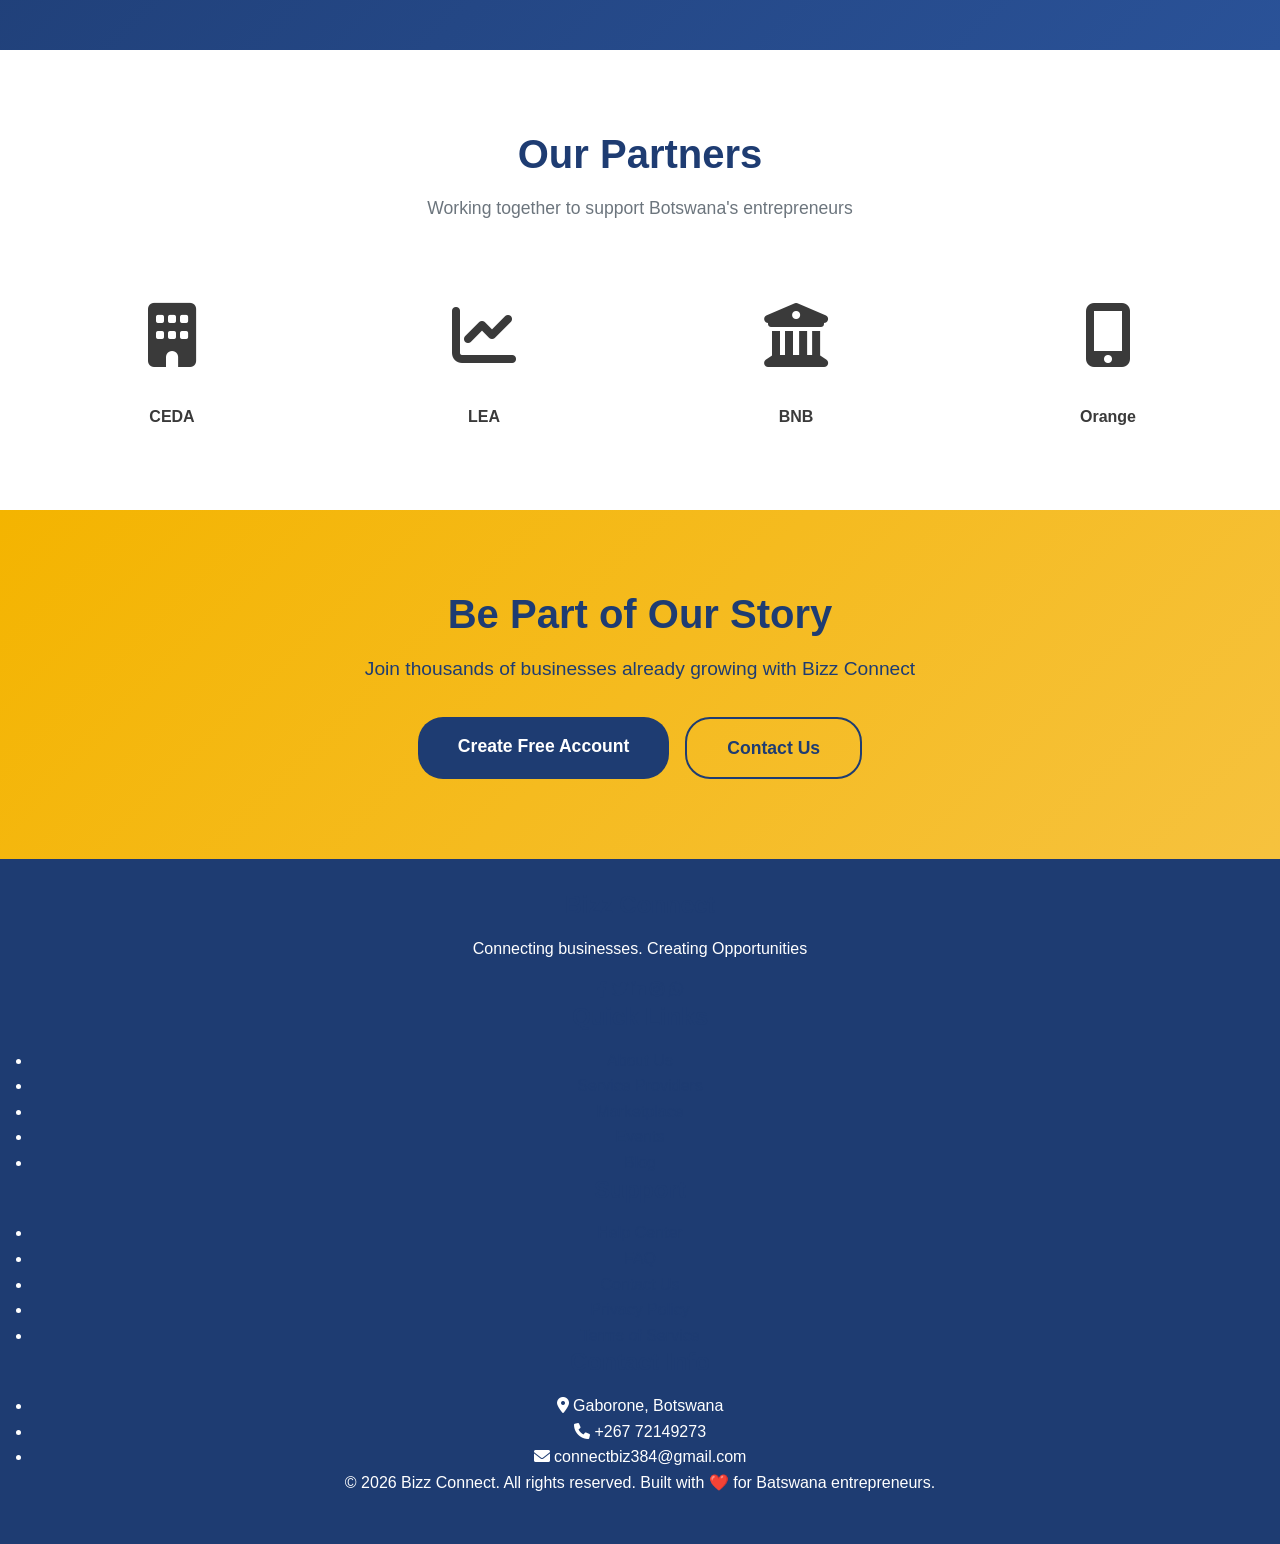
==== commit 22e50342: "Update about.html" ====
--- a/about.html
+++ b/about.html
@@ -999,7 +999,7 @@
         <!-- Team Member 4 -->
         <div class="team-card" data-aos="fade-up" data-aos-delay="400">
             <div class="team-image">
-                <img src="https://images.unsplash.com/photo-1524504388940-b1c1722653e1?ixlib=rb-1.2.1&auto=format&fit=crop&w=634&q=80" alt="Wangu Kudziila">
+                <img src="WhatsApp Image 2026-03-14 at 12.21.59.jpeg" alt="Wangu Kudziila">
                 <div class="team-social">
                     <a href="#"><i class="fab fa-linkedin-in"></i></a>
                     <a href="#"><i class="fab fa-twitter"></i></a>
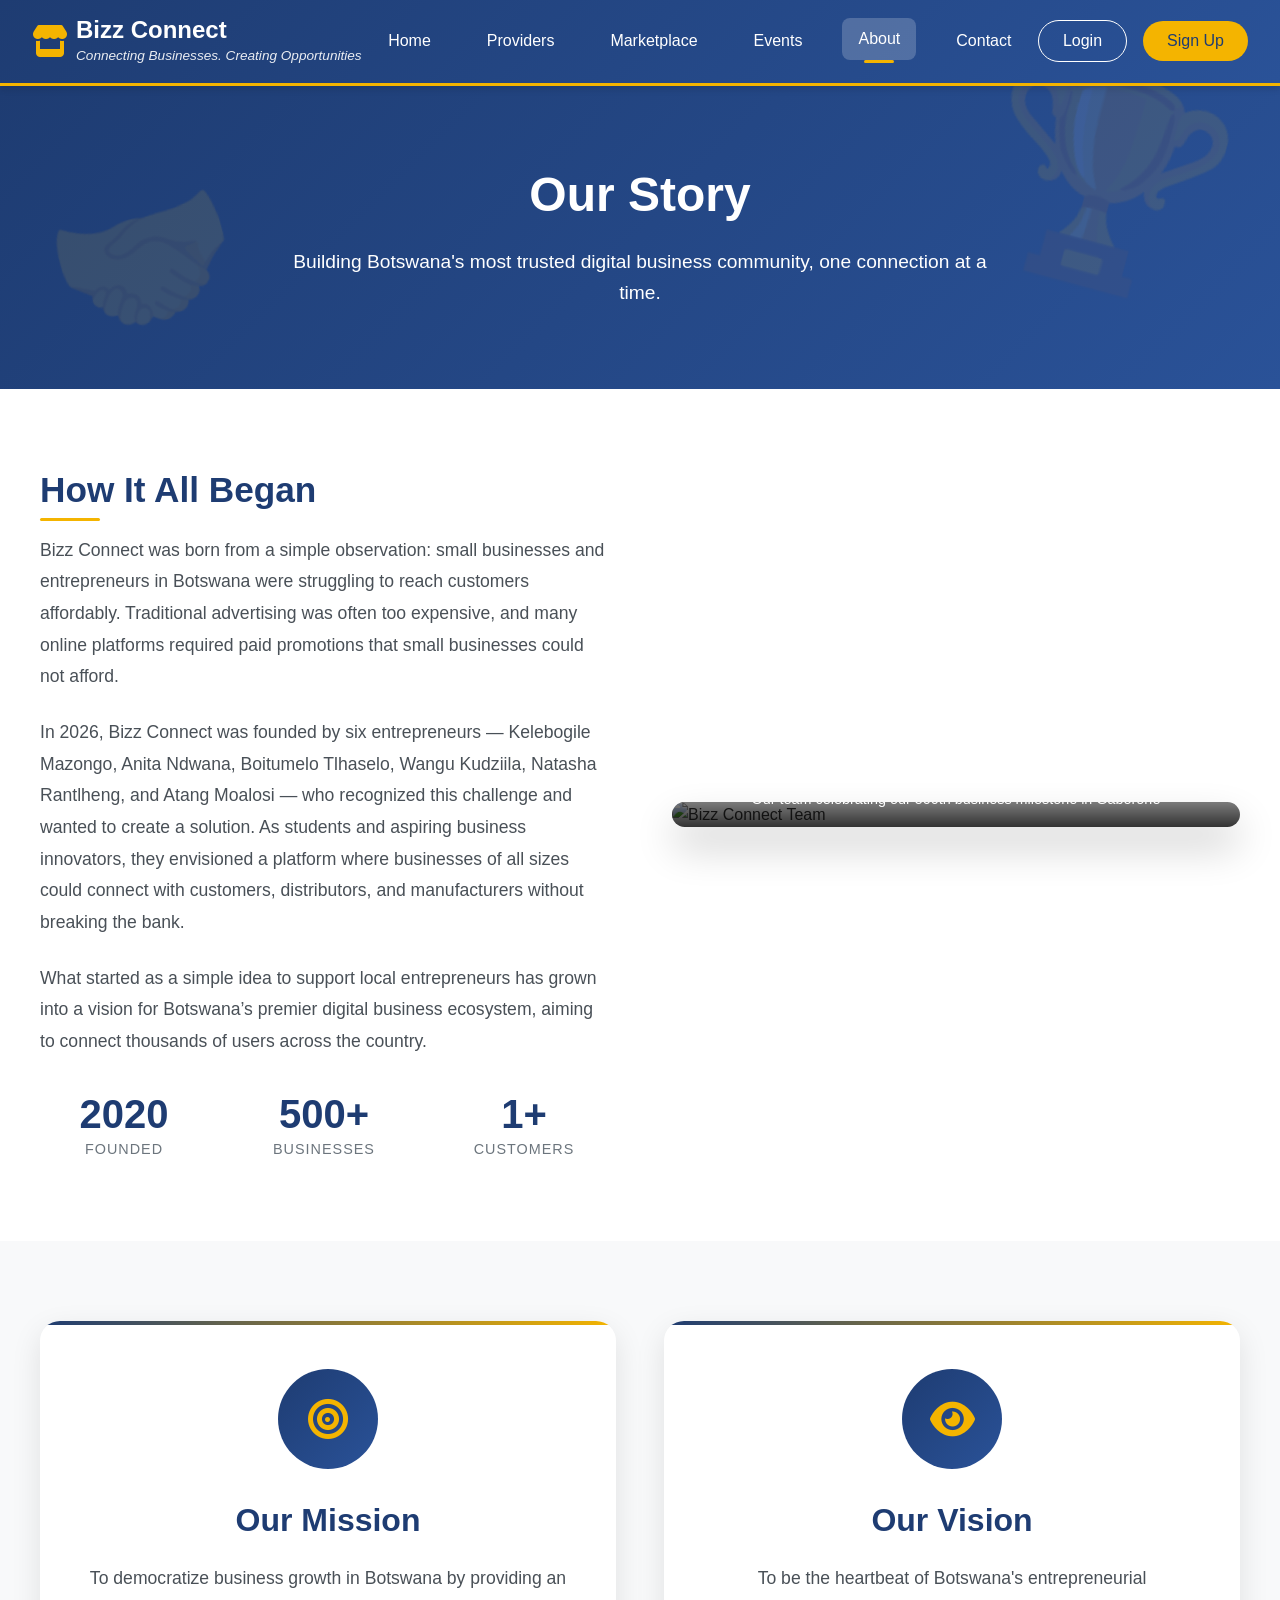
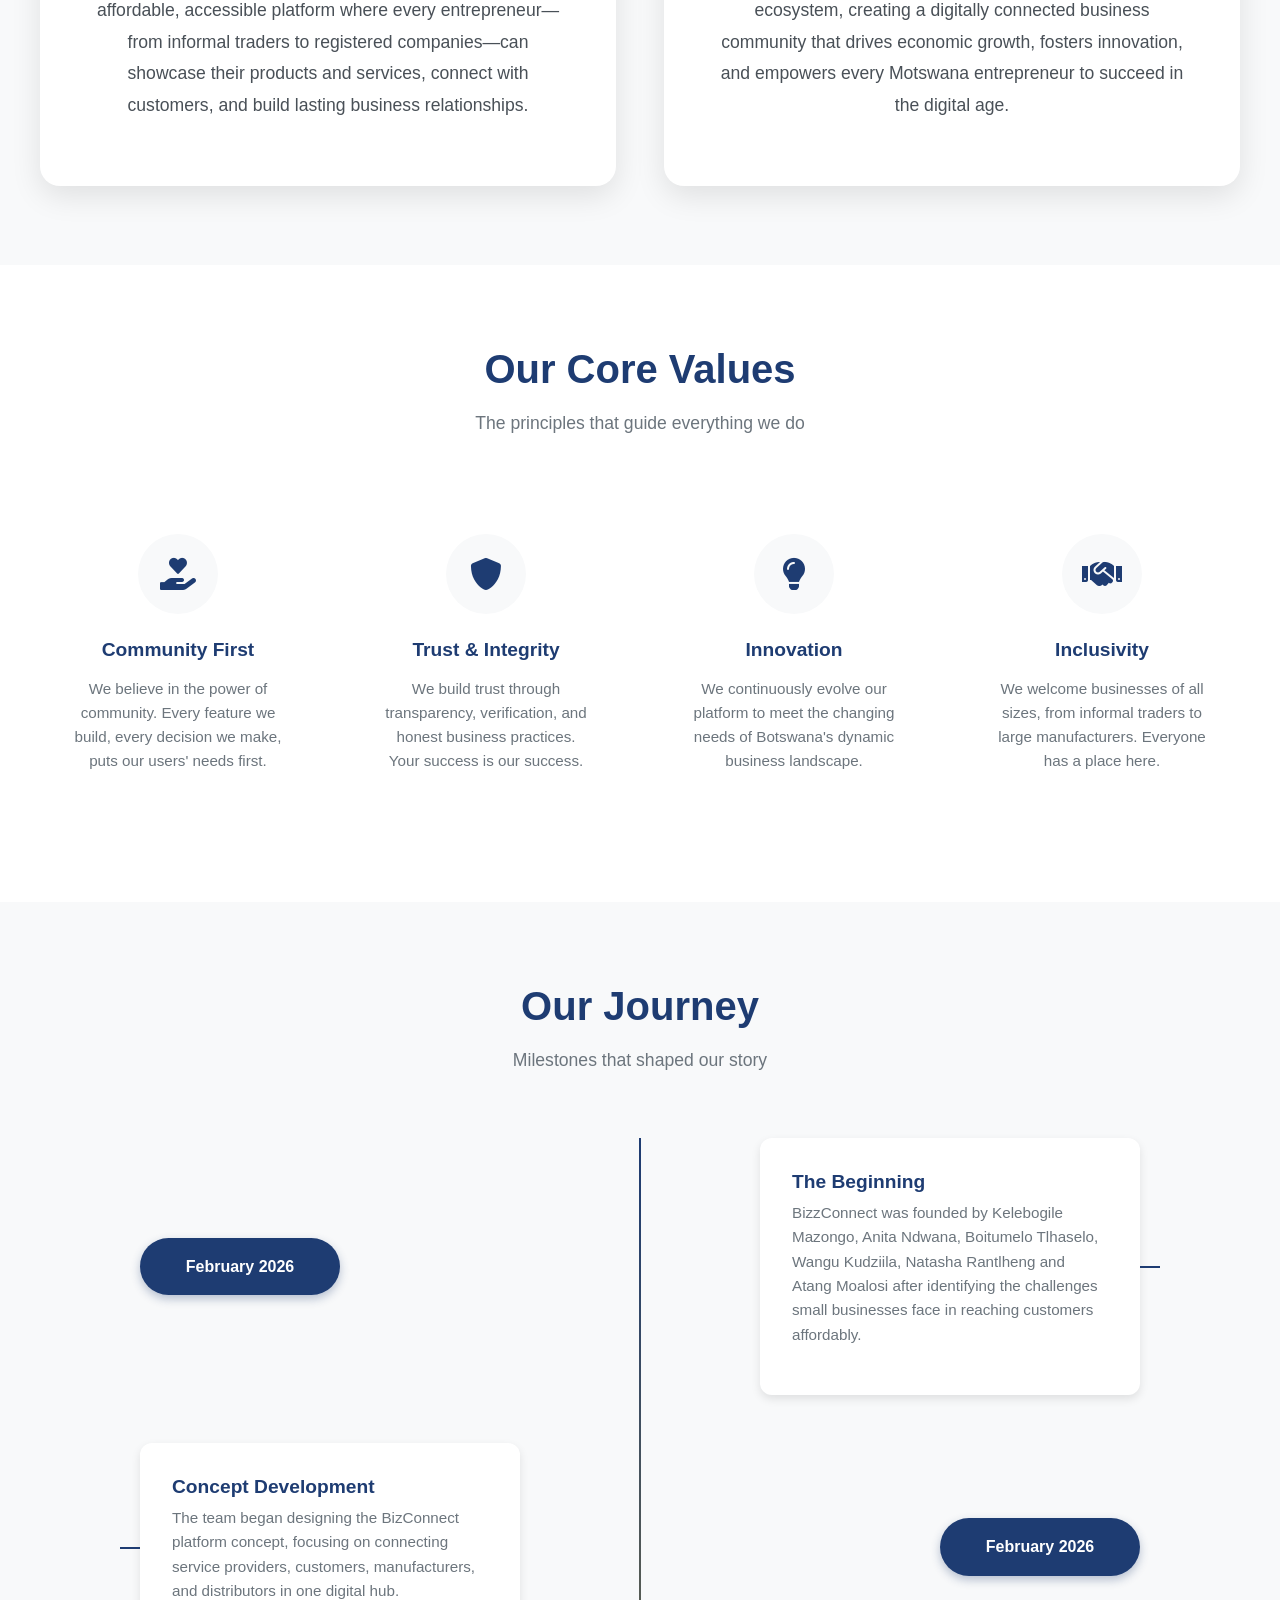
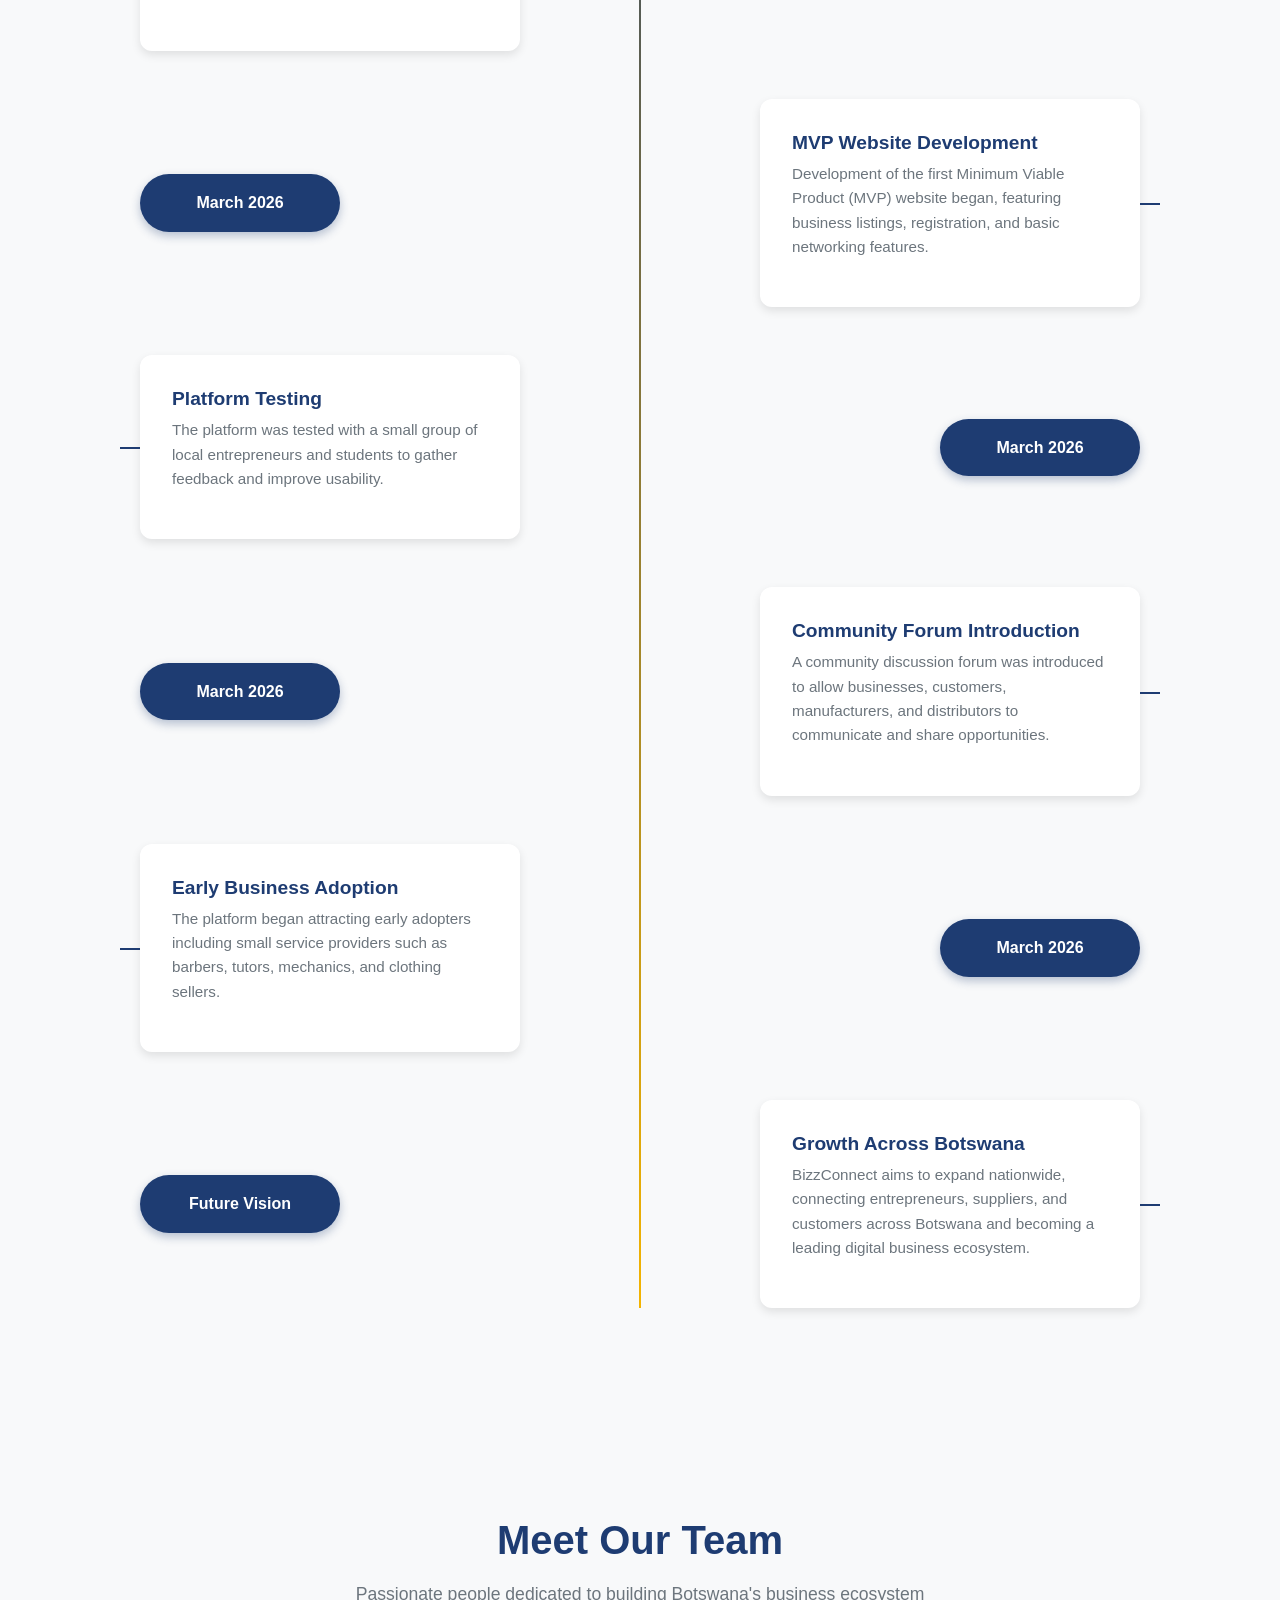
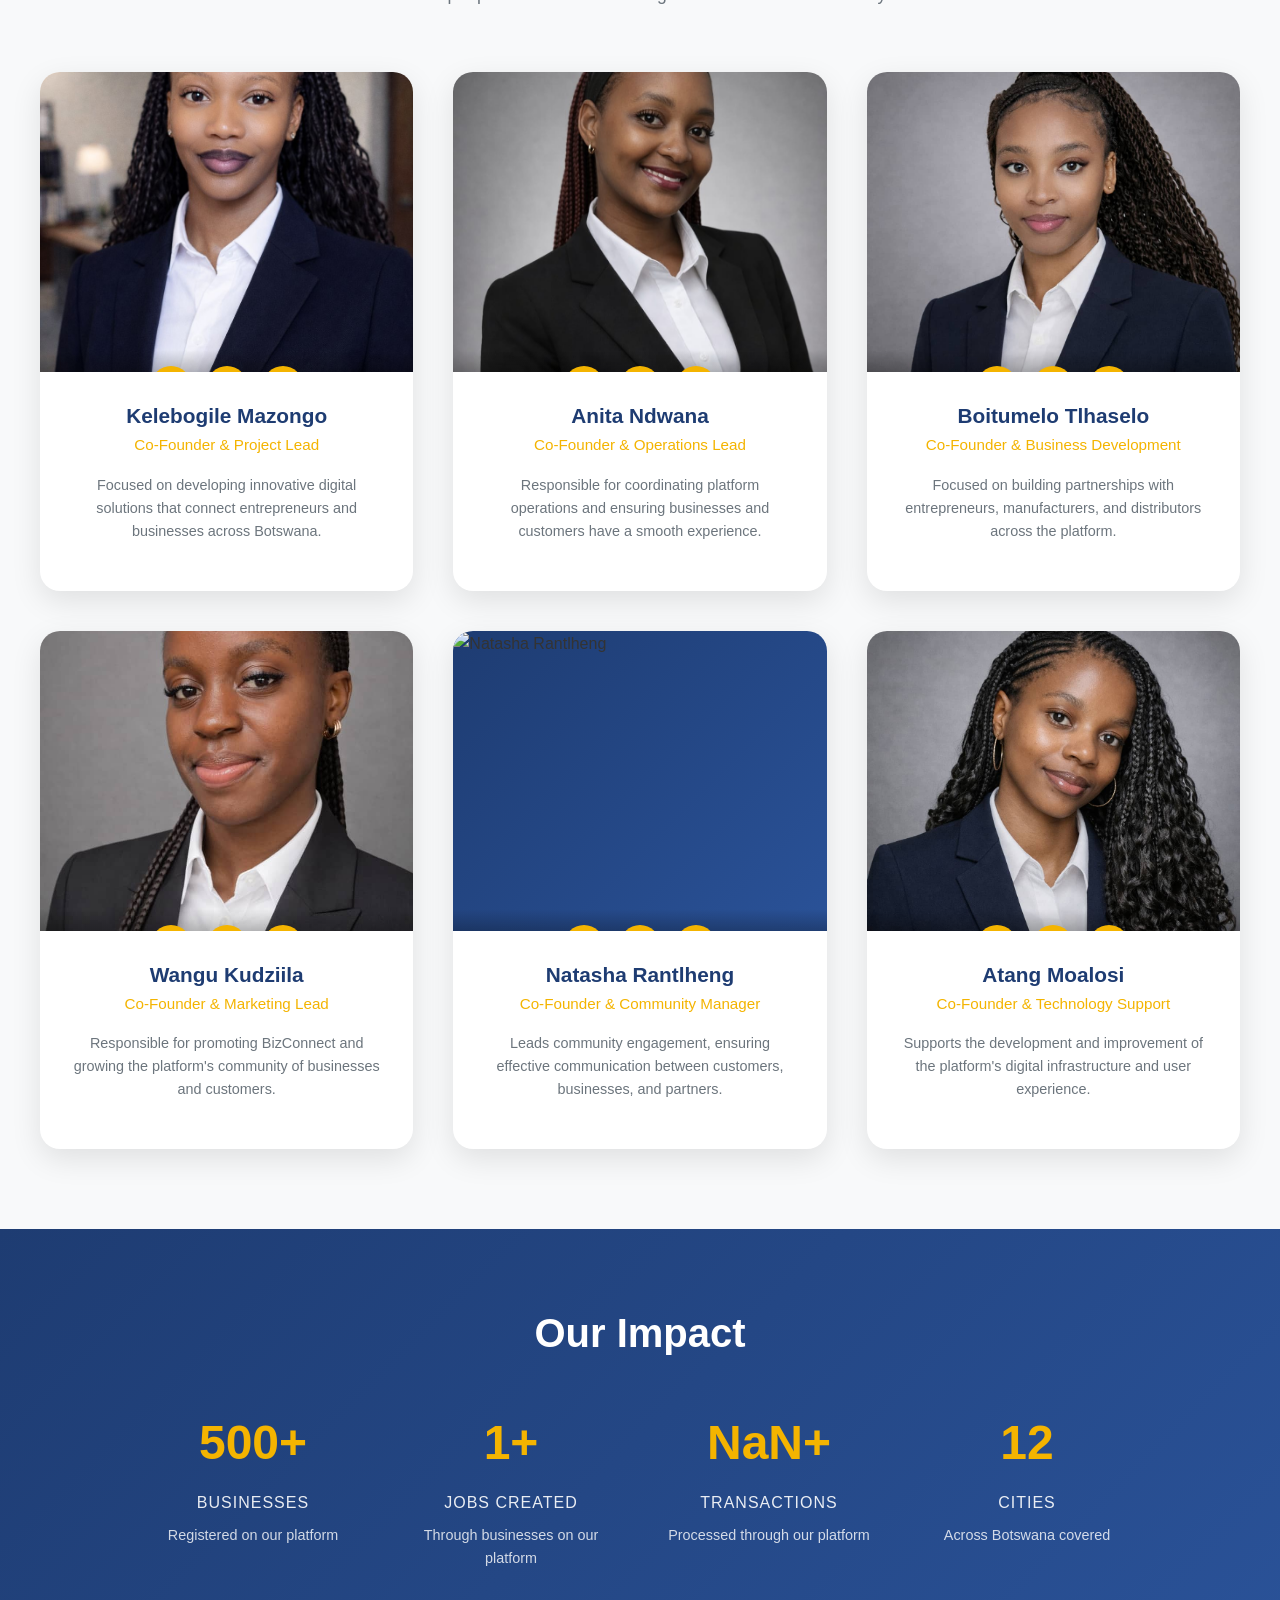
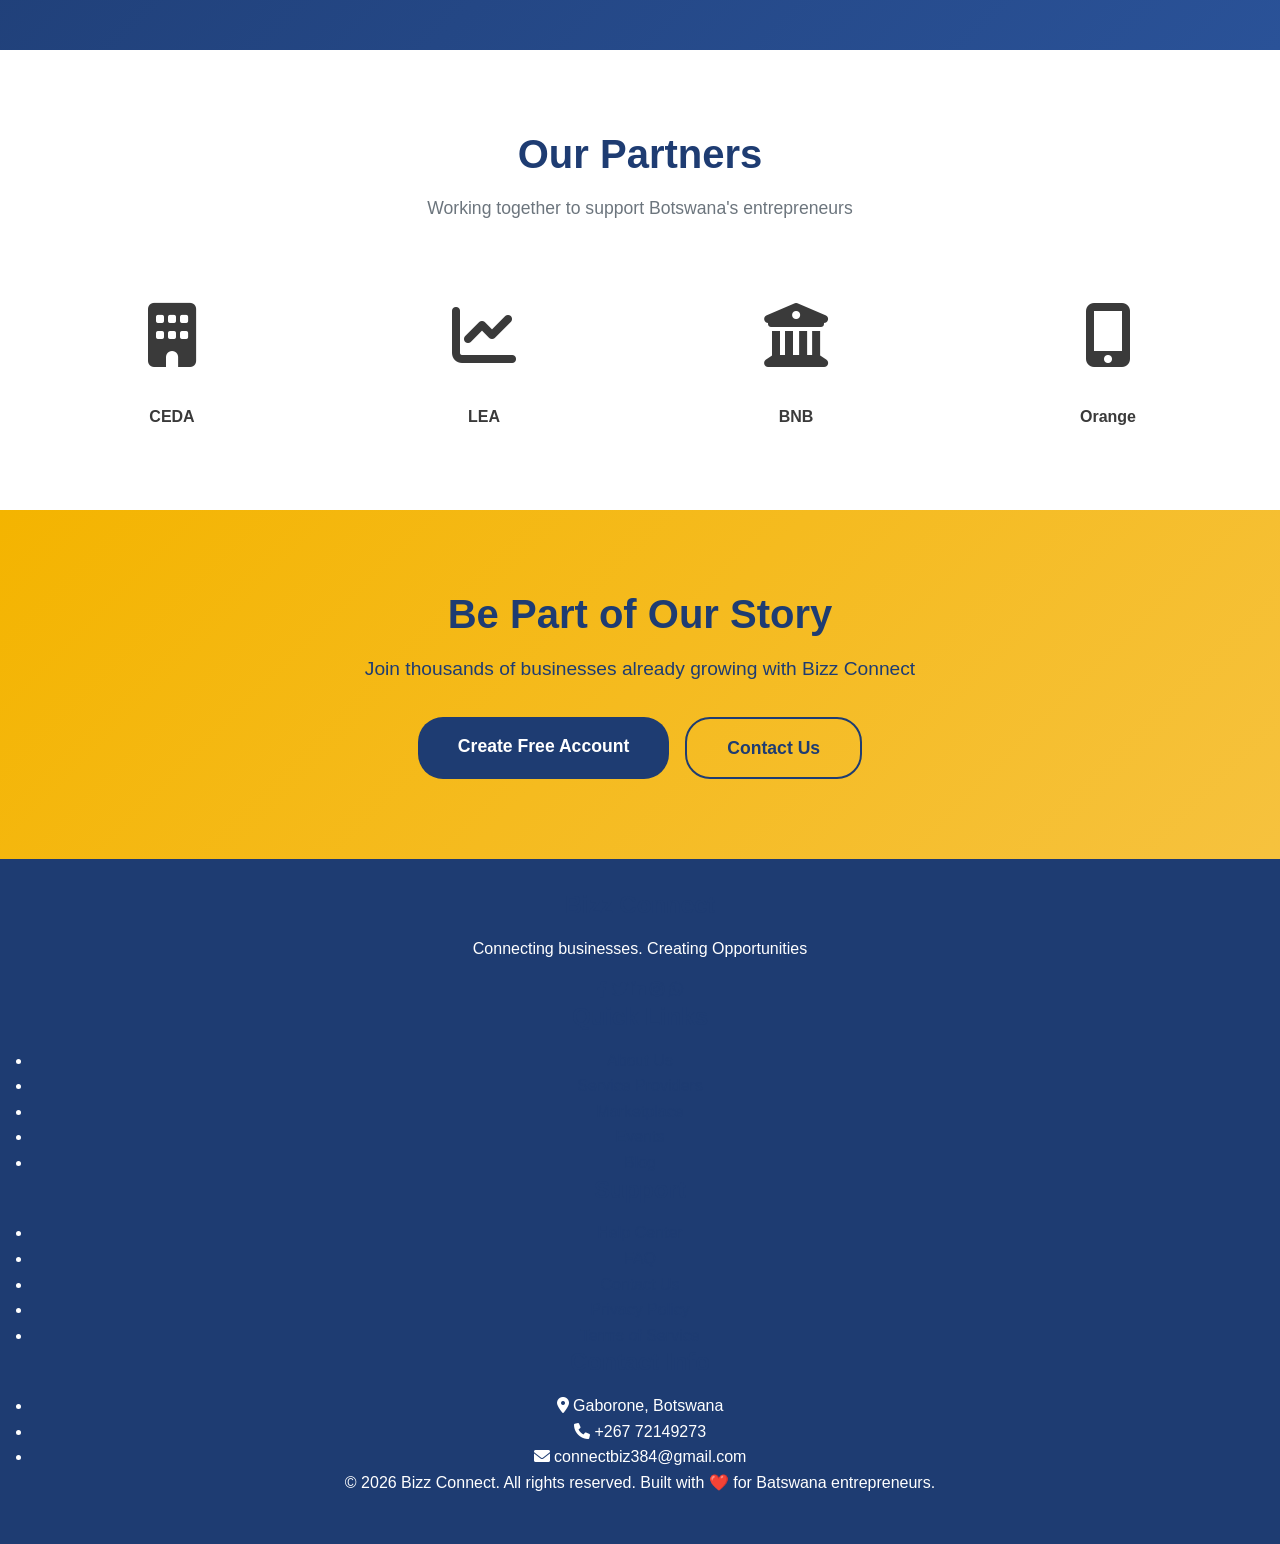
==== commit 6f71c474: "Update about.html" ====
--- a/about.html
+++ b/about.html
@@ -1033,7 +1033,7 @@
         <!-- Team Member 6 -->
         <div class="team-card" data-aos="fade-up" data-aos-delay="600">
             <div class="team-image">
-                <img src="https://images.unsplash.com/photo-1500648767791-00dcc994a43e?ixlib=rb-1.2.1&auto=format&fit=crop&w=634&q=80" alt="Atang Moalosi">
+                <img src="WhatsApp Image 2026-03-14 at 12.27.20.jpeg" alt="Atang Moalosi">
                 <div class="team-social">
                     <a href="#"><i class="fab fa-linkedin-in"></i></a>
                     <a href="#"><i class="fab fa-twitter"></i></a>
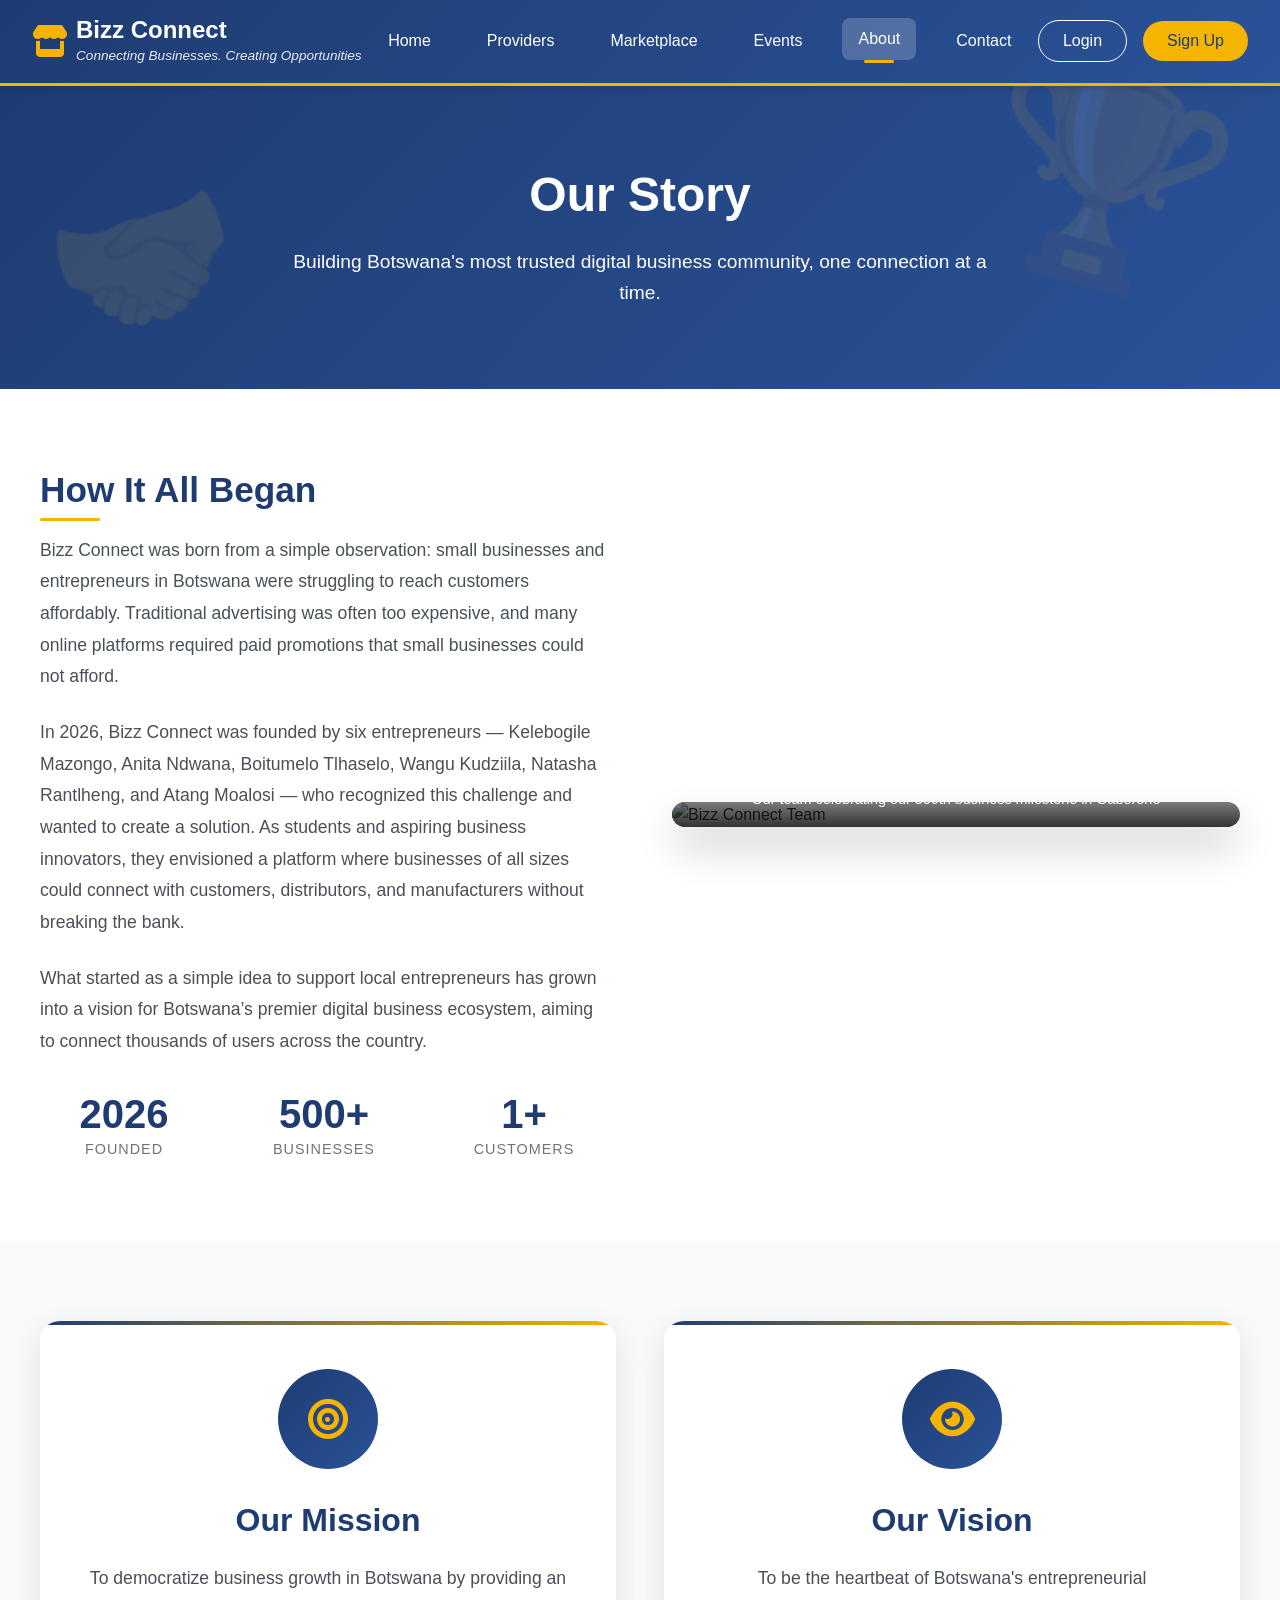
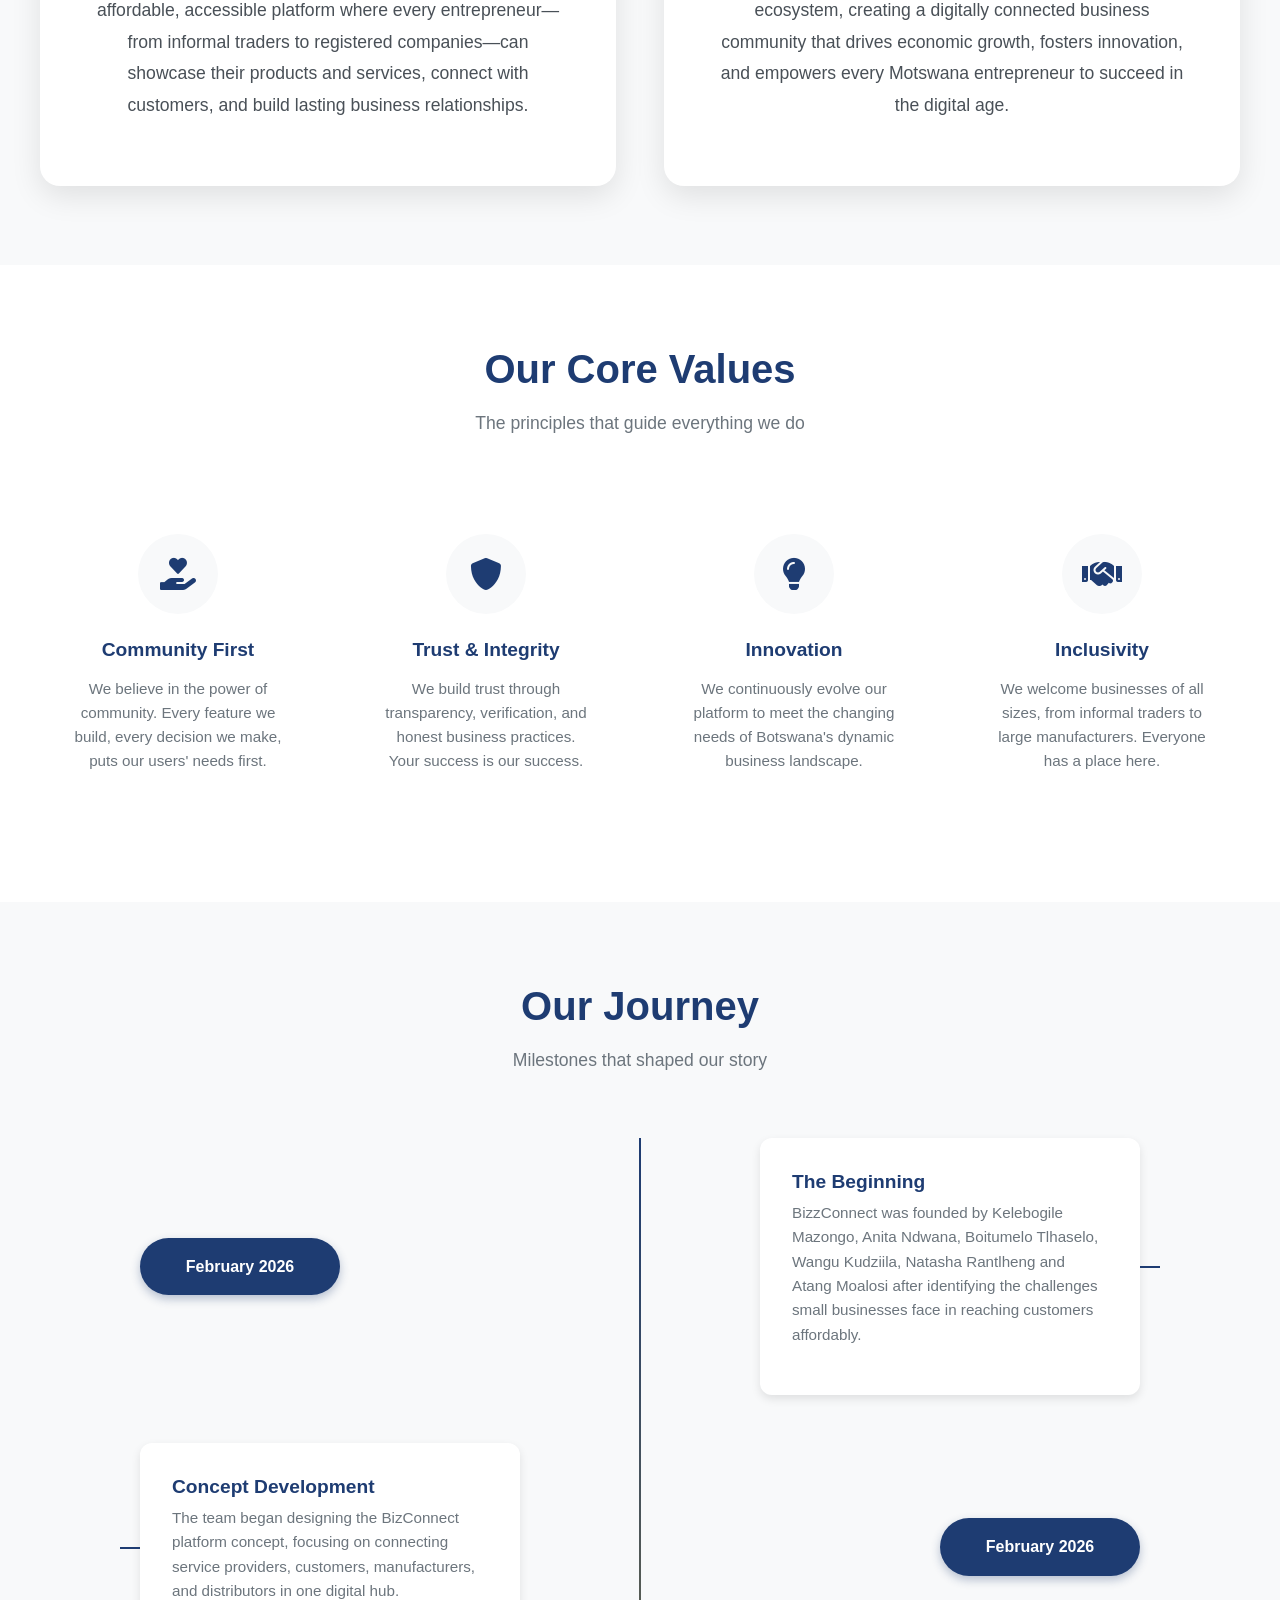
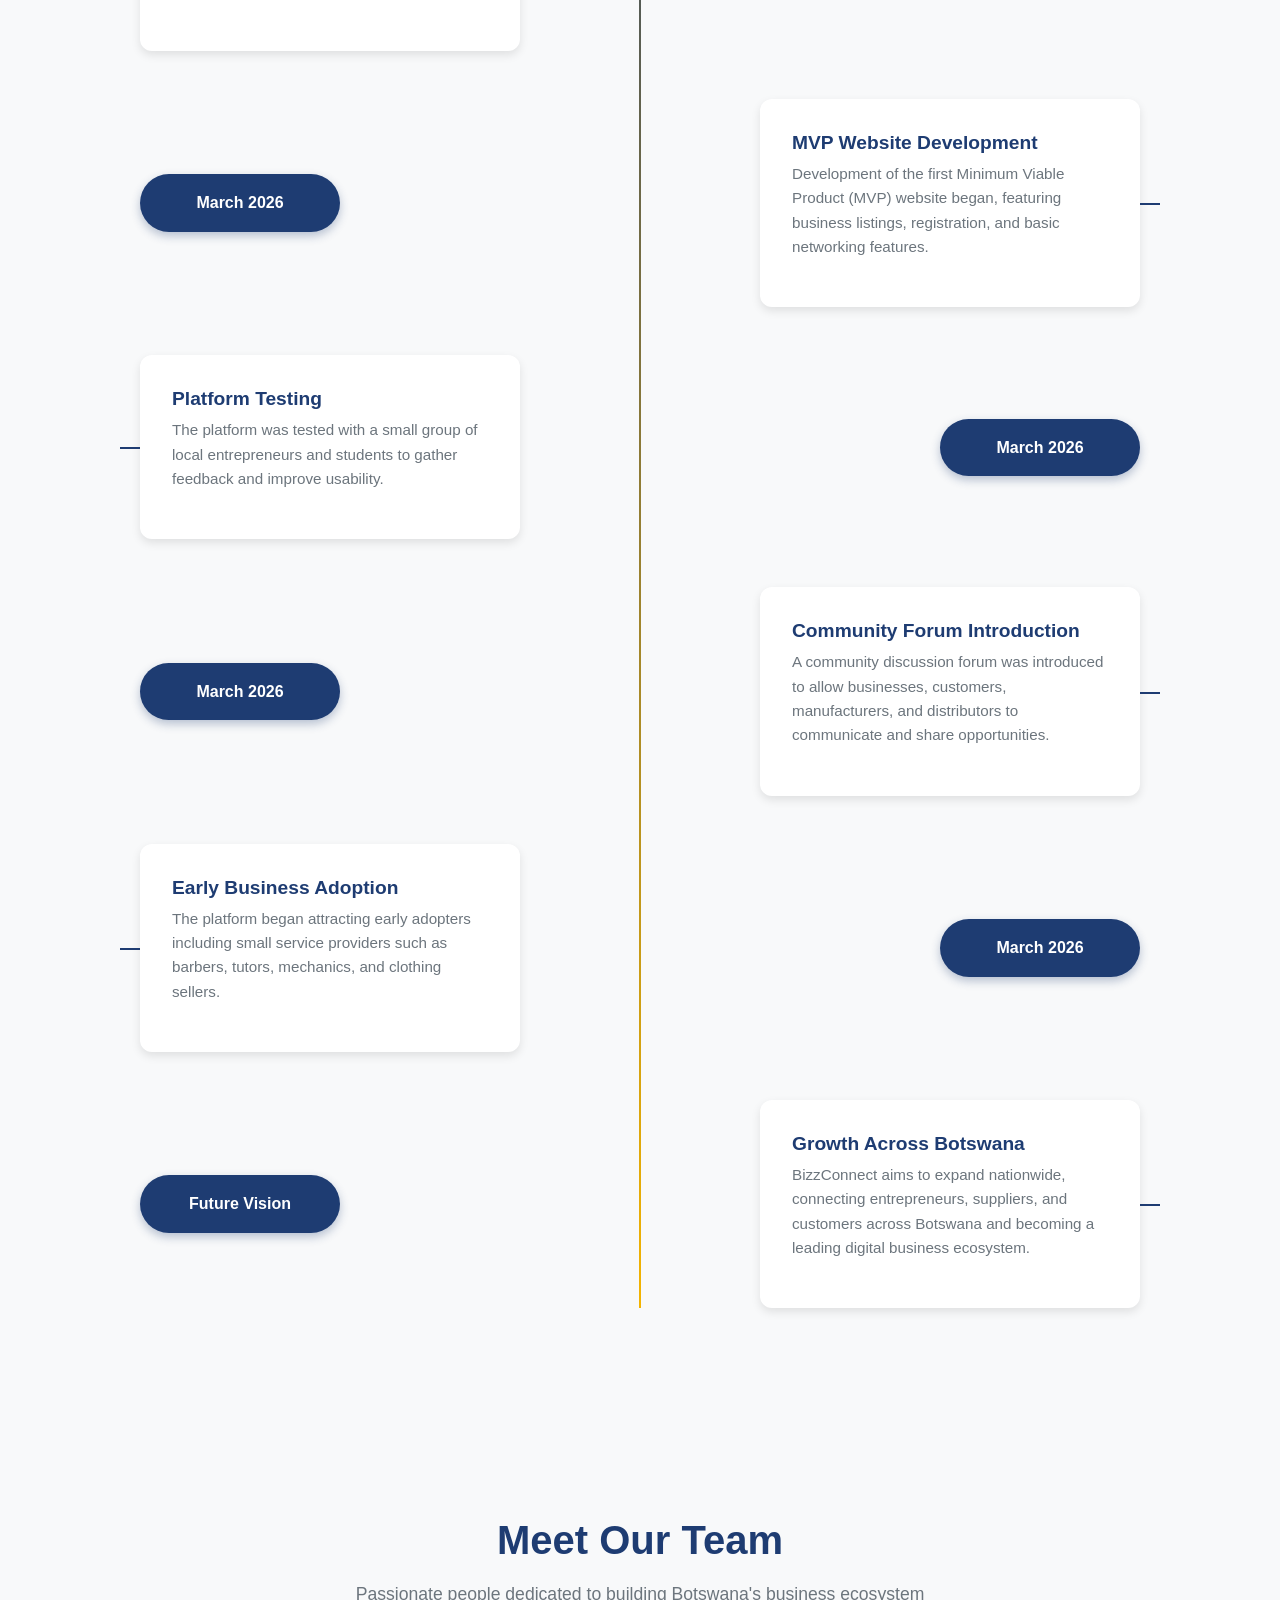
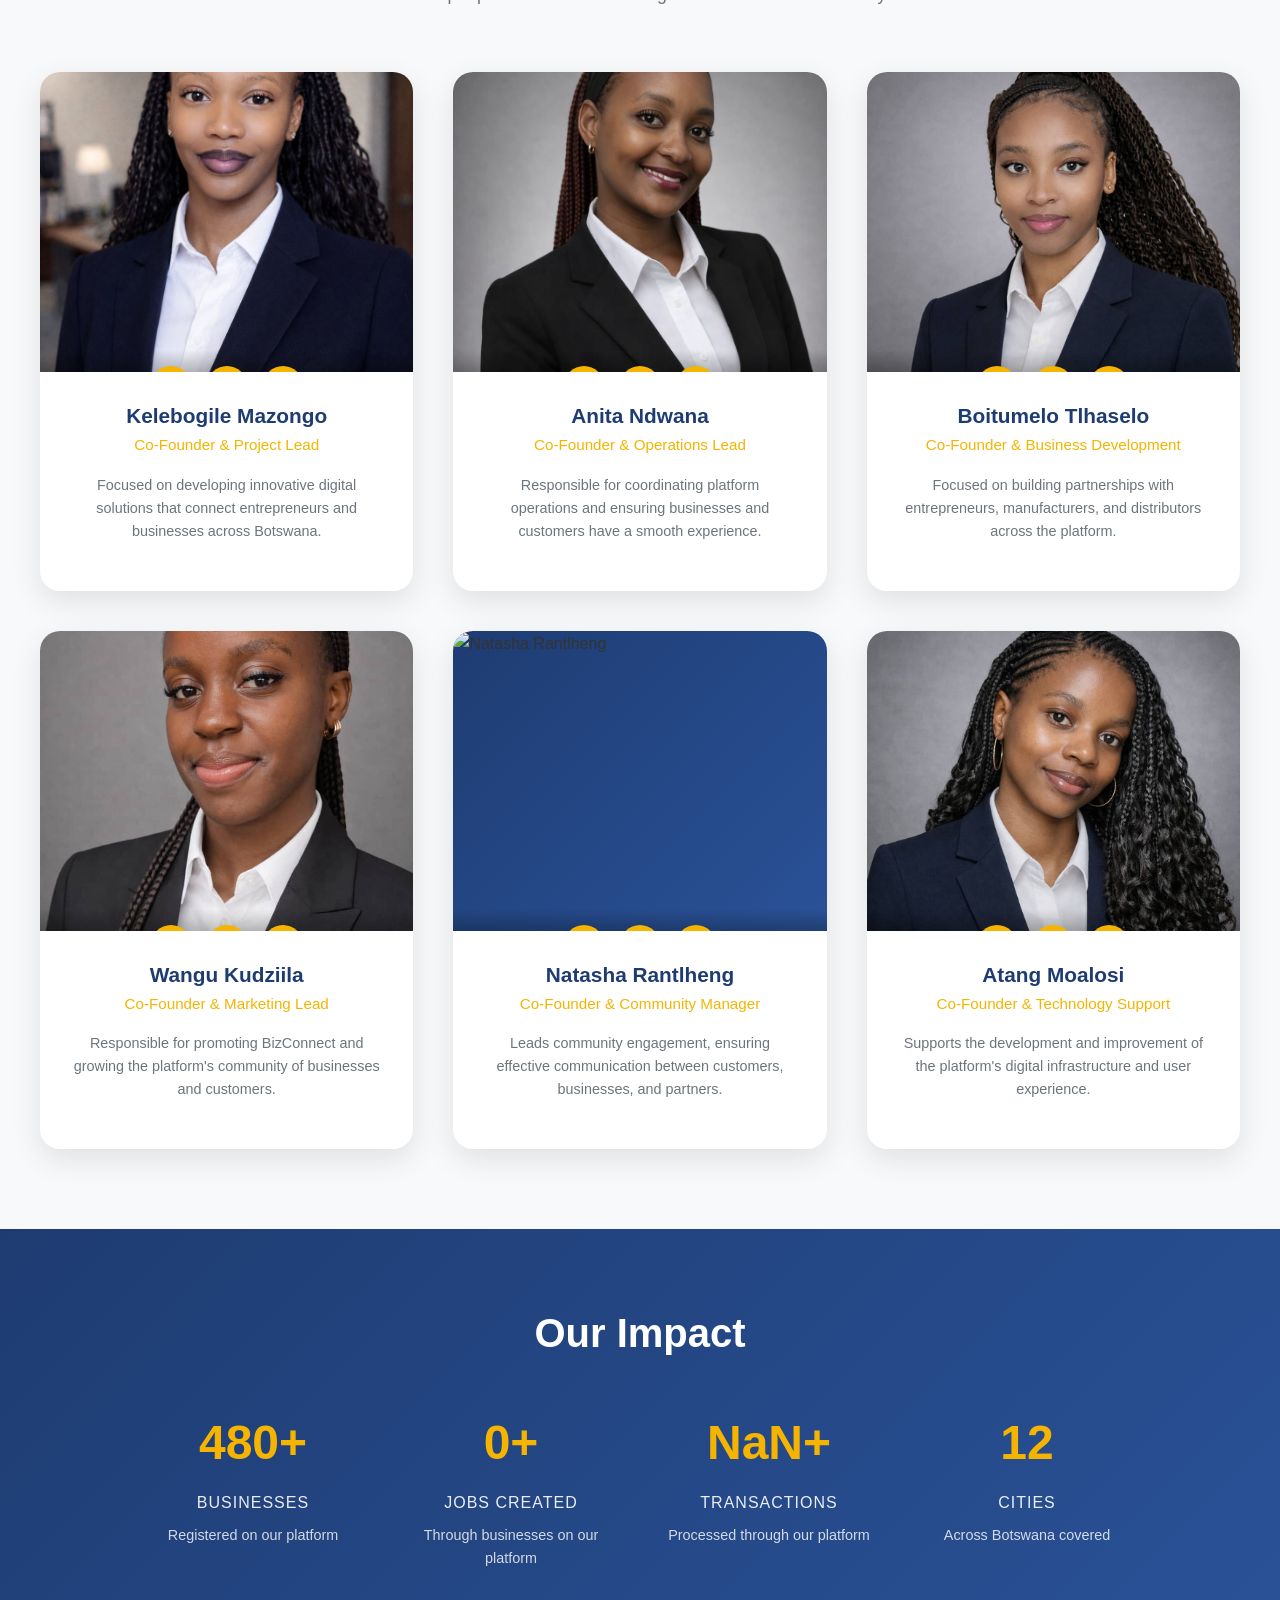
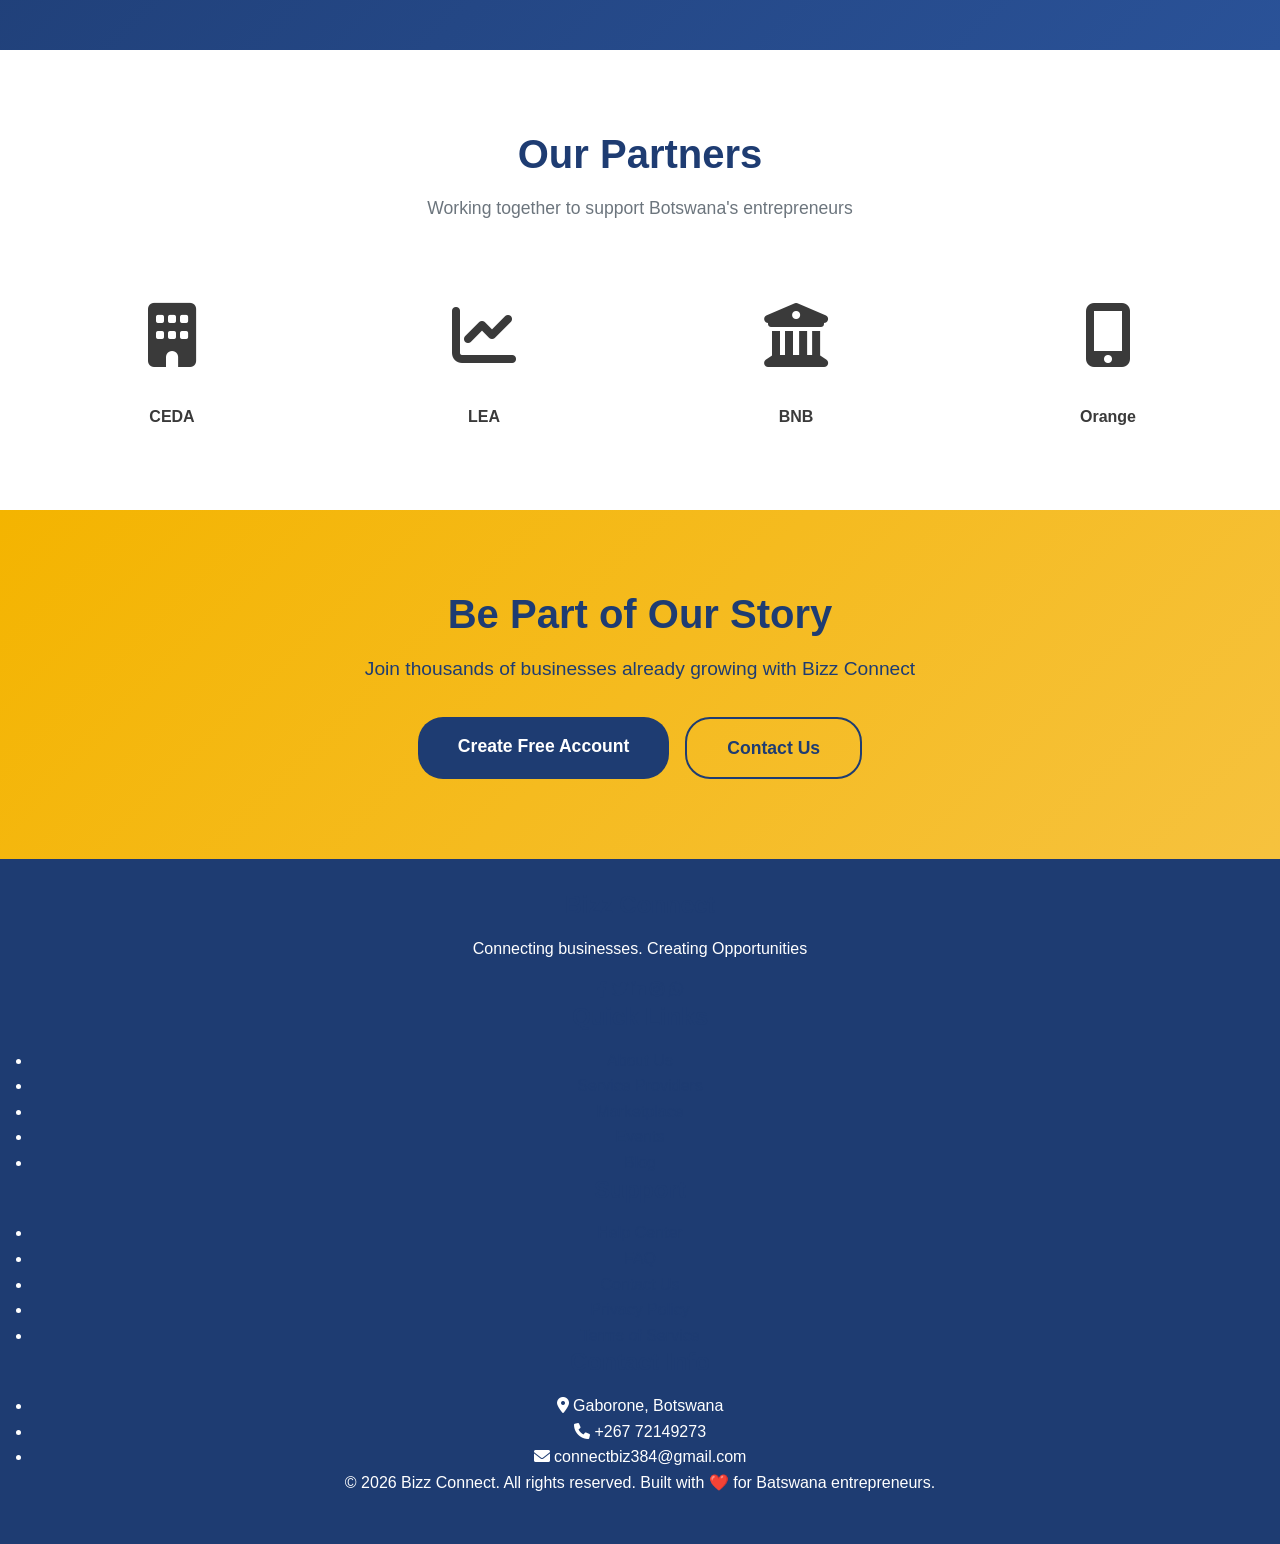
==== commit baee83c5: "Update about.html" ====
--- a/about.html
+++ b/about.html
@@ -785,7 +785,7 @@
 <p>What started as a simple idea to support local entrepreneurs has grown into a vision for Botswana’s premier digital business ecosystem, aiming to connect thousands of users across the country.</p>
                 <div class="story-stats">
                     <div class="story-stat">
-                        <div class="number">2020</div>
+                        <div class="number">2026</div>
                         <div class="label">Founded</div>
                     </div>
                     <div class="story-stat">
@@ -1137,11 +1137,11 @@
                 <h4>Bizz Connect</h4>
                 <p>Connecting businesses. Creating Opportunities</p>
                 <div class="social-links">
-                    <a href="#"><i class="fab fa-facebook-f"></i></a>
-                    <a href="#"><i class="fab fa-twitter"></i></a>
-                    <a href="#"><i class="fab fa-linkedin-in"></i></a>
-                    <a href="#"><i class="fab fa-instagram"></i></a>
-                    <a href="#"><i class="fab fa-whatsapp"></i></a>
+                    <a href="https://www.facebook.com/share/1Gju4NZzSd/"><i class="fab fa-facebook-f"></i></a>
+                    <a href="https://x.com/BizzConnect384"><i class="fab fa-twitter"></i></a>
+                    <a href="https://www.linkedin.com/in/bizz-connect-73b3b03b7?utm_source=share&utm_campaign=share_via&utm_content=profile&utm_medium=android_app"><i class="fab fa-linkedin-in"></i></a>
+                    <a href="https://www.instagram.com/bizzc_onnect?igsh=MWI4Nmd5dDZ4OGo4eA=="><i class="fab fa-instagram"></i></a>
+                    <a href="https://wa.me/message/EOVFBBEEAWQEB1"><i class="fab fa-whatsapp"></i></a>
                 </div>
             </div>
             
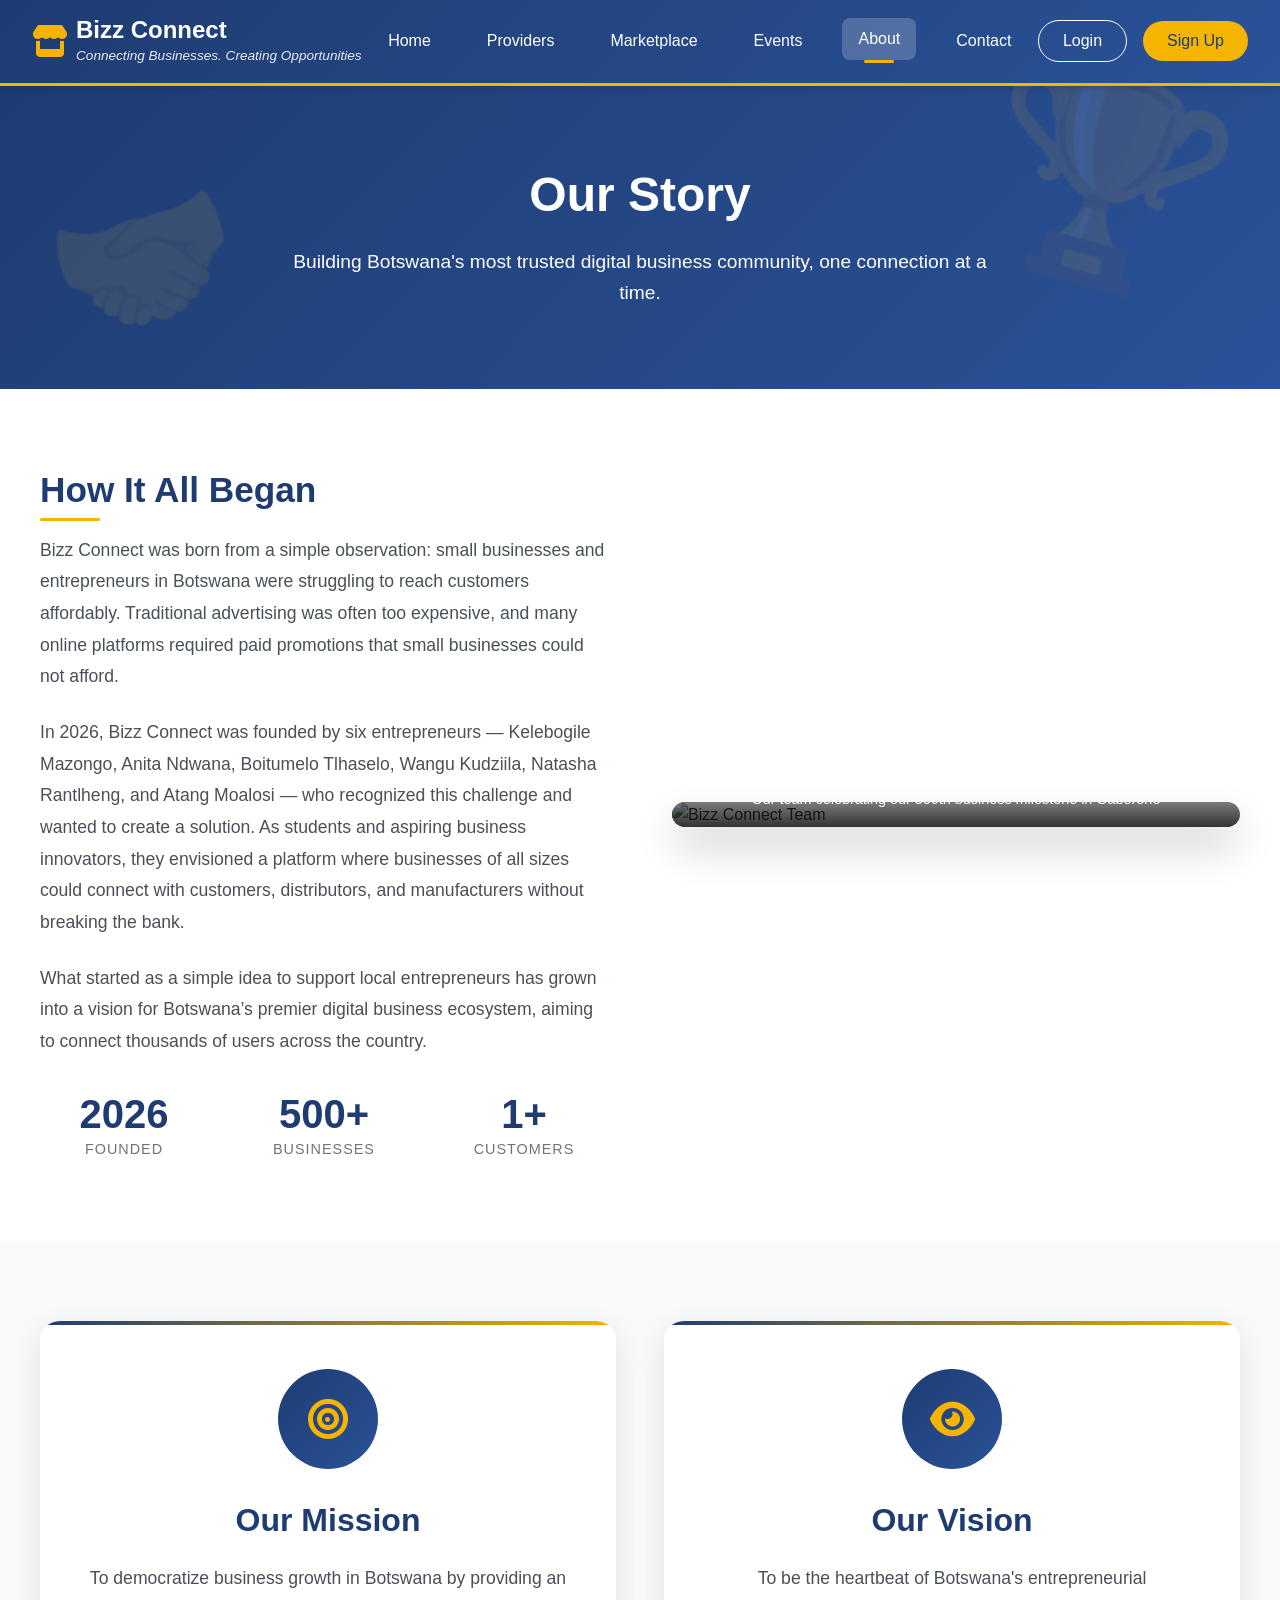
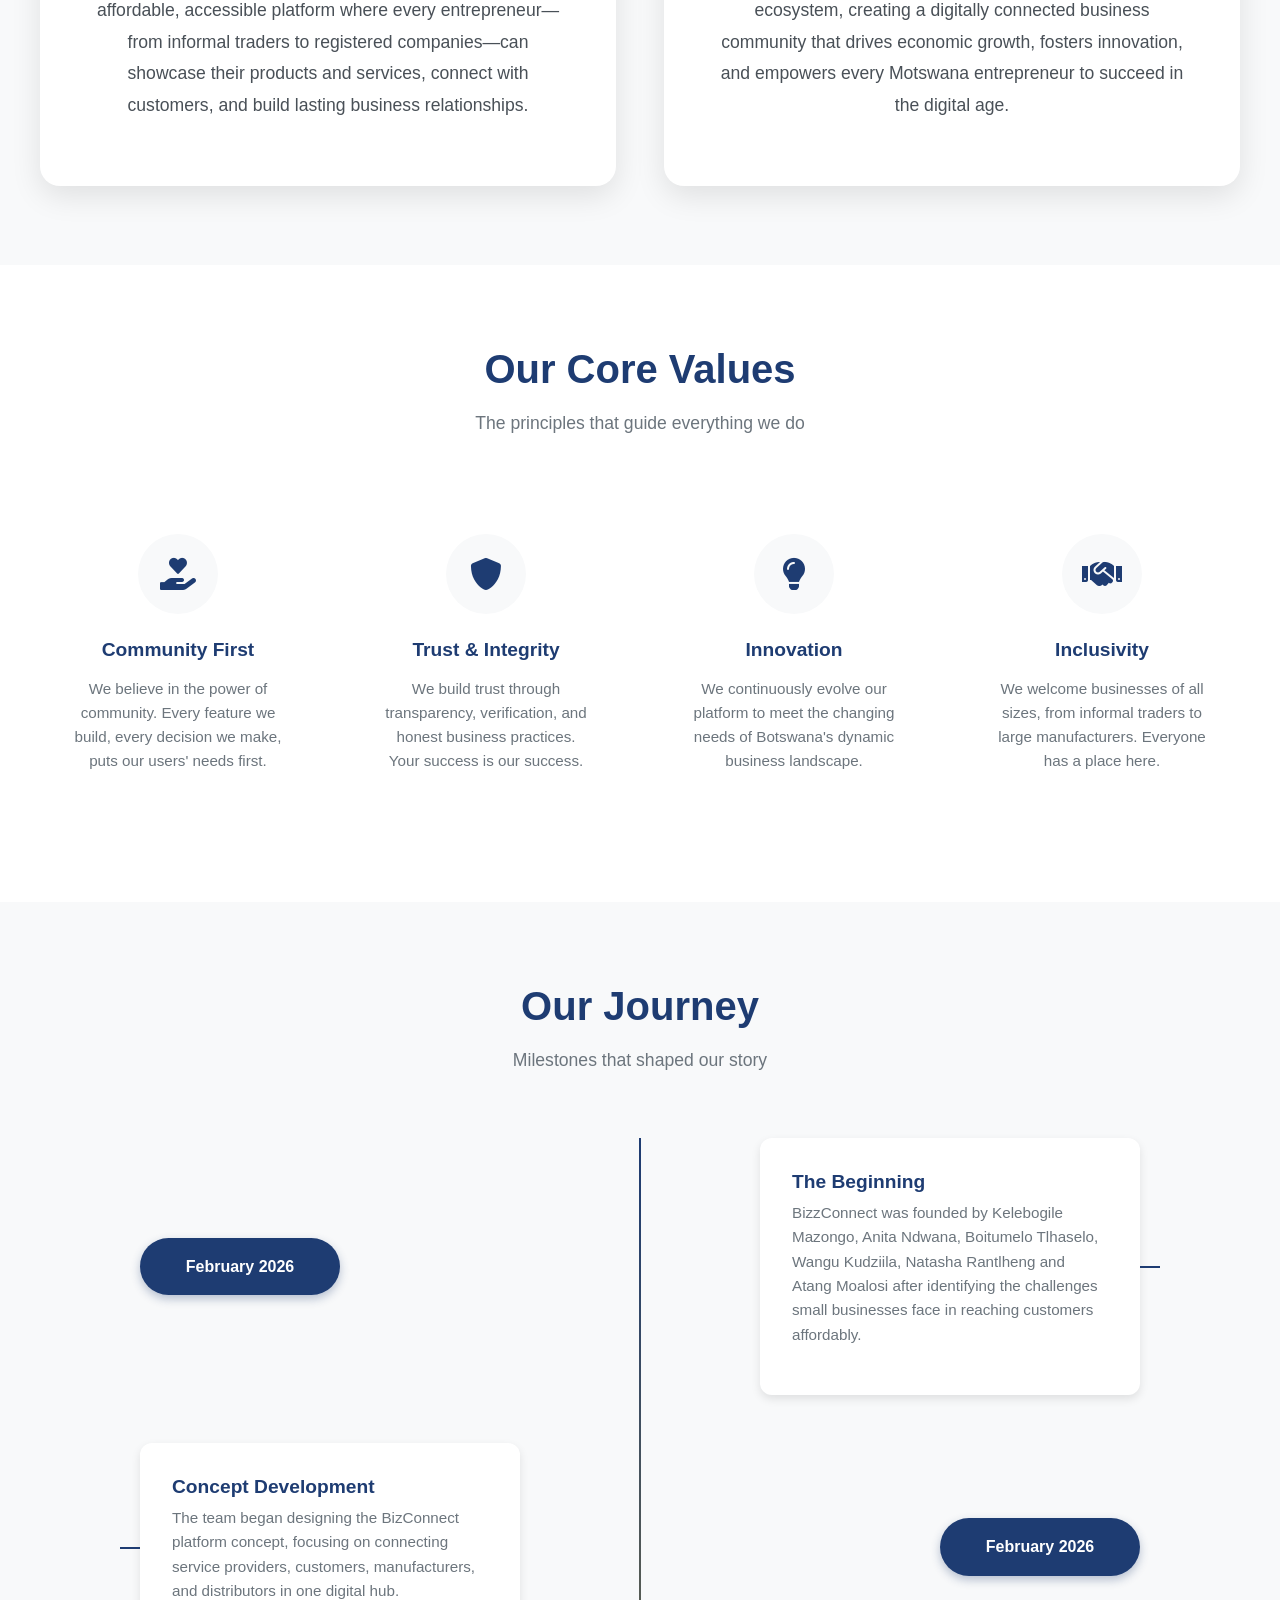
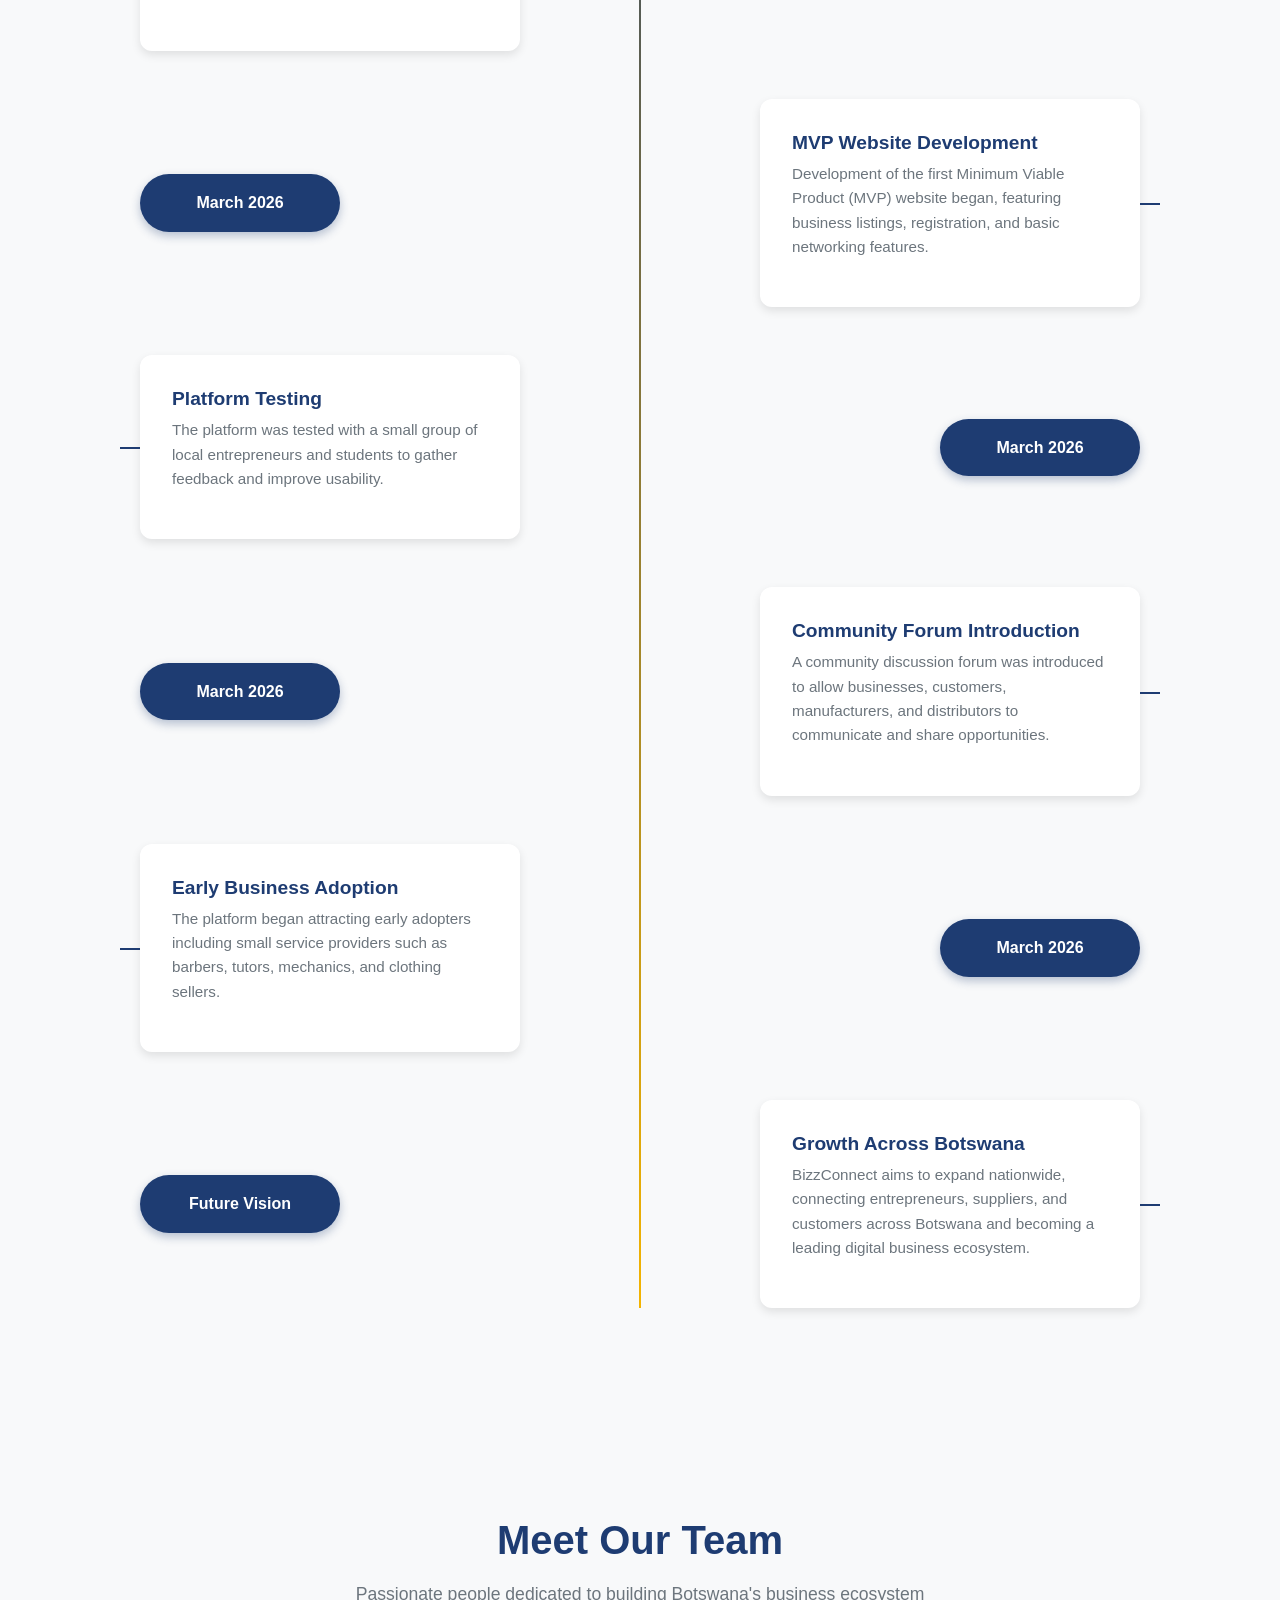
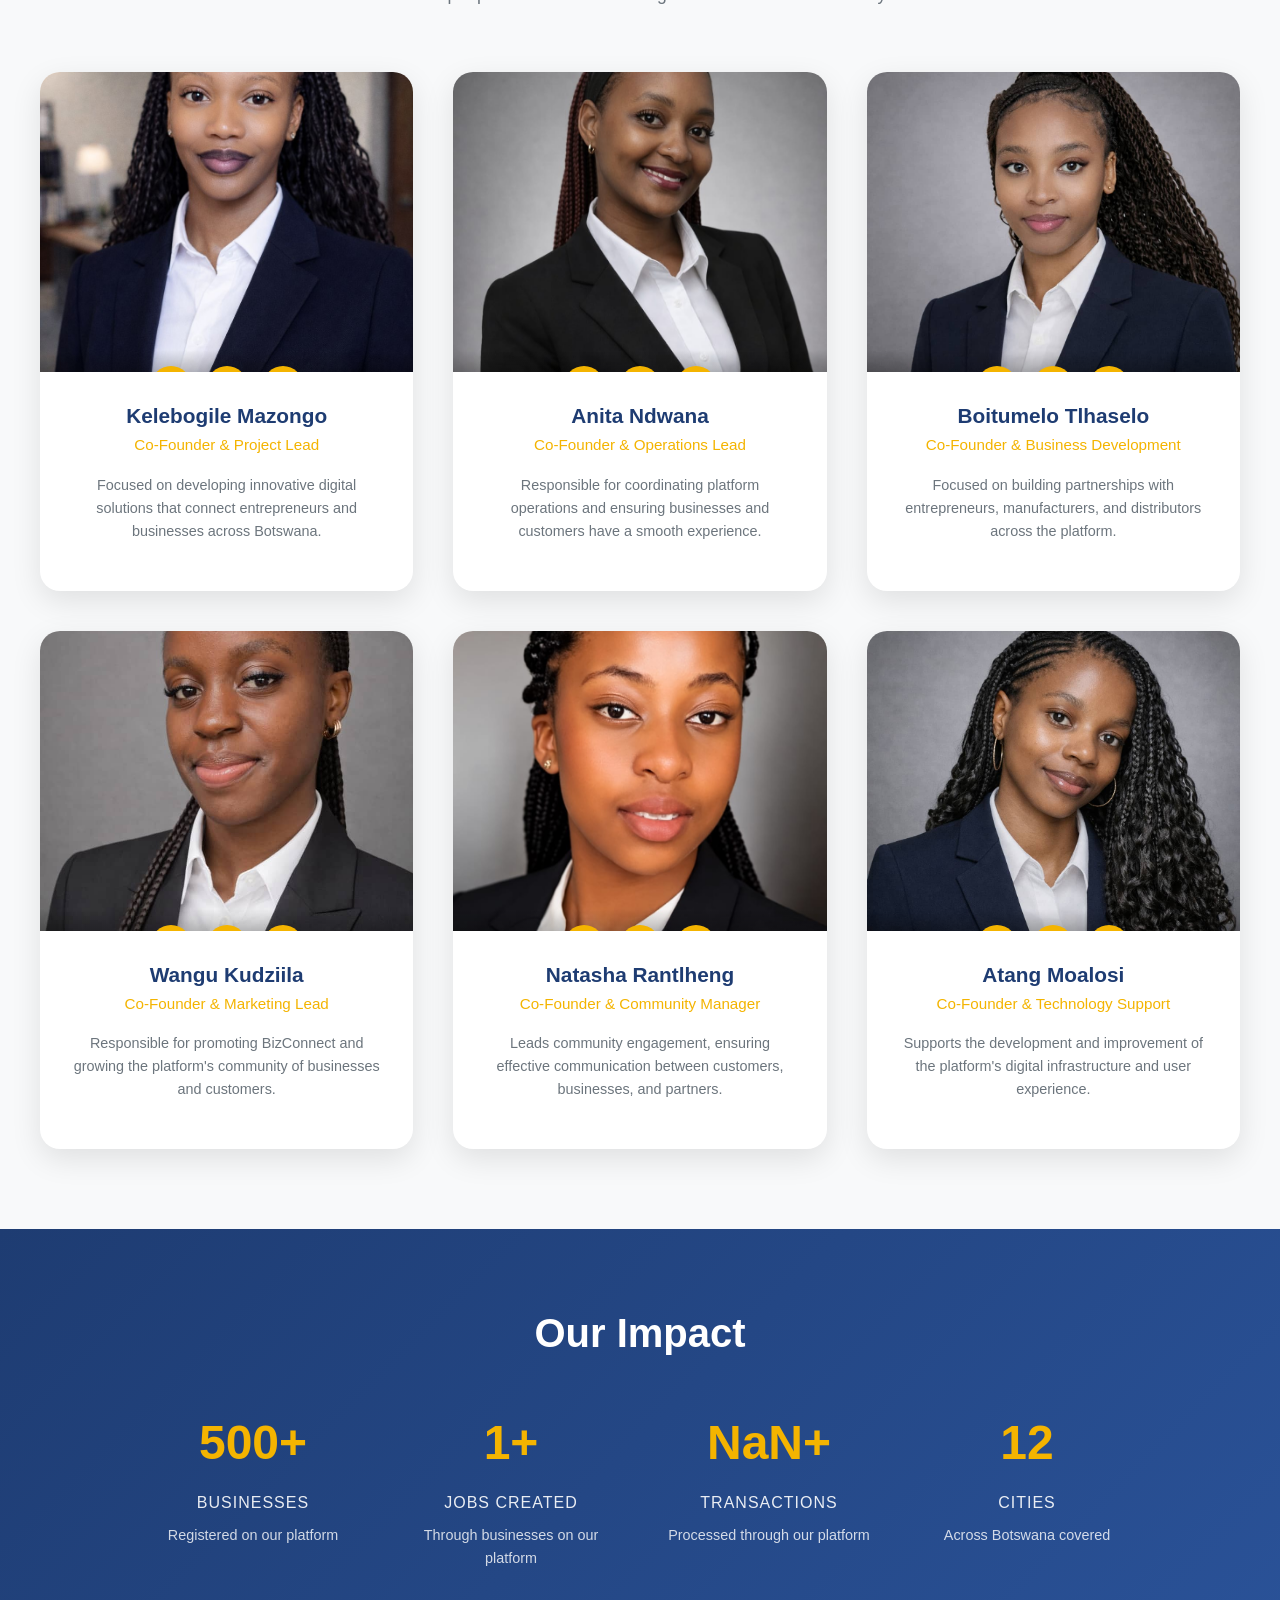
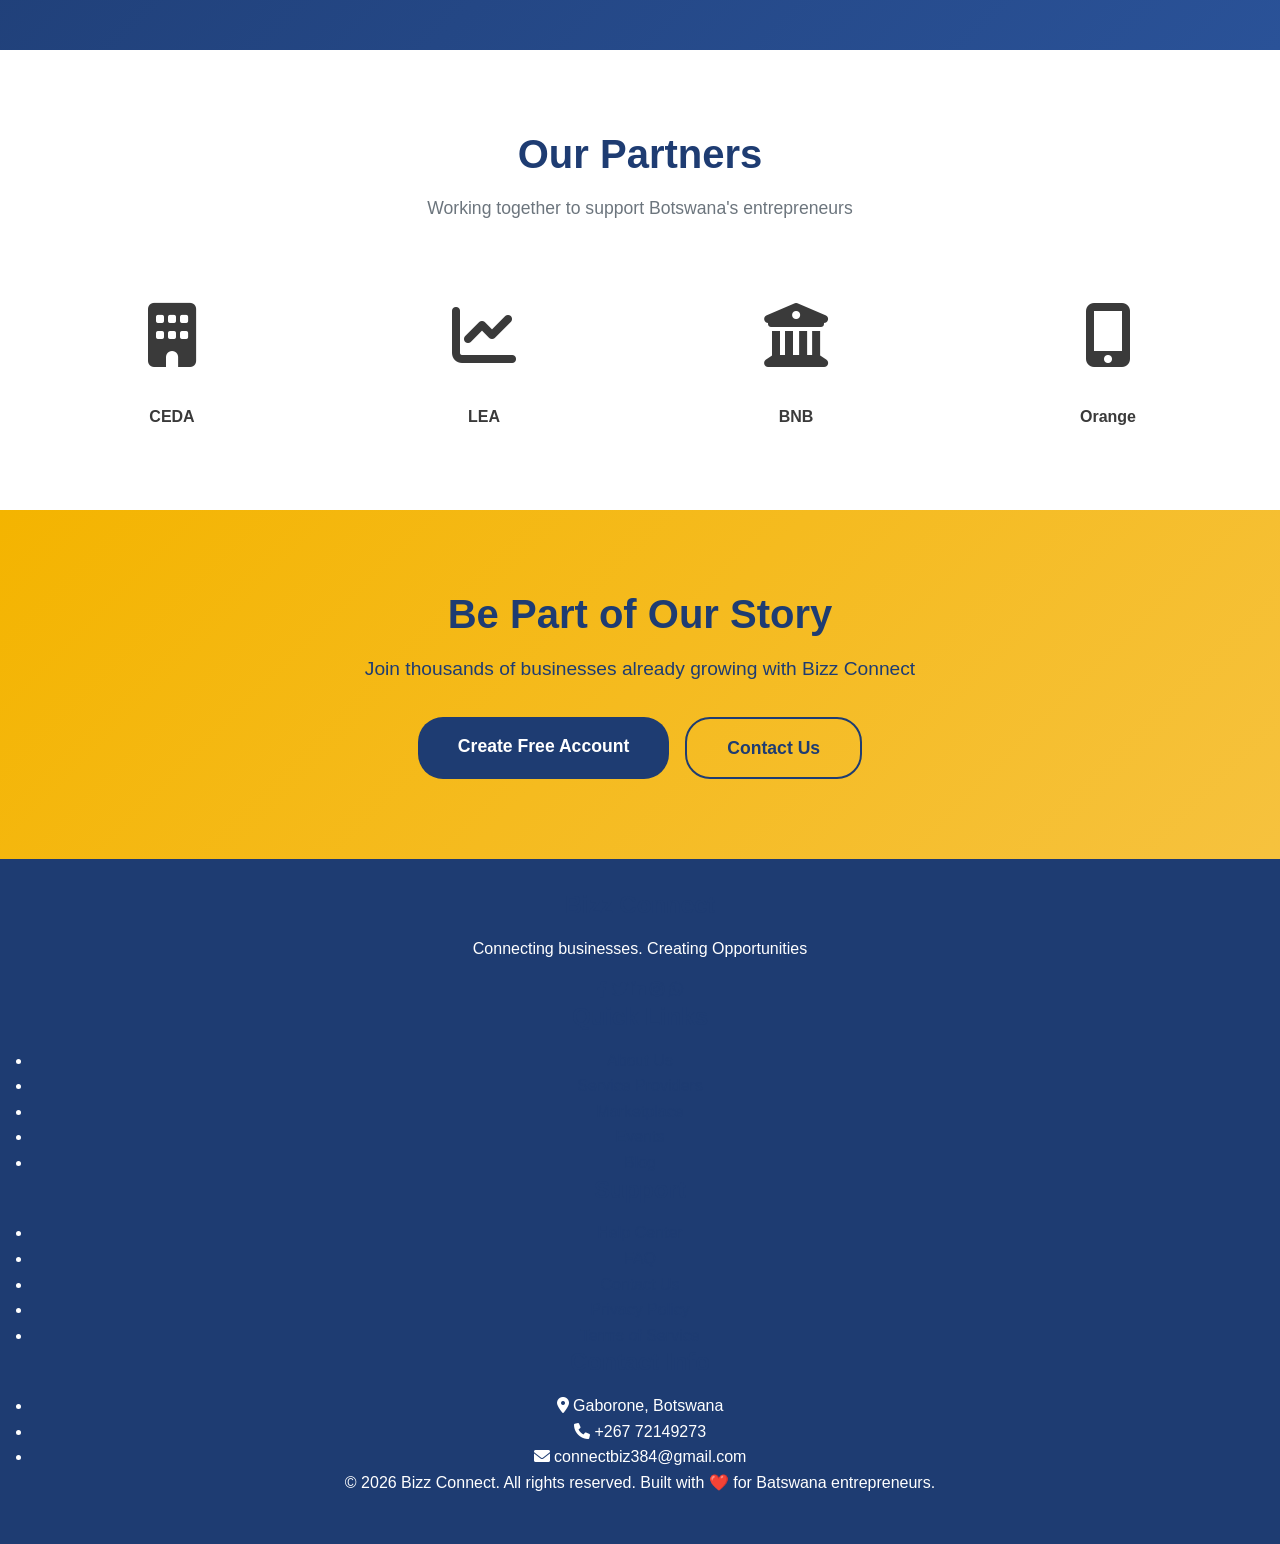
==== commit f5333d07: "Update about.html" ====
--- a/about.html
+++ b/about.html
@@ -1016,7 +1016,7 @@
         <!-- Team Member 5 -->
         <div class="team-card" data-aos="fade-up" data-aos-delay="500">
             <div class="team-image">
-                <img src="https://images.unsplash.com/photo-1544005313-94ddf0286df2?ixlib=rb-1.2.1&auto=format&fit=crop&w=634&q=80" alt="Natasha Rantlheng">
+                <img src="WhatsApp Image 2026-03-14 at 14.58.21.jpeg" alt="Natasha Rantlheng">
                 <div class="team-social">
                     <a href="#"><i class="fab fa-linkedin-in"></i></a>
                     <a href="#"><i class="fab fa-twitter"></i></a>
